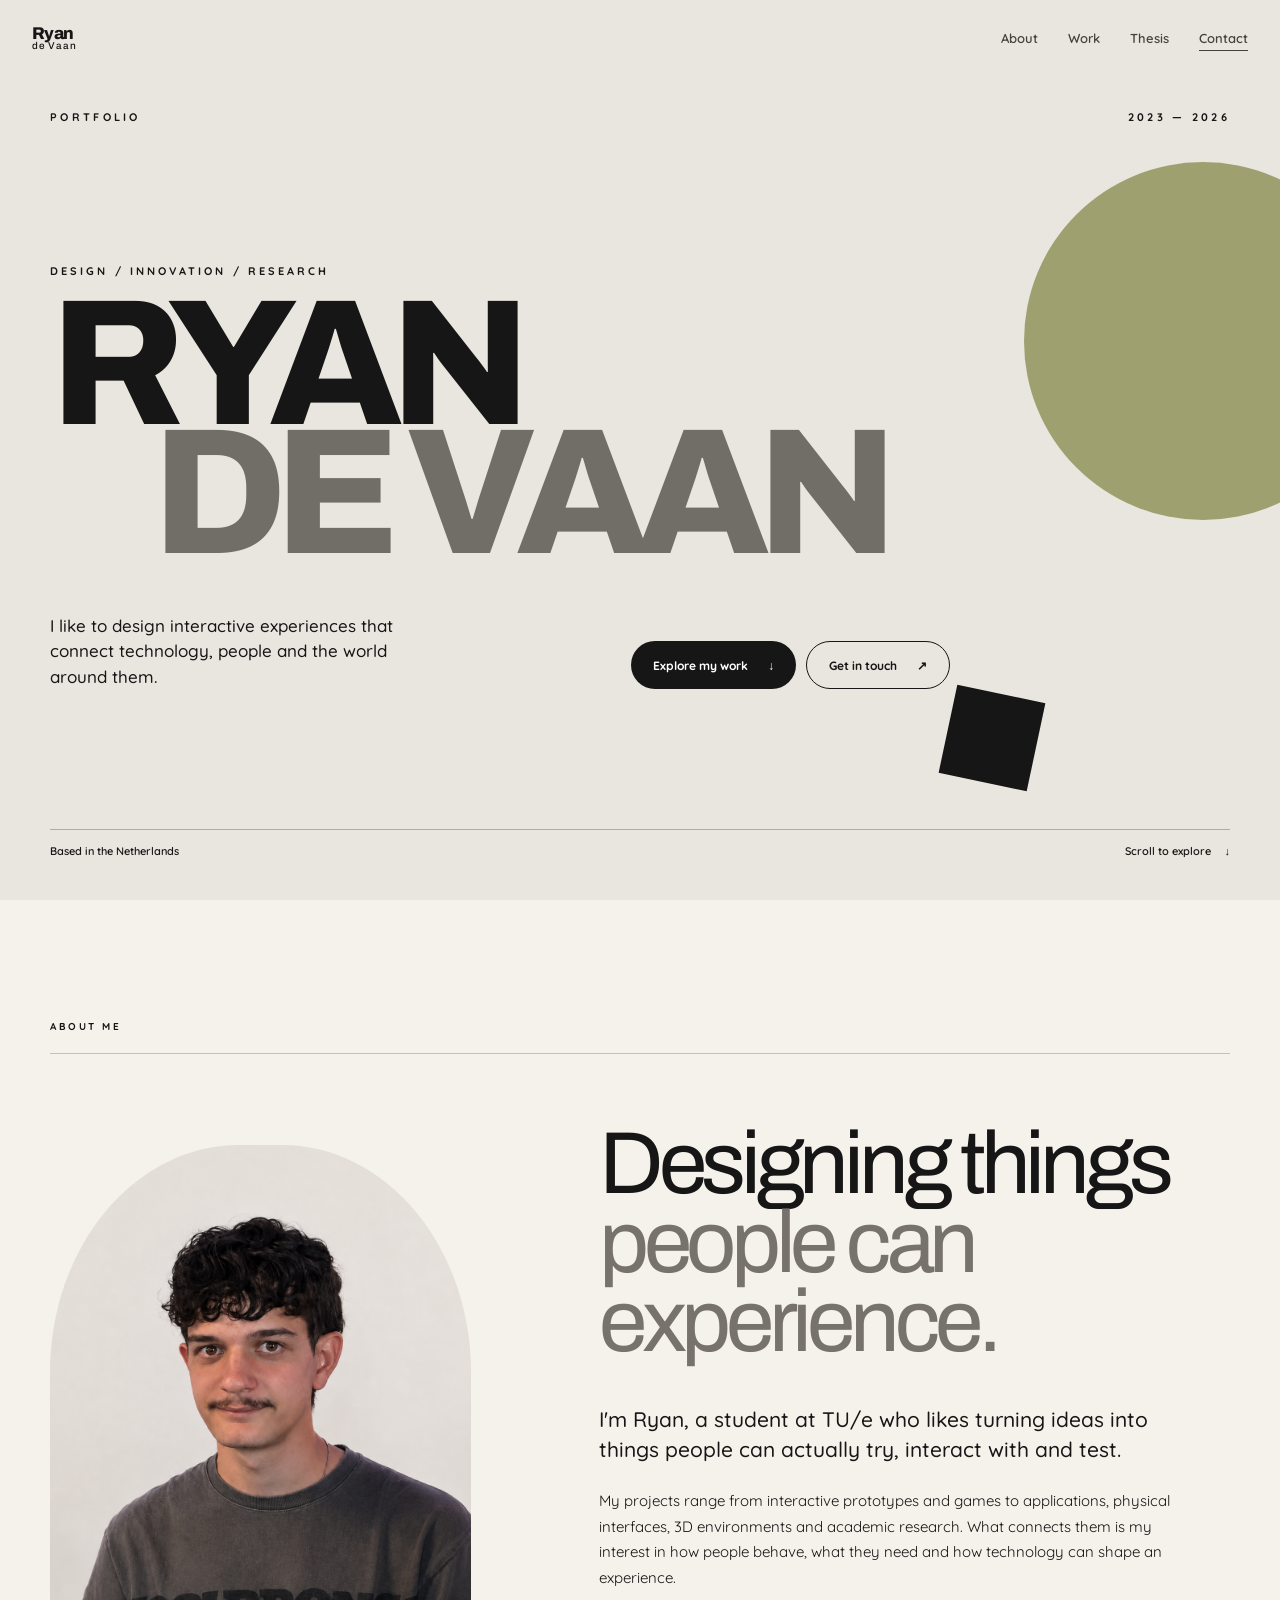
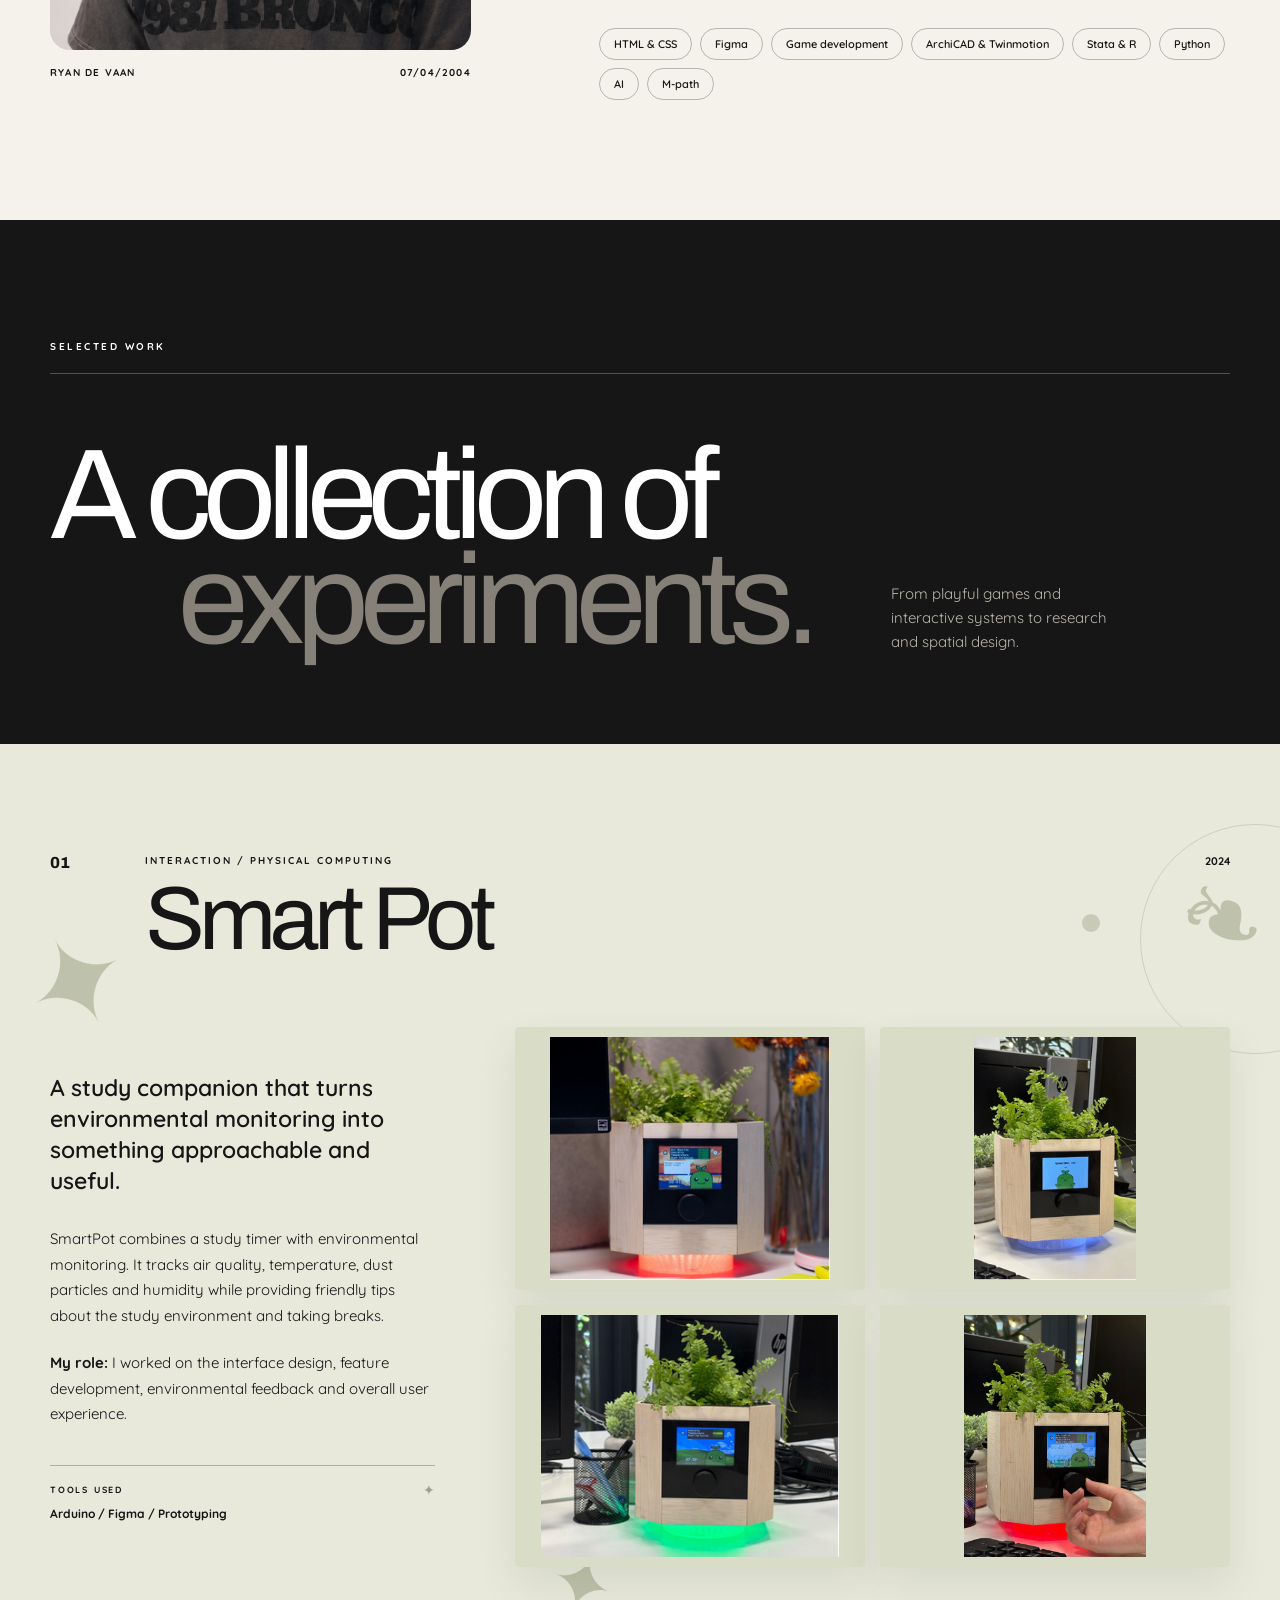
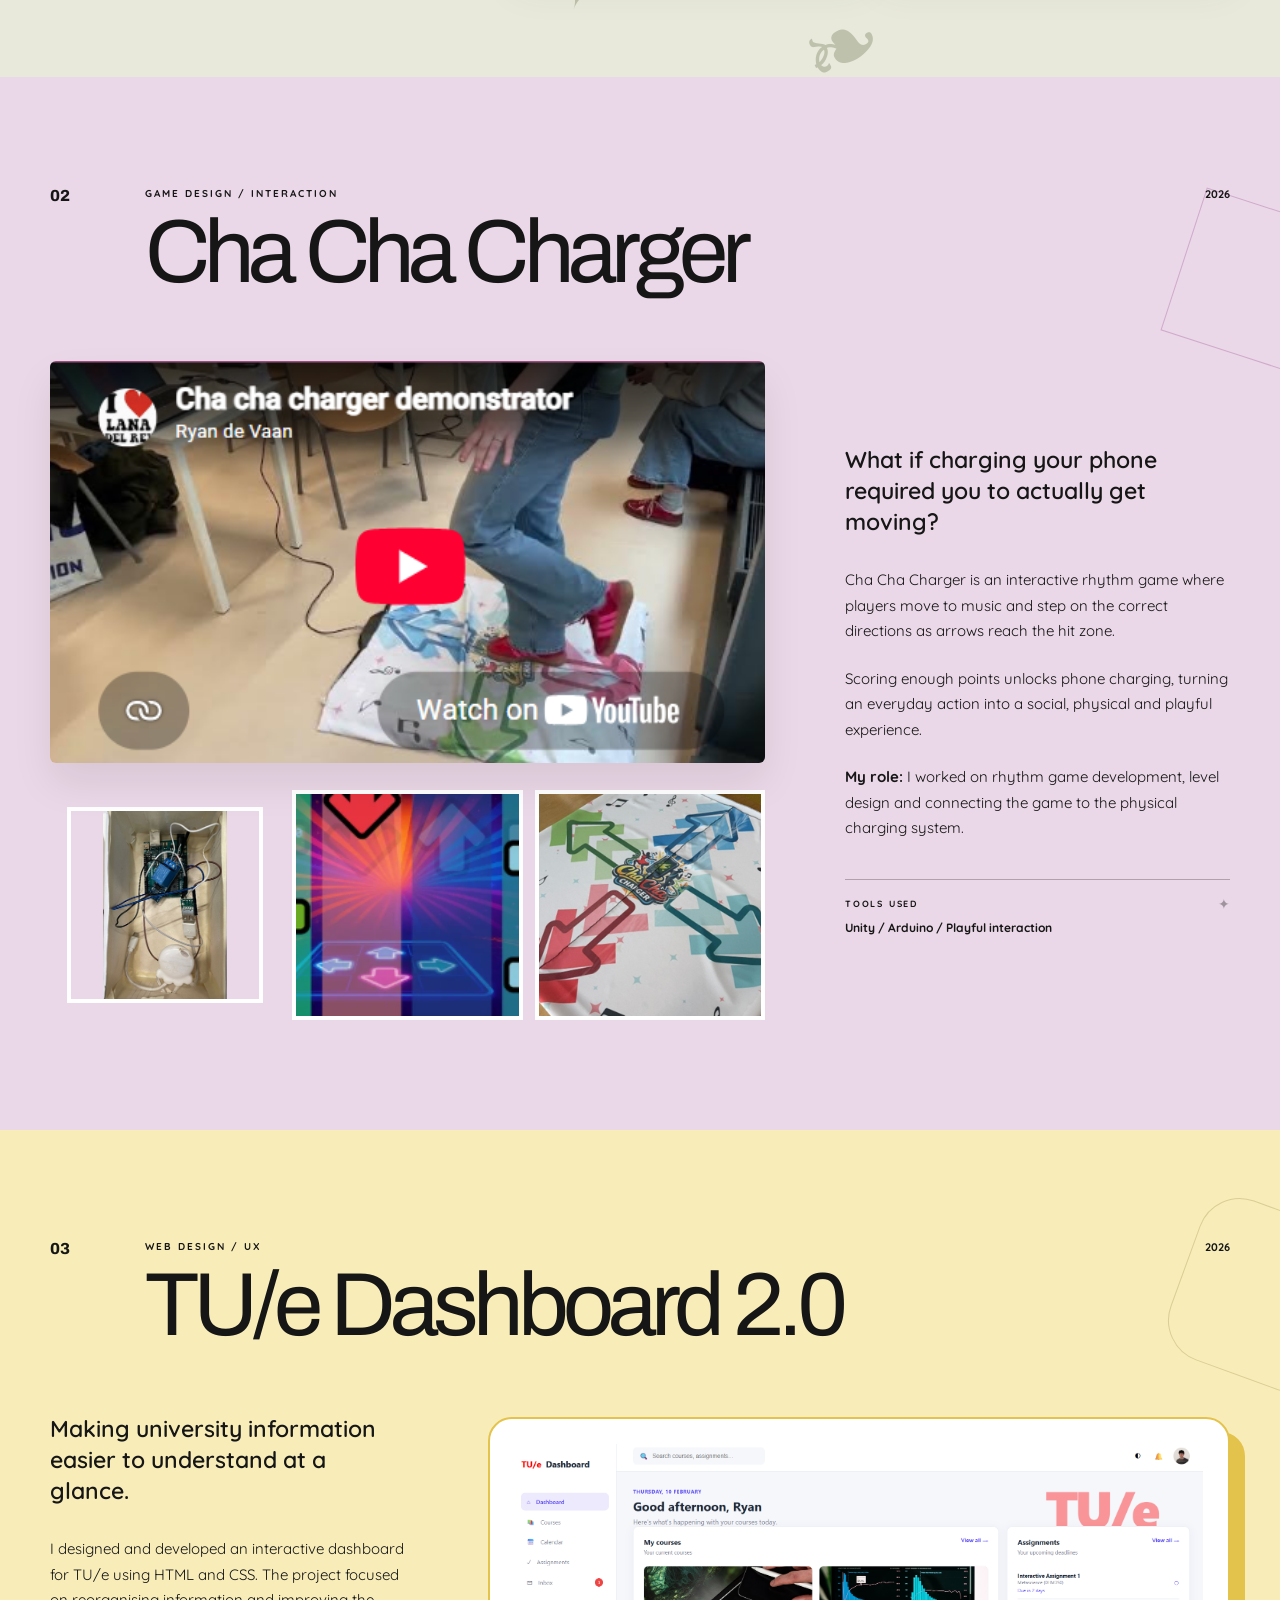
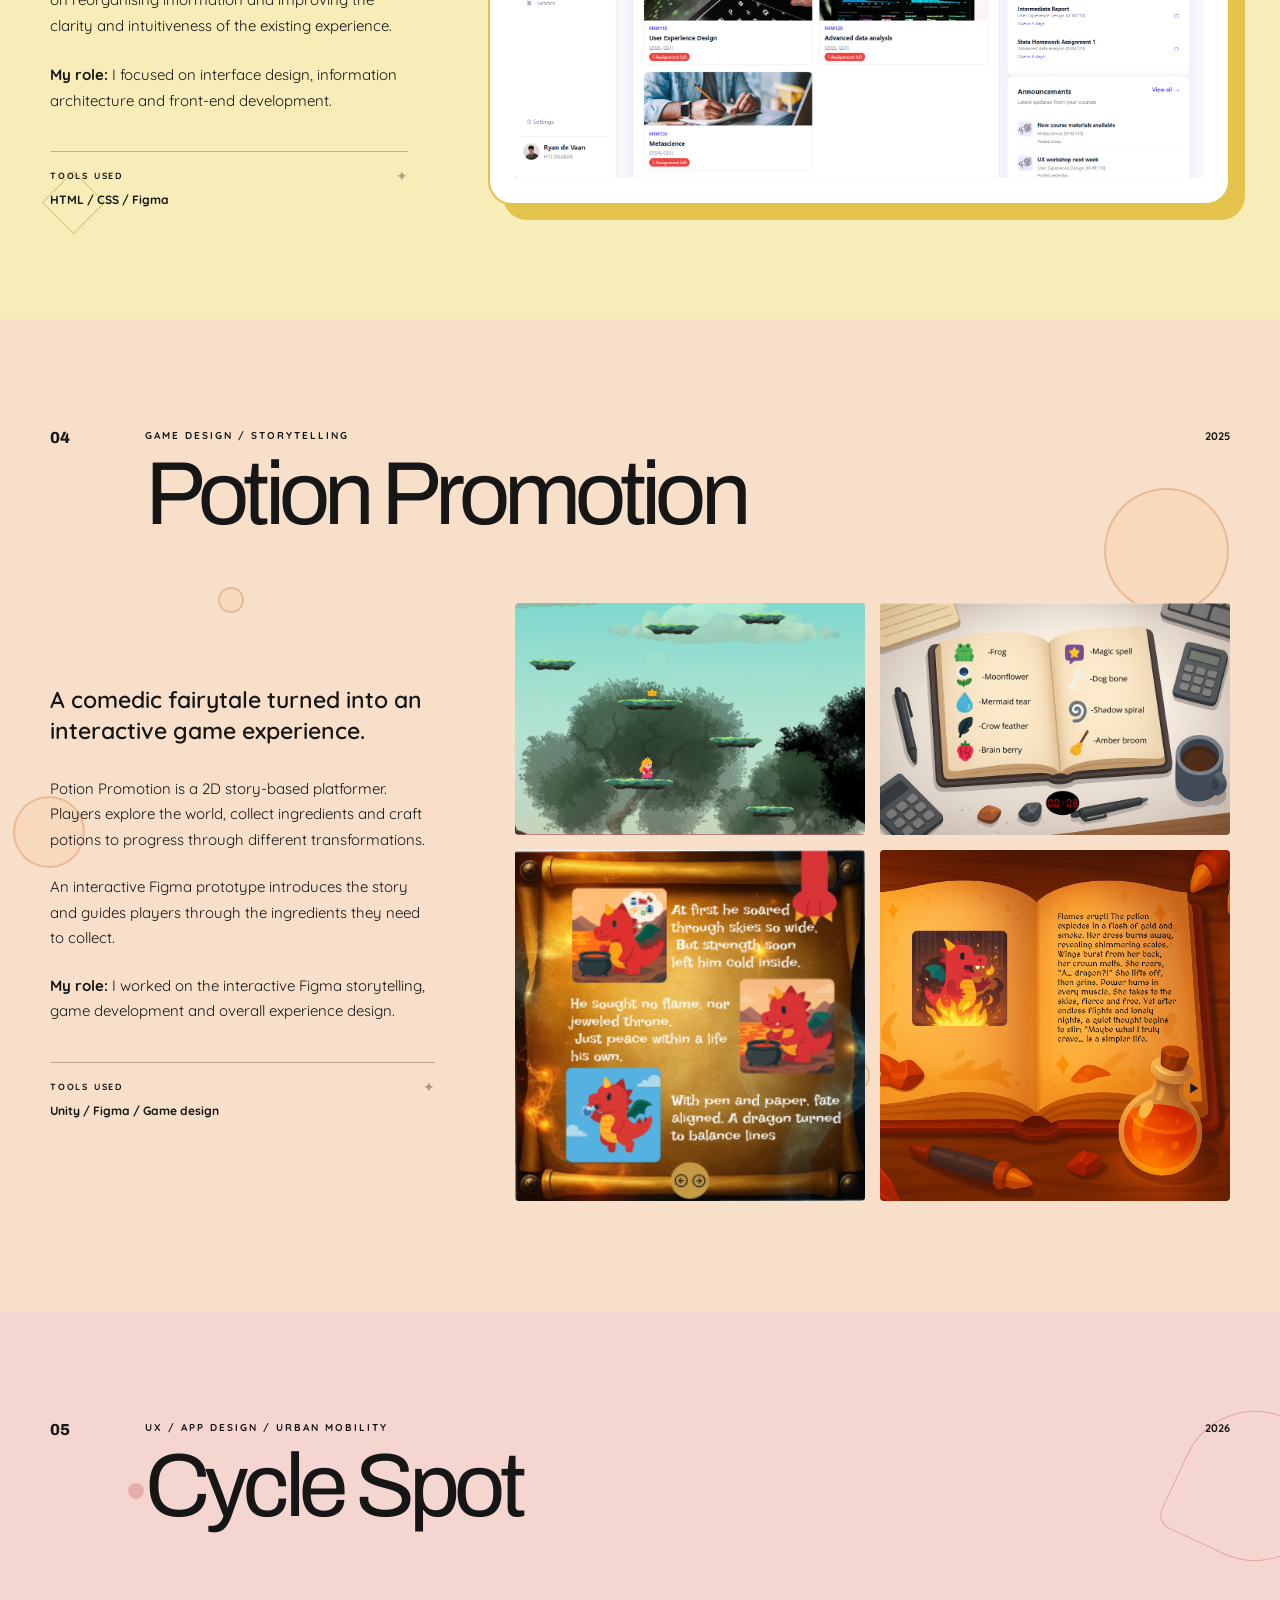
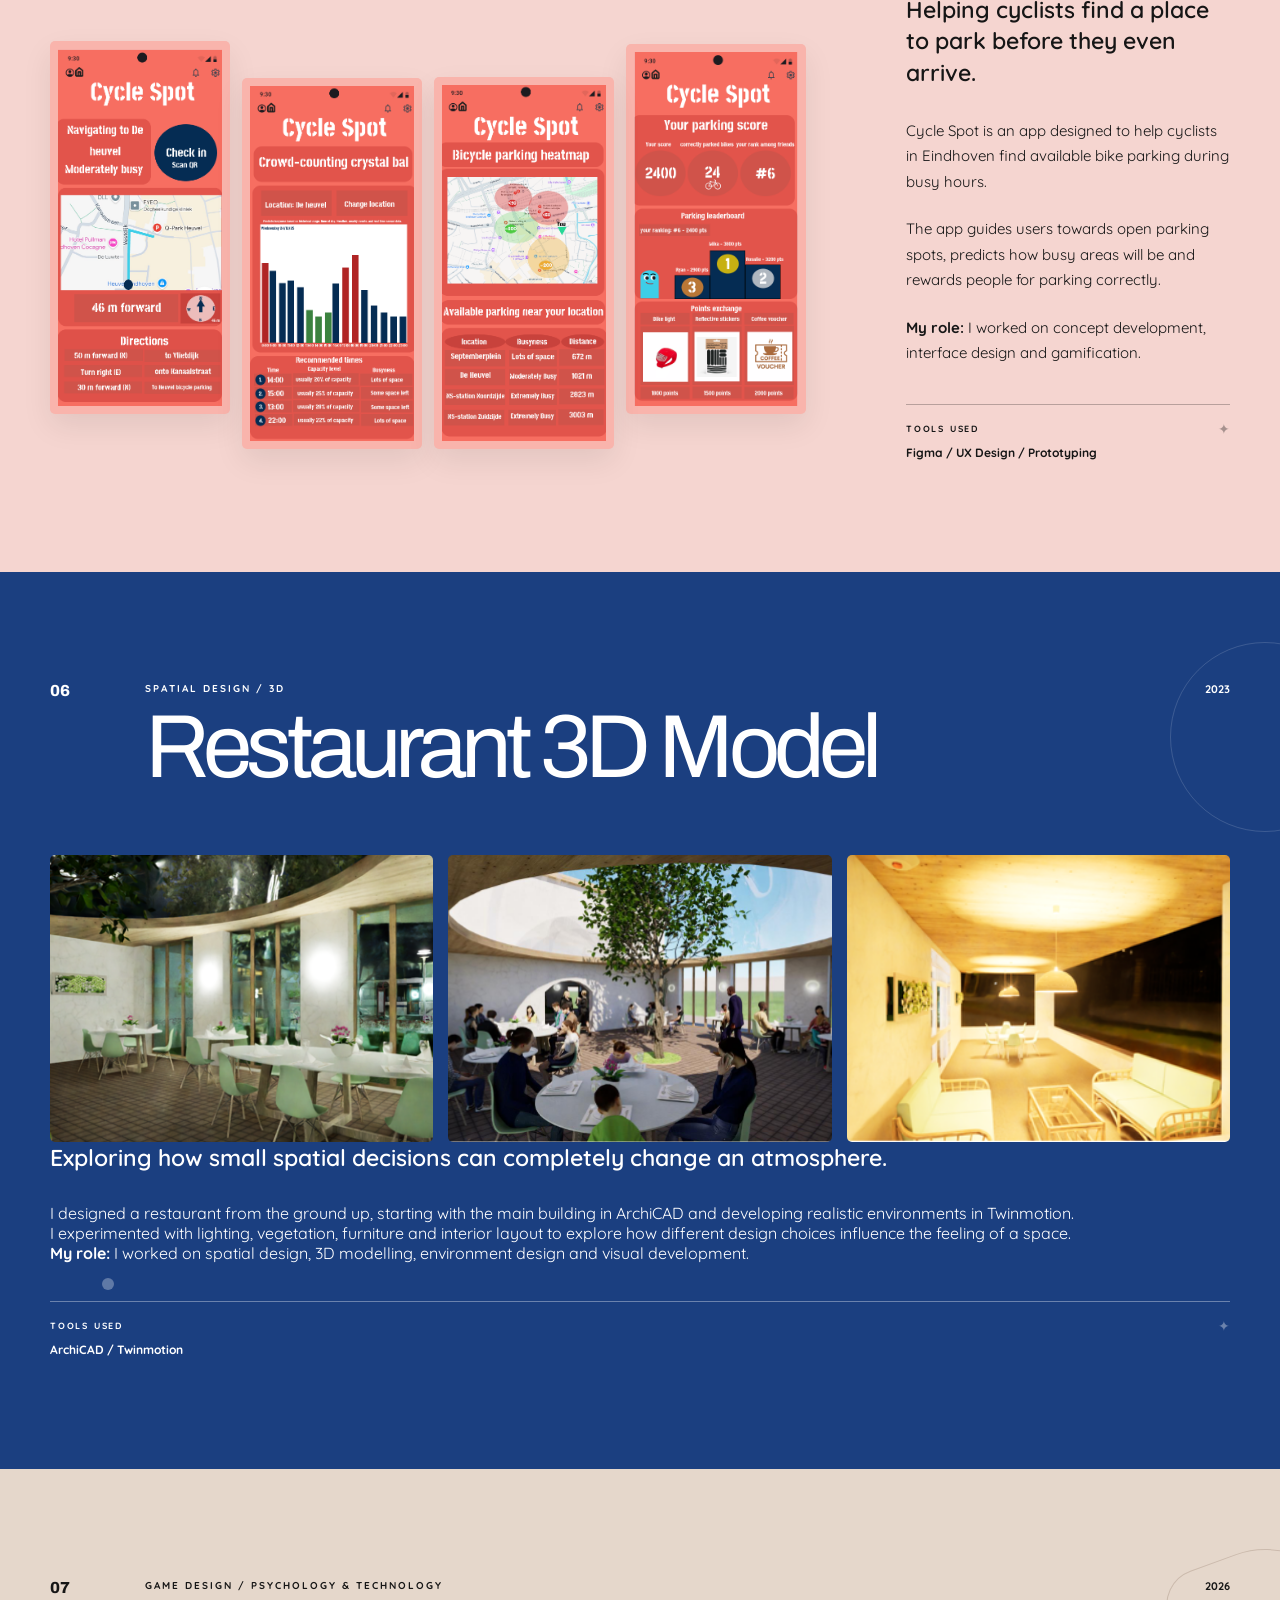
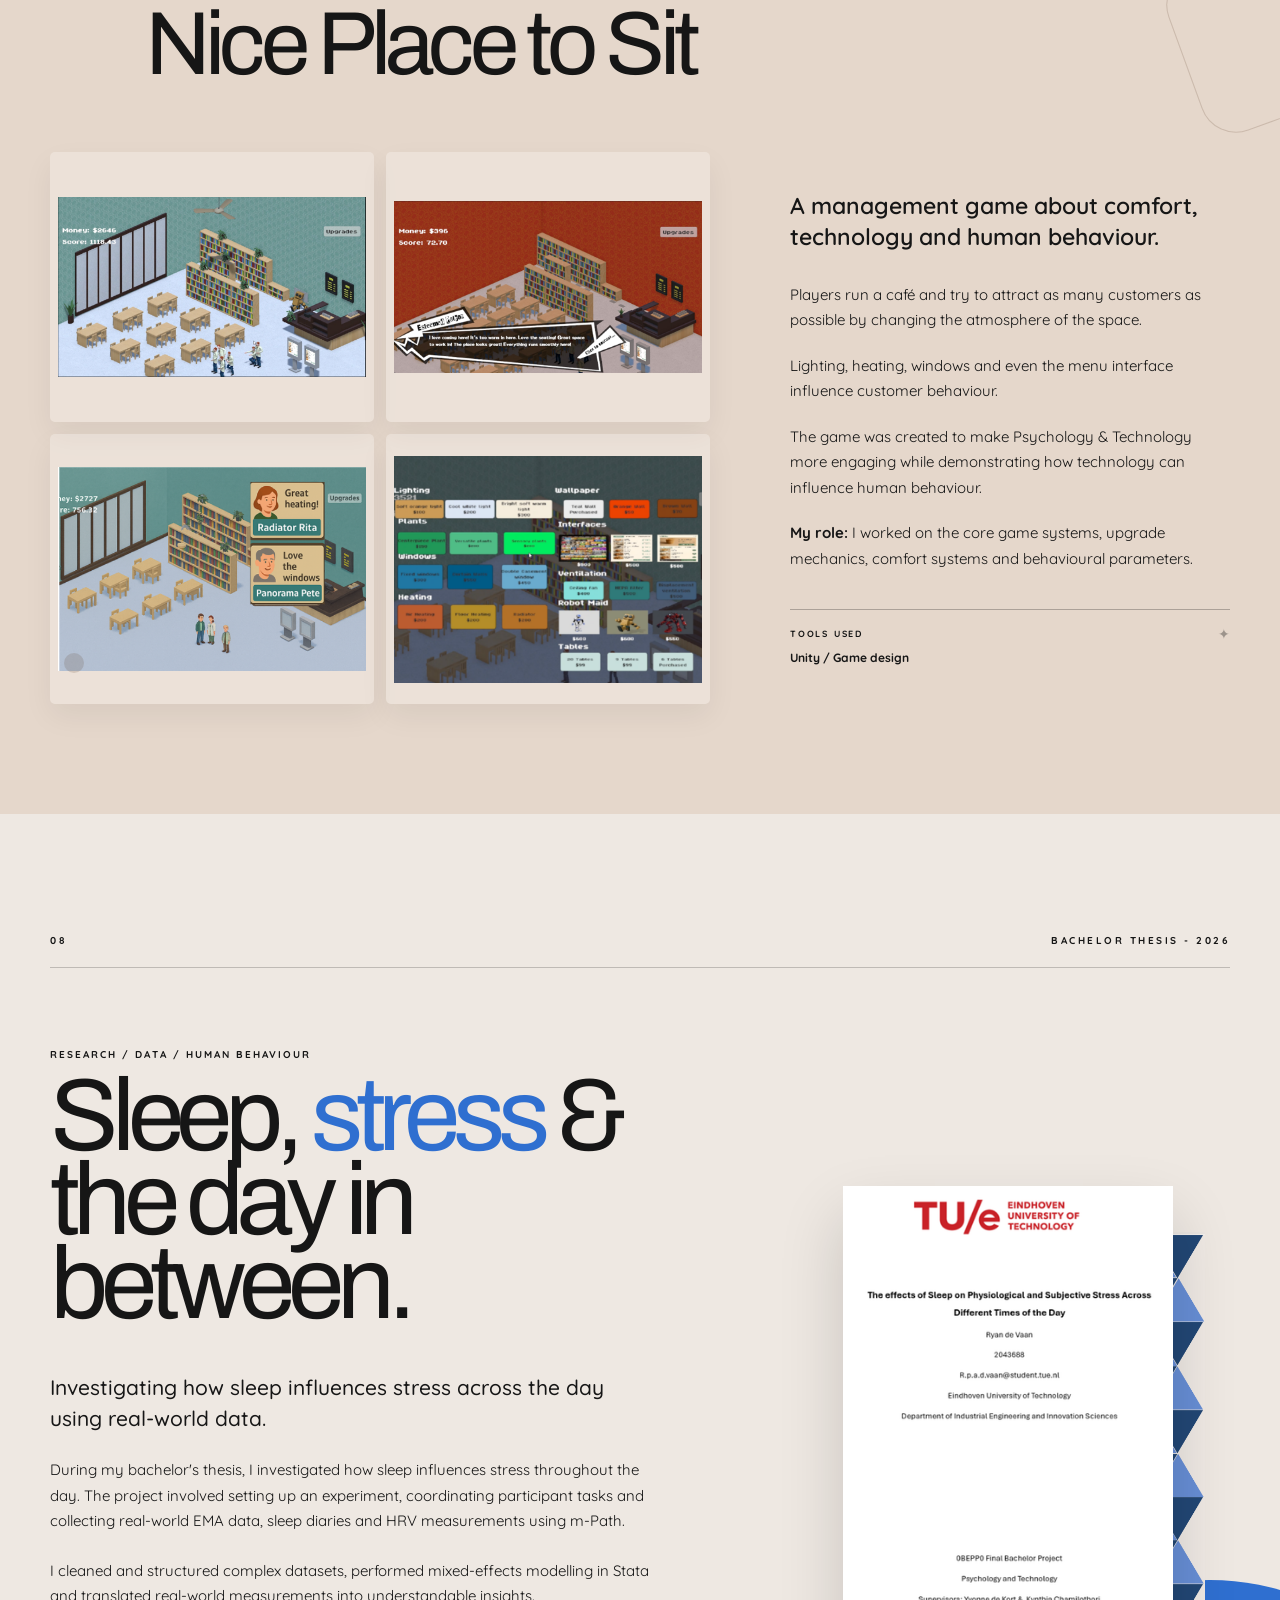
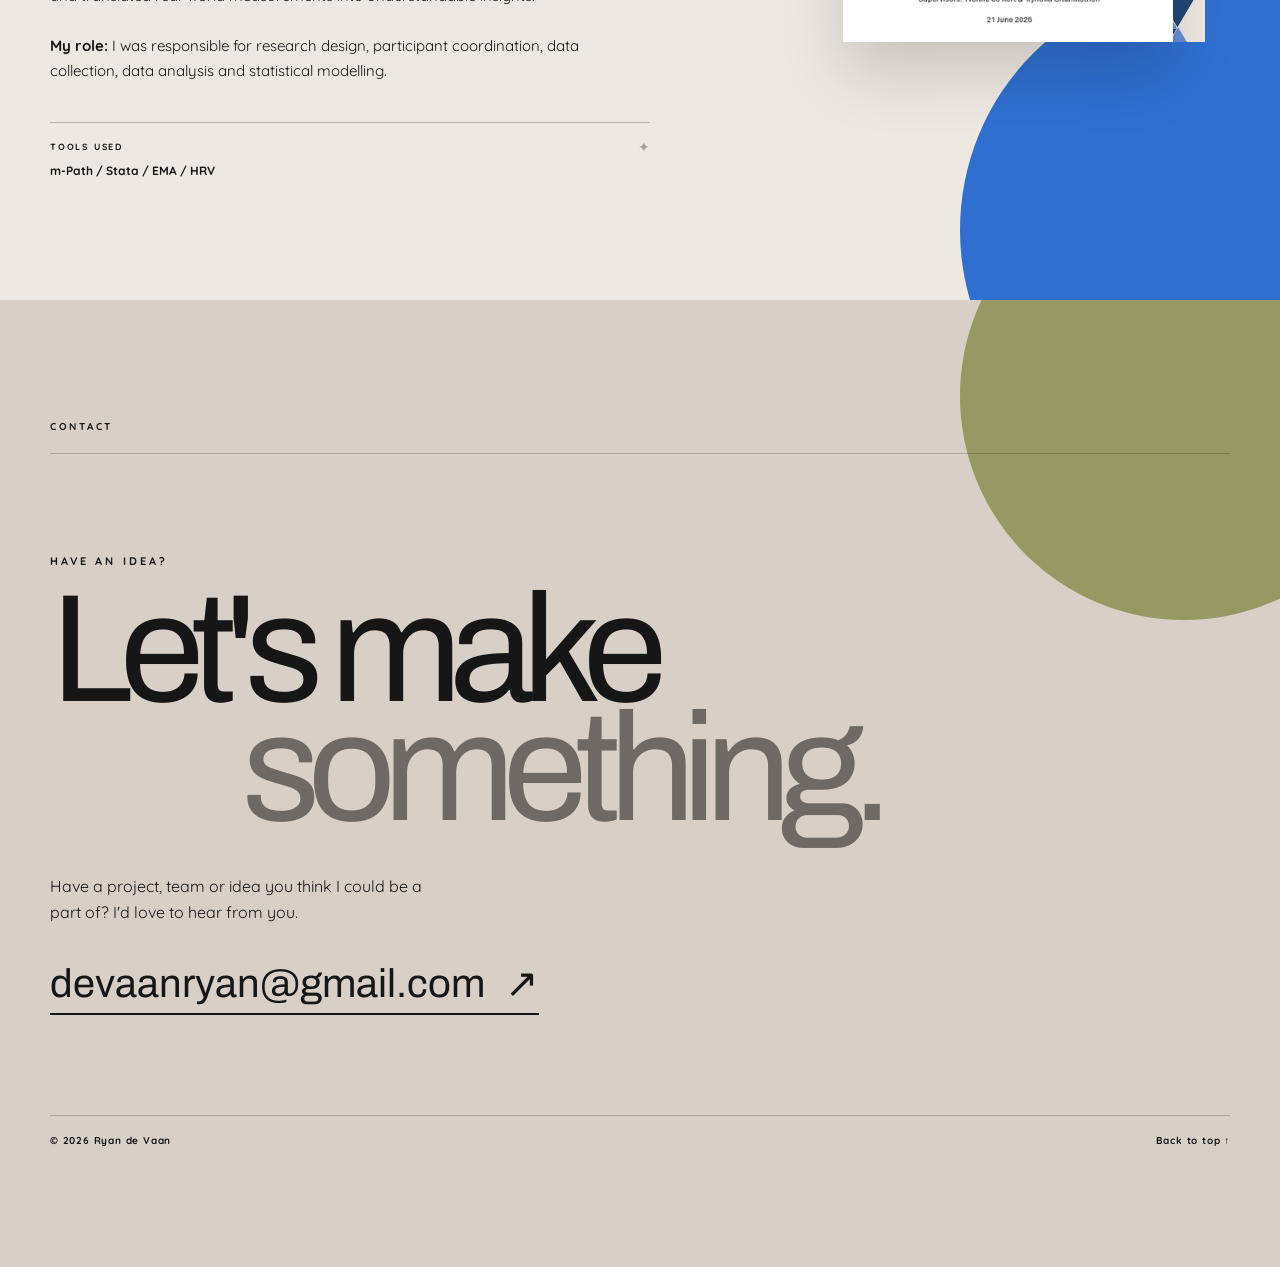
==== index.html @ efd2ac8f "Update portfolio" ====
<!DOCTYPE html>
<html lang="en">
<head>
  <meta charset="UTF-8">

  <meta
    name="viewport"
    content="width=device-width, initial-scale=1.0"
  >

  <meta
    name="description"
    content="Portfolio of Ryan de Vaan — design, interaction, technology and research."
  >

  <title>Ryan de Vaan — Portfolio</title>

  <link rel="preconnect" href="https://fonts.googleapis.com">
  <link rel="preconnect" href="https://fonts.gstatic.com" crossorigin>

  <link
    href="https://fonts.googleapis.com/css2?family=Archivo:wght@400;500;600;700;800&family=Quicksand:wght@400;500;600;700&display=swap"
    rel="stylesheet"
  >

  <link rel="stylesheet" href="style.css">
</head>

<body id="top">

  <!-- =====================================================
       HEADER
  ====================================================== -->

  <header class="site-header" id="site-header">

    <a href="#top" class="logo">
      Ryan
      <span>de Vaan</span>
    </a>

    <nav class="main-nav" id="main-nav">

      <a href="#about">About</a>
      <a href="#work">Work</a>
      <a href="#thesis">Thesis</a>
      <a href="#contact">Contact</a>

    </nav>

    <button
      class="menu-toggle"
      id="menu-toggle"
      aria-label="Open navigation"
      aria-expanded="false"
    >
      <span></span>
      <span></span>
    </button>

  </header>


  <main>

    <!-- =====================================================
         HERO
    ====================================================== -->

    <section class="hero">

      <div class="hero-decoration hero-decoration-1"></div>
      <div class="hero-decoration hero-decoration-2"></div>

      <div class="container hero-inner">

        <div class="hero-top reveal">
          <span>PORTFOLIO</span>
          <span>2023 — 2026</span>
        </div>

        <div class="hero-title">

          <p class="eyebrow reveal">
            DESIGN / INNOVATION / RESEARCH
          </p>

          <h1 class="reveal">
            Ryan
            <em>de Vaan</em>
          </h1>

          <div class="hero-intro reveal">

            <p>
              I like to design interactive experiences that connect
              technology, people and the world around them.
            </p>

            <div class="hero-actions">

              <a class="button button-dark" href="#work">
                Explore my work
                <span>↓</span>
              </a>

              <a class="button button-outline" href="#contact">
                Get in touch
                <span>↗</span>
              </a>

            </div>

          </div>

        </div>

        <div class="hero-bottom reveal">

          <span>Based in the Netherlands</span>

          <span class="scroll-label">
            Scroll to explore
            <i>↓</i>
          </span>

        </div>

      </div>

    </section>


    <!-- =====================================================
         ABOUT
    ====================================================== -->

    <section class="section about" id="about">

      <div class="container">

        <div class="section-label reveal">
          <span>ABOUT ME</span>
        </div>

        <div class="about-grid">

          <div class="about-image reveal">

            <img
              src="about_me.png"
              alt="Portrait of Ryan de Vaan"
            >

            <div class="image-caption">
              <span>Ryan de Vaan</span>
              <span>07/04/2004</span>
            </div>

          </div>

          <div class="about-content reveal">

            <h2>
              Designing things
              <span>people can experience.</span>
            </h2>

            <p class="large-copy">
              I'm Ryan, a student at TU/e who likes turning
              ideas into things people can actually try,
              interact with and test.
            </p>

            <p>
              My projects range from interactive prototypes
              and games to applications, physical interfaces,
              3D environments and academic research. What
              connects them is my interest in how people behave,
              what they need and how technology can shape
              an experience.
            </p>

            <div class="skills">
              <span>HTML & CSS</span>
              <span>Figma</span>
              <span>Game development</span>
              <span>ArchiCAD & Twinmotion</span>
              <span>Stata & R</span>
              <span>Python</span>
              <span>AI</span>
              <span>M-path</span>
            </div>

          </div>

        </div>

      </div>

    </section>


    <!-- =====================================================
         WORK INTRO
    ====================================================== -->

    <section class="work-intro" id="work">

      <div class="container">

        <div class="section-label light-label reveal">
          <span>SELECTED WORK</span>
        </div>

        <div class="work-heading reveal">

          <h2>
            A collection of
            <em>experiments.</em>
          </h2>

          <p>
            From playful games and interactive systems to
            research and spatial design.
          </p>

        </div>

      </div>

    </section>


    <!-- =====================================================
         PROJECT 01 — SMART POT
    ====================================================== -->

    <section class="project project-green smartpot-project">

      <div class="project-decoration smartpot-decoration-1"></div>
      <div class="project-decoration smartpot-decoration-2"></div>

      <!-- Old leaf style -->

      <div class="smartpot-leaf smartpot-leaf-1">✦</div>
      <div class="smartpot-leaf smartpot-leaf-2">❧</div>
      <div class="smartpot-leaf smartpot-leaf-3">✦</div>
      <div class="smartpot-leaf smartpot-leaf-4">❧</div>

      <div class="container">

        <div class="project-header reveal">

          <div class="project-number">01</div>

          <div>
            <span class="project-type">
              INTERACTION / PHYSICAL COMPUTING
            </span>

            <h2>Smart Pot</h2>
          </div>

          <span class="project-year">2024</span>

        </div>


        <div class="project-grid">

          <div class="project-description reveal">

            <p class="project-lead">
              A study companion that turns environmental
              monitoring into something approachable and useful.
            </p>

            <p>
              SmartPot combines a study timer with
              environmental monitoring. It tracks air quality,
              temperature, dust particles and humidity while
              providing friendly tips about the study
              environment and taking breaks.
            </p>

            <p>
              <strong>My role:</strong>
              I worked on the interface design, feature
              development, environmental feedback and
              overall user experience.
            </p>

            <div class="tools-used">
              <span>TOOLS USED</span>
              <strong>
                Arduino / Figma / Prototyping
              </strong>
            </div>

          </div>


          <div class="project-gallery smartpot-gallery reveal">

            <figure>
              <img
                src="Smartpot_1.png"
                alt="Smart Pot interface and prototype"
              >
            </figure>

            <figure>
              <img
                src="Smartpot_2.png"
                alt="Smart Pot environmental monitoring"
              >
            </figure>

            <figure>
              <img
                src="Smartpot_3.png"
                alt="Smart Pot study interface"
              >
            </figure>

            <figure>
              <img
                src="Smartpot_4.jpg"
                alt="Smart Pot physical prototype"
              >
            </figure>

          </div>

        </div>

      </div>

    </section>


    <!-- =====================================================
         PROJECT 02 — CHA CHA CHARGER
    ====================================================== -->

    <section class="project project-purple">

      <div class="project-decoration purple-decoration-1"></div>
      <div class="project-decoration purple-decoration-2"></div>

      <div class="container">

        <div class="project-header reveal">

          <div class="project-number">02</div>

          <div>
            <span class="project-type">
              GAME DESIGN / INTERACTION
            </span>

            <h2>Cha Cha Charger</h2>
          </div>

          <span class="project-year">2026</span>

        </div>


        <div class="project-grid project-grid-reverse">

          <div class="project-gallery reveal">

            <a
              class="video-card"
              href="https://youtu.be/IPQPVv45u3Y?si=XVPJBZX7PfWoRtto"
              target="_blank"
              rel="noopener noreferrer"
            >

              <img
                src="chachacharger_4.png"
                alt="Cha Cha Charger demo"
              >

              <div class="video-overlay">
                <span>WATCH DEMO</span>
                <strong>▶</strong>
              </div>

            </a>

            <div class="mini-gallery">

              <img
                id="pic2_chacha"
                src="chachacharger_1.png"
                alt="Cha Cha Charger hardware"
              >

              <img
                src="pic2_chachacharger.png"
                alt="Cha Cha Charger game"
              >

              <img
                src="chachacharger_3.png"
                alt="Cha Cha Charger rhythm interface"
              >

            </div>

          </div>


          <div class="project-description reveal">

            <p class="project-lead">
              What if charging your phone required you to
              actually get moving?
            </p>

            <p>
              Cha Cha Charger is an interactive rhythm game
              where players move to music and step on the
              correct directions as arrows reach the hit zone.
            </p>

            <p>
              Scoring enough points unlocks phone charging,
              turning an everyday action into a social,
              physical and playful experience.
            </p>

            <p>
              <strong>My role:</strong>
              I worked on rhythm game development,
              level design and connecting the game to
              the physical charging system.
            </p>

            <div class="tools-used">
              <span>TOOLS USED</span>
              <strong>
                Unity / Arduino / Playful interaction
              </strong>
            </div>

          </div>

        </div>

      </div>

    </section>


    <!-- =====================================================
         PROJECT 03 — DASHBOARD
    ====================================================== -->

    <section class="project project-yellow">

      <div class="project-decoration yellow-decoration-1"></div>
      <div class="project-decoration yellow-decoration-2"></div>

      <div class="container">

        <div class="project-header reveal">

          <div class="project-number">03</div>

          <div>
            <span class="project-type">
              WEB DESIGN / UX
            </span>

            <h2>TU/e Dashboard 2.0</h2>
          </div>

          <span class="project-year">2026</span>

        </div>


        <div class="dashboard-project reveal">

          <div class="dashboard-copy">

            <p class="project-lead">
              Making university information easier to
              understand at a glance.
            </p>

            <p>
              I designed and developed an interactive dashboard
              for TU/e using HTML and CSS. The project focused
              on reorganising information and improving the
              clarity and intuitiveness of the existing
              experience.
            </p>

            <p>
              <strong>My role:</strong>
              I focused on interface design, information
              architecture and front-end development.
            </p>

            <div class="tools-used">
              <span>TOOLS USED</span>
              <strong>
                HTML / CSS / Figma
              </strong>
            </div>

          </div>


          <div class="dashboard-image">

            <img
              src="dashboard.png"
              alt="TU/e dashboard interface"
            >

          </div>

        </div>

      </div>

    </section>


    <!-- =====================================================
         PROJECT 04 — POTION PROMOTION
    ====================================================== -->

    <section class="project project-orange potion-project">

      <div class="potion-circle potion-circle-1"></div>
      <div class="potion-circle potion-circle-2"></div>
      <div class="potion-circle potion-circle-3"></div>
      <div class="potion-circle potion-circle-4"></div>
      <div class="potion-circle potion-circle-5"></div>
      <div class="potion-circle potion-circle-6"></div>

      <div class="container">

        <div class="project-header reveal">

          <div class="project-number">04</div>

          <div>
            <span class="project-type">
              GAME DESIGN / STORYTELLING
            </span>

            <h2>Potion Promotion</h2>
          </div>

          <span class="project-year">2025</span>

        </div>


        <div class="project-grid">

          <div class="project-description reveal">

            <p class="project-lead">
              A comedic fairytale turned into an interactive
              game experience.
            </p>

            <p>
              Potion Promotion is a 2D story-based platformer.
              Players explore the world, collect ingredients
              and craft potions to progress through different
              transformations.
            </p>

            <p>
              An interactive Figma prototype introduces the
              story and guides players through the ingredients
              they need to collect.
            </p>

            <p>
              <strong>My role:</strong>
              I worked on the interactive Figma storytelling,
              game development and overall experience design.
            </p>

            <div class="tools-used">
              <span>TOOLS USED</span>
              <strong>
                Unity / Figma / Game design
              </strong>
            </div>

          </div>


          <div class="project-gallery gallery-four potion-gallery reveal">

            <figure>
              <img
                src="potionpromotion_1.png"
                alt="Potion Promotion gameplay"
              >
            </figure>

            <figure>
              <img
                src="potionpromotion_2.png"
                alt="Potion Promotion concept"
              >
            </figure>

            <figure>
              <img
                src="potionpromotion_3.png"
                alt="Potion Promotion story"
              >
            </figure>

            <figure>
              <img
                src="potionpromotion_4.png"
                alt="Potion Promotion interface"
              >
            </figure>

          </div>

        </div>

      </div>

    </section>


    <!-- =====================================================
         PROJECT 05 — CYCLE SPOT
    ====================================================== -->

    <section class="project project-red">

      <div class="project-decoration red-decoration-1"></div>
      <div class="project-decoration red-decoration-2"></div>

      <div class="container">

        <div class="project-header reveal">

          <div class="project-number">05</div>

          <div>
            <span class="project-type">
              UX / APP DESIGN / URBAN MOBILITY
            </span>

            <h2>Cycle Spot</h2>
          </div>

          <span class="project-year">2026</span>

        </div>


        <div class="cycle-layout reveal">

          <div class="cycle-images">

            <img
              src="cyclespot_1.png"
              alt="Cycle Spot navigation"
            >

            <img
              src="cyclespot_2.png"
              alt="Cycle Spot crowd counting"
            >

            <img
              src="cyclespot_3.png"
              alt="Cycle Spot heatmap"
            >

            <img
              src="cyclespot_4.png"
              alt="Cycle Spot parking score"
            >

          </div>


          <div class="cycle-copy">

            <p class="project-lead">
              Helping cyclists find a place to park before
              they even arrive.
            </p>

            <p>
              Cycle Spot is an app designed to help cyclists
              in Eindhoven find available bike parking during
              busy hours.
            </p>

            <p>
              The app guides users towards open parking spots,
              predicts how busy areas will be and rewards
              people for parking correctly.
            </p>

            <p>
              <strong>My role:</strong>
              I worked on concept development, interface
              design and gamification.
            </p>

            <div class="tools-used">
              <span>TOOLS USED</span>
              <strong>
                Figma / UX Design / Prototyping
              </strong>
            </div>

          </div>

        </div>

      </div>

    </section>


    <!-- =====================================================
         PROJECT 06 — RESTAURANT
    ====================================================== -->

    <section class="project project-blue restaurant-project">

      <div class="project-decoration blue-decoration-1"></div>
      <div class="project-decoration blue-decoration-2"></div>

      <div class="container">

        <div class="project-header reveal">

          <div class="project-number">06</div>

          <div>
            <span class="project-type">
              SPATIAL DESIGN / 3D
            </span>

            <h2>Restaurant 3D Model</h2>
          </div>

          <span class="project-year">2023</span>

        </div>


        <div class="restaurant-layout reveal">

          <div class="restaurant-gallery">

            <figure>
              <img
                src="img_rest1.png"
                alt="Restaurant exterior 3D model"
              >
            </figure>

            <figure>
              <img
                src="3d_restaurant_2.png"
                alt="Restaurant render"
              >
            </figure>

            <figure>
              <img
                src="vers_2.png"
                alt="Restaurant interior"
              >
            </figure>

          </div>


          <div class="restaurant-text">

            <p class="project-lead">
              Exploring how small spatial decisions can
              completely change an atmosphere.
            </p>

            <p>
              I designed a restaurant from the ground up,
              starting with the main building in ArchiCAD
              and developing realistic environments in
              Twinmotion.
            </p>

            <p>
              I experimented with lighting, vegetation,
              furniture and interior layout to explore how
              different design choices influence the feeling
              of a space.
            </p>

            
            <p>
              <strong>My role:</strong>
              I worked on spatial design, 3D modelling,
              environment design and visual development.
            </p>

            <div class="tools-used">
              <span>TOOLS USED</span>
              <strong>
                ArchiCAD / Twinmotion
              </strong>
            </div>

          </div>

        </div>

      </div>

    </section>


    <!-- =====================================================
         PROJECT 07 — NICE PLACE TO SIT
    ====================================================== -->

    <section class="project project-sand nice-sit-project">

      <div class="project-decoration sit-decoration-1"></div>
      <div class="project-decoration sit-decoration-2"></div>

      <div class="container">

        <div class="project-header reveal">

          <div class="project-number">07</div>

          <div>
            <span class="project-type">
              GAME DESIGN / PSYCHOLOGY & TECHNOLOGY
            </span>

            <h2>Nice Place to Sit</h2>
          </div>

          <span class="project-year">2026</span>

        </div>


        <div class="sit-layout">

          <div class="sit-gallery reveal">

            <figure>
              <img
                src="niceplacetosit_1.png"
                alt="Nice Place to Sit gameplay"
              >
            </figure>

            <figure>
              <img
                src="niceplacetosit_2.png"
                alt="Nice Place to Sit interface"
              >
            </figure>

            <figure>
              <img
                src="niceplacetosit_3.png"
                alt="Nice Place to Sit environment"
              >
            </figure>

            <figure>
              <img
                src="niceplacetosit_4.png"
                alt="Nice Place to Sit game"
              >
            </figure>

          </div>


          <div class="sit-copy reveal">

            <p class="project-lead">
              A management game about comfort, technology
              and human behaviour.
            </p>

            <p>
              Players run a café and try to attract as many
              customers as possible by changing the atmosphere
              of the space.
            </p>

            <p>
              Lighting, heating, windows and even the menu
              interface influence customer behaviour.
            </p>

            <p>
              The game was created to make Psychology &
              Technology more engaging while demonstrating
              how technology can influence human behaviour.
            </p>

            <p>
              <strong>My role:</strong>
              I worked on the core game systems, upgrade
              mechanics, comfort systems and behavioural
              parameters.
            </p>

            <div class="tools-used">
              <span>TOOLS USED</span>
              <strong>
                Unity / Game design
              </strong>
            </div>

          </div>

        </div>

      </div>

    </section>


    <!-- =====================================================
         THESIS
    ====================================================== -->

    <section class="section thesis" id="thesis">

      <div class="thesis-shape"></div>

      <div class="container">

        <div class="section-label reveal">
          <span>08</span>
          <span>BACHELOR THESIS - 2026</span>
        </div>


        <div class="thesis-grid">

          <div class="thesis-content reveal">

            <span class="project-type">
              RESEARCH / DATA / HUMAN BEHAVIOUR
            </span>

            <h2>
              Sleep,
              <em>stress</em>
              & the day in between.
            </h2>

            <p class="large-copy">
              Investigating how sleep influences stress
              across the day using real-world data.
            </p>

            <p>
              During my bachelor's thesis, I investigated
              how sleep influences stress throughout the day.
              The project involved setting up an experiment,
              coordinating participant tasks and collecting
              real-world EMA data, sleep diaries and HRV
              measurements using m-Path.
            </p>

            <p>
              I cleaned and structured complex datasets,
              performed mixed-effects modelling in Stata
              and translated real-world measurements into
              understandable insights.
            </p>

            <p>
              <strong>My role:</strong>
              I was responsible for research design,
              participant coordination, data collection,
              data analysis and statistical modelling.
            </p>

            <div class="tools-used">
              <span>TOOLS USED</span>
              <strong>
                m-Path / Stata / EMA / HRV
              </strong>
            </div>

          </div>


          <div class="thesis-visual reveal">

            <img
              src="thesis.png"
              alt="Bachelor thesis document"
            >

            <img
              class="triangle-pattern"
              src="triangles.png"
              alt=""
              aria-hidden="true"
            >

          </div>

        </div>

      </div>

    </section>


    <!-- =====================================================
         CONTACT
    ====================================================== -->

    <section class="section contact" id="contact">

      <div class="contact-shape"></div>

      <div class="container">

        <div class="section-label reveal">
          <span>CONTACT</span>
        </div>


        <div class="contact-content reveal">

          <p class="eyebrow">
            HAVE AN IDEA?
          </p>

          <h2>
            Let's make
            <em>something.</em>
          </h2>

          <p>
          Have a project, team or idea you think I could be a part of?
          I'd love to hear from you.

          </p>

          <a
            class="contact-link"
            href="mailto:devaanryan@gmail.com"
          >
            devaanryan@gmail.com
            <span>↗</span>
          </a>

        </div>


        <footer>

          <span>© 2026 Ryan de Vaan</span>

          <a href="#top">
            Back to top ↑
          </a>

        </footer>

      </div>

    </section>

  </main>


  <!-- =====================================================
       JAVASCRIPT
  ====================================================== -->

  <script>

    /* -----------------------------------------------------
       HEADER ON SCROLL
    ----------------------------------------------------- */

    const header = document.getElementById("site-header");

    function updateHeader() {
      if (window.scrollY > 40) {
        header.classList.add("scrolled");
      } else {
        header.classList.remove("scrolled");
      }
    }

    window.addEventListener("scroll", updateHeader);

    updateHeader();


    /* -----------------------------------------------------
       MOBILE MENU
    ----------------------------------------------------- */

    const menuToggle =
      document.getElementById("menu-toggle");

    const mainNav =
      document.getElementById("main-nav");

    menuToggle.addEventListener("click", () => {

      const isOpen =
        mainNav.classList.toggle("open");

      menuToggle.classList.toggle(
        "active",
        isOpen
      );

      menuToggle.setAttribute(
        "aria-expanded",
        isOpen
      );

    });


    /* Close mobile menu after clicking a link */

    document
      .querySelectorAll(".main-nav a")
      .forEach(link => {

        link.addEventListener("click", () => {

          mainNav.classList.remove("open");
          menuToggle.classList.remove("active");

          menuToggle.setAttribute(
            "aria-expanded",
            "false"
          );

        });

      });


    /* -----------------------------------------------------
       SCROLL REVEAL
    ----------------------------------------------------- */

    const revealElements =
      document.querySelectorAll(".reveal");

    const revealObserver =
      new IntersectionObserver(
        entries => {

          entries.forEach(entry => {

            if (entry.isIntersecting) {

              entry.target.classList.add("visible");

              revealObserver.unobserve(
                entry.target
              );

            }

          });

        },
        {
          threshold: 0.12
        }
      );


    revealElements.forEach(element => {
      revealObserver.observe(element);
    });


    /* -----------------------------------------------------
       ACTIVE NAVIGATION
    ----------------------------------------------------- */

    const sections =
      document.querySelectorAll(
        "#about, #work, #thesis, #contact"
      );

    const navLinks =
      document.querySelectorAll(
        ".main-nav a"
      );

    const sectionObserver =
      new IntersectionObserver(
        entries => {

          entries.forEach(entry => {

            if (entry.isIntersecting) {

              navLinks.forEach(link => {
                link.classList.remove("active");
              });

              const activeLink =
                document.querySelector(
                  `.main-nav a[href="#${entry.target.id}"]`
                );

              if (activeLink) {
                activeLink.classList.add("active");
              }

            }

          });

        },
        {
          rootMargin: "-35% 0px -55% 0px"
        }
      );


    sections.forEach(section => {
      sectionObserver.observe(section);
    });

  </script>

</body>
</html>
---- style.css ----
/* =========================================================
   RESET
========================================================= */

* {
  box-sizing: border-box;
  margin: 0;
  padding: 0;
}

:root {

  --beige: #e9e5df;
  --paper: #f5f1eb;
  --white: #ffffff;
  --black: #161616;
  --muted: #68645e;

  --green: #979964;
  --purple: #92408a;
  --yellow: #f3cd5c;
  --orange: #f58b36;
  --red: #e86e62;
  --blue: #1b3f80;
  --sand: #d7bda5;

  --container: 1180px;

  --ease: cubic-bezier(.2, .7, .2, 1);
}

html {
  scroll-behavior: smooth;
}

body {
  background: var(--beige);
  color: var(--black);
  font-family: "Quicksand", sans-serif;
  overflow-x: hidden;
}

img {
  max-width: 100%;
}

a {
  color: inherit;
}


/* =========================================================
   CONTAINER
========================================================= */

.container {
  width: min(
    calc(100% - 48px),
    var(--container)
  );

  margin-inline: auto;
}


/* =========================================================
   HEADER
========================================================= */

.site-header {

  position: fixed;
  top: 0;
  left: 0;

  width: 100%;
  height: 76px;

  z-index: 100;

  display: flex;
  align-items: center;
  justify-content: space-between;

  padding: 0 32px;

  transition:
    background .3s ease,
    height .3s ease,
    box-shadow .3s ease;
}

.site-header.scrolled {

  height: 64px;

  background: rgba(233, 229, 223, .88);

  backdrop-filter: blur(18px);

  box-shadow:
    0 1px 0 rgba(0, 0, 0, .08);
}

.logo {

  display: flex;
  flex-direction: column;

  text-decoration: none;

  font-family: "Archivo", sans-serif;

  font-size: 17px;
  font-weight: 800;

  line-height: .9;

  letter-spacing: -.04em;
}

.logo span {

  font-size: 10px;

  letter-spacing: .08em;

  font-weight: 500;
}

.main-nav {

  display: flex;
  align-items: center;

  gap: 30px;
}

.main-nav a {

  position: relative;

  text-decoration: none;

  font-size: 13px;
  font-weight: 600;

  color: #45423e;
}

.main-nav a::after {

  content: "";

  position: absolute;

  left: 0;
  bottom: -5px;

  width: 100%;
  height: 1px;

  background: currentColor;

  transform: scaleX(0);

  transform-origin: right;

  transition:
    transform .25s var(--ease);
}

.main-nav a:hover::after,
.main-nav a.active::after {

  transform: scaleX(1);

  transform-origin: left;
}

.menu-toggle {

  display: none;

  width: 42px;
  height: 42px;

  border: 0;

  background: transparent;

  cursor: pointer;
}

.menu-toggle span {

  display: block;

  width: 22px;
  height: 1.5px;

  margin: 5px auto;

  background: var(--black);

  transition: .3s ease;
}

.menu-toggle.active span:first-child {

  transform:
    translateY(3px)
    rotate(45deg);
}

.menu-toggle.active span:last-child {

  transform:
    translateY(-3px)
    rotate(-45deg);
}


/* =========================================================
   HERO
========================================================= */

.hero {

  min-height: 100svh;

  position: relative;

  overflow: hidden;

  display: flex;
  align-items: stretch;

  background: var(--beige);
}

.hero-inner {

  min-height: 100svh;

  padding-top: 110px;
  padding-bottom: 42px;

  display: flex;

  flex-direction: column;

  justify-content: space-between;
}

.hero-decoration {

  position: absolute;

  pointer-events: none;
}

.hero-decoration-1 {

  width: 28vw;
  height: 28vw;

  max-width: 400px;
  max-height: 400px;

  right: -8vw;
  top: 18%;

  border-radius: 50%;

  background: #979964;

  opacity: .9;
}

.hero-decoration-2 {

  width: 90px;
  height: 90px;

  right: 19%;
  bottom: 13%;

  background: var(--black);

  transform: rotate(12deg);
}

.hero-top {

  display: flex;

  justify-content: space-between;

  font-size: 11px;

  font-weight: 700;

  letter-spacing: .3em;
}

.hero-title {

  position: relative;

  z-index: 2;
}

.eyebrow {

  font-size: 11px;

  font-weight: 700;

  letter-spacing: .28em;

  margin-bottom: 22px;
}

.hero h1 {

  font-family: "Archivo", sans-serif;

  font-size: clamp(80px, 14vw, 190px);

  line-height: .72;

  letter-spacing: -.075em;

  font-weight: 800;

  text-transform: uppercase;
}

.hero h1 em {

  display: block;

  color: #716d67;

  font-style: normal;

  margin-left: 8vw;
}

.hero-intro {

  display: flex;

  align-items: flex-end;

  justify-content: space-between;

  gap: 40px;

  margin-top: 55px;

  max-width: 900px;
}

.hero-intro > p {

  max-width: 350px;

  font-size: 17px;

  line-height: 1.5;

  font-weight: 500;
}

.hero-actions {

  display: flex;

  gap: 10px;

  flex-wrap: wrap;
}

.button {

  display: inline-flex;

  align-items: center;
  justify-content: center;

  gap: 20px;

  min-height: 48px;

  padding: 0 22px;

  border-radius: 999px;

  text-decoration: none;

  font-size: 12px;

  font-weight: 700;

  transition:
    transform .25s var(--ease),
    background .25s ease,
    color .25s ease;
}

.button:hover {
  transform: translateY(-3px);
}

.button-dark {

  background: var(--black);

  color: white;
}

.button-outline {

  border: 1px solid var(--black);
}

.hero-bottom {

  display: flex;

  justify-content: space-between;

  border-top:
    1px solid rgba(0, 0, 0, .25);

  padding-top: 14px;

  font-size: 11px;

  font-weight: 600;
}

.scroll-label {

  display: flex;

  gap: 14px;
}


/* =========================================================
   GENERIC SECTIONS
========================================================= */

.section {
  padding: 120px 0;
}

.section-label {

  display: flex;

  justify-content: space-between;

  padding-bottom: 20px;

  border-bottom:
    1px solid rgba(0, 0, 0, .2);

  font-size: 10px;

  font-weight: 700;

  letter-spacing: .25em;
}


/* =========================================================
   ABOUT
========================================================= */

.about {
  background: var(--paper);
}

.about-grid {

  display: grid;

  grid-template-columns:
    minmax(280px, .8fr)
    minmax(400px, 1.2fr);

  gap: 10vw;

  padding-top: 70px;

  align-items: center;
}

.about-image {
  position: relative;
}

.about-image img {

  width: 100%;

  aspect-ratio: 4 / 4.8;

  object-fit: cover;

  border-radius:
    45% 45% 20px 20px;

  background: #ddd8d0;
}

.image-caption {

  display: flex;

  justify-content: space-between;

  padding-top: 12px;

  font-size: 10px;

  font-weight: 700;

  letter-spacing: .12em;

  text-transform: uppercase;
}

.about-content h2 {

  max-width: 650px;

  font-family: "Archivo", sans-serif;

  font-size: clamp(50px, 7vw, 88px);

  line-height: .9;

  letter-spacing: -.06em;

  font-weight: 400;

  margin-bottom: 42px;
}

.about-content h2 span {

  display: block;

  color: #77726b;
}

.large-copy {

  font-size: 21px !important;

  line-height: 1.45 !important;

  font-weight: 500;
}

.about-content p {

  max-width: 600px;

  font-size: 15px;

  line-height: 1.7;

  margin-bottom: 24px;
}

.skills {

  display: flex;

  flex-wrap: wrap;

  gap: 8px;

  margin-top: 38px;
}

.skills span {

  border:
    1px solid rgba(0, 0, 0, .25);

  border-radius: 999px;

  padding: 8px 14px;

  font-size: 11px;

  font-weight: 600;

  transition:
    transform .25s var(--ease),
    background .25s ease;
}

.skills span:hover {

  transform: translateY(-3px);

  background: white;
}


/* =========================================================
   WORK INTRO
========================================================= */

.work-intro {

  padding: 120px 0 90px;

  background: var(--black);

  color: white;
}

.light-label {

  border-color:
    rgba(255, 255, 255, .25);
}

.work-heading {

  display: grid;

  grid-template-columns: 1.3fr .7fr;

  gap: 80px;

  padding-top: 70px;

  align-items: end;
}

.work-heading h2 {

  font-family: "Archivo", sans-serif;

  font-size: clamp(65px, 10vw, 135px);

  line-height: .82;

  letter-spacing: -.07em;

  font-weight: 400;
}

.work-heading h2 em {

  display: block;

  color: #858078;

  font-style: normal;

  margin-left: 10vw;
}

.work-heading p {

  max-width: 300px;

  color: #bbb6af;

  font-size: 15px;

  line-height: 1.6;
}


/* =========================================================
   PROJECT BASE
========================================================= */

.project {

  position: relative;

  padding: 110px 0;

  overflow: hidden;
}

.project-green {
  background: #e8e9db;
}

.project-purple {
  background: #ead7e7;
}

.project-yellow {
  background: #f8edb9;
}

.project-orange {
  background: #f8dfca;
}

.project-red {
  background: #f5d5d0;
}

.project-blue {

  background: var(--blue);

  color: white;
}

.project-sand {
  background: #e5d7cb;
}

.project-header {

  display: grid;

  grid-template-columns:
    70px 1fr auto;

  align-items: start;

  gap: 25px;

  margin-bottom: 70px;

  position: relative;

  z-index: 5;
}

.project-number {

  font-family: "Archivo", sans-serif;

  font-size: 16px;

  font-weight: 800;
}

.project-type {

  display: block;

  font-size: 10px;

  font-weight: 700;

  letter-spacing: .2em;

  margin-bottom: 14px;
}

.project-header h2 {

  font-family: "Archivo", sans-serif;

  font-size: clamp(45px, 7vw, 92px);

  line-height: .85;

  letter-spacing: -.065em;

  font-weight: 400;
}

.project-year {

  font-size: 11px;

  font-weight: 700;
}

.project-grid {

  display: grid;

  grid-template-columns:
    .7fr 1.3fr;

  gap: 80px;

  align-items: center;

  position: relative;

  z-index: 4;
}

.project-grid-reverse {

  grid-template-columns:
    1.3fr .7fr;
}

.project-description {

  max-width: 430px;

  position: relative;

  z-index: 4;
}

.project-lead {

  font-size: 23px !important;

  line-height: 1.35 !important;

  font-weight: 600;

  margin-bottom: 30px !important;
}

.project-description p {

  font-size: 15px;

  line-height: 1.7;

  margin-bottom: 22px;
}

.project-description strong,
.cycle-copy strong,
.restaurant-text strong,
.sit-copy strong,
.thesis-content strong {

  font-weight: 800;
}


/* =========================================================
   TOOLS USED
========================================================= */

.tools-used {

  margin-top: 38px;

  padding-top: 18px;

  border-top:
    1px solid rgba(0, 0, 0, .25);

  position: relative;
}

.project-blue .tools-used {

  border-color:
    rgba(255, 255, 255, .35);
}

.tools-used::before {

  content: "✦";

  position: absolute;

  right: 0;

  top: 15px;

  font-size: 14px;

  opacity: .35;
}

.tools-used span {

  display: block;

  font-size: 9px;

  font-weight: 800;

  letter-spacing: .2em;

  margin-bottom: 10px;
}

.tools-used strong {

  display: block;

  font-size: 12px;

  line-height: 1.5;
}


/* =========================================================
   PROJECT DECORATIONS
========================================================= */

.project-decoration {

  position: absolute;

  pointer-events: none;

  z-index: 1;
}


/* Smart Pot */

.smartpot-decoration-1 {

  width: 230px;
  height: 230px;

  right: -90px;
  top: 80px;

  border:
    1px solid rgba(84, 91, 48, .18);

  border-radius: 50%;
}

.smartpot-decoration-2 {

  width: 18px;
  height: 18px;

  right: 180px;
  top: 170px;

  border-radius: 50%;

  background:
    rgba(84, 91, 48, .22);
}


/* Purple */

.purple-decoration-1 {

  width: 150px;
  height: 150px;

  right: -50px;
  top: 130px;

  border:
    1px solid rgba(146, 64, 138, .3);

  transform: rotate(18deg);
}

.purple-decoration-2 {

  width: 18px;
  height: 18px;

  left: 9%;
  bottom: 15%;

  border-radius: 50%;

  background:
    rgba(146, 64, 138, .22);
}


/* Yellow */

.yellow-decoration-1 {

  width: 170px;
  height: 170px;

  right: -70px;
  top: 80px;

  border:
    1px solid rgba(120, 90, 10, .22);

  border-radius: 25%;

  transform: rotate(20deg);
}

.yellow-decoration-2 {

  width: 45px;
  height: 45px;

  left: 4%;
  bottom: 12%;

  border:
    1px solid rgba(120, 90, 10, .3);

  transform: rotate(45deg);
}


/* Red */

.red-decoration-1 {

  width: 150px;
  height: 150px;

  right: -50px;
  top: 100px;

  border:
    1px solid rgba(180, 60, 50, .3);

  border-radius:
    50% 10% 50% 10%;

  transform: rotate(25deg);
}

.red-decoration-2 {

  width: 16px;
  height: 16px;

  left: 10%;
  top: 20%;

  border-radius: 50%;

  background:
    rgba(180, 60, 50, .25);
}


/* Blue */

.blue-decoration-1 {

  width: 190px;
  height: 190px;

  right: -80px;
  top: 70px;

  border:
    1px solid rgba(255, 255, 255, .15);

  border-radius: 50%;
}

.blue-decoration-2 {

  width: 12px;
  height: 12px;

  left: 8%;
  bottom: 20%;

  border-radius: 50%;

  background:
    rgba(255, 255, 255, .3);
}


/* Nice Place */

.sit-decoration-1 {

  width: 170px;
  height: 170px;

  right: -70px;
  top: 80px;

  border:
    1px solid rgba(100, 70, 50, .2);

  border-radius:
    30% 70% 70% 30%;

  transform: rotate(-20deg);
}

.sit-decoration-2 {

  width: 20px;
  height: 20px;

  left: 5%;
  bottom: 15%;

  border-radius: 50%;

  background:
    rgba(100, 70, 50, .18);
}


/* =========================================================
   GENERAL GALLERIES
========================================================= */

.project-gallery {

  display: grid;

  gap: 15px;
}

.gallery-four {

  grid-template-columns:
    repeat(2, 1fr);
}

.project-gallery figure {

  overflow: hidden;

  border-radius: 4px;

  background:
    rgba(255, 255, 255, .35);
}

.project-gallery img {

  display: block;

  width: 100%;
  height: 100%;

  object-fit: cover;

  transition:
    transform .7s var(--ease);
}

.project-gallery figure:hover img {

  transform: scale(1.045);
}


/* =========================================================
   SMART POT
========================================================= */

.smartpot-project {
  position: relative;
}


/* Old leaf symbols */

.smartpot-leaf {

  position: absolute;

  z-index: 1;

  pointer-events: none;

  font-family: Georgia, serif;

  color:
    rgba(84, 91, 48, .28);

  line-height: 1;

  user-select: none;

  transition:
    transform .5s var(--ease);
}

.smartpot-leaf-1 {

  font-size: 125px;

  left: 2%;
  top: 19%;

  transform: rotate(-28deg);
}

.smartpot-leaf-2 {

  font-size: 105px;

  right: 1%;
  top: 13%;

  transform: rotate(22deg);
}

.smartpot-leaf-3 {

  font-size: 75px;

  left: 43%;
  bottom: 6%;

  transform: rotate(18deg);
}

.smartpot-leaf-4 {

  font-size: 95px;

  right: 31%;
  bottom: -2%;

  transform: rotate(-25deg);
}

.smartpot-project:hover .smartpot-leaf-1 {
  transform: rotate(-35deg) translateY(-5px);
}

.smartpot-project:hover .smartpot-leaf-2 {
  transform: rotate(28deg) translateY(-5px);
}

.smartpot-project .project-description,
.smartpot-project .project-header {

  position: relative;

  z-index: 3;
}

.smartpot-gallery {

  position: relative;

  z-index: 3;

  grid-template-columns:
    repeat(2, 1fr);

  align-items: stretch;

  min-width: 0;
}

.smartpot-gallery figure {

  position: relative;

  margin: 0;

  min-width: 0;

  aspect-ratio: 4 / 3;

  overflow: hidden;

  border-radius: 4px;

  background: #d9dcc7;

  box-shadow:
    0 18px 40px rgba(60, 70, 35, .10);
}

.smartpot-gallery figure img {

  display: block;

  width: 100%;
  height: 100%;

  object-fit: contain;

  object-position: center;

  padding: 10px;

  transition:
    transform .7s var(--ease);
}

.smartpot-gallery figure:hover img {

  transform: scale(1.025);
}


/* =========================================================
   CHA CHA CHARGER
========================================================= */

.video-card {

  position: relative;

  display: block;

  overflow: hidden;

  border-radius: 6px;

  box-shadow:
    0 20px 40px rgba(0, 0, 0, .08);
}

.video-card img {

  display: block;

  width: 100%;

  aspect-ratio: 16 / 9;

  object-fit: cover;

  transition:
    transform .6s var(--ease);
}

.video-card:hover img {

  transform: scale(1.04);
}

.video-overlay {

  position: absolute;

  inset: 0;

  display: flex;

  align-items: center;
  justify-content: center;

  flex-direction: column;

  gap: 10px;

  background:
    rgba(20, 10, 20, .45);

  color: white;

  opacity: 0;

  transition:
    opacity .3s ease;
}

.video-card:hover .video-overlay {

  opacity: 1;
}

.video-overlay span {

  font-size: 10px;

  letter-spacing: .2em;

  font-weight: 700;
}

.video-overlay strong {

  width: 54px;
  height: 54px;

  display: grid;

  place-items: center;

  border:
    1px solid white;

  border-radius: 50%;
}

.mini-gallery {

  display: grid;

  grid-template-columns:
    repeat(3, 1fr);

  gap: 12px;

  margin-top: 12px;
}

.mini-gallery img {

  width: 100%;

  aspect-ratio: 1 / 1;

  object-fit: cover;

  border: 4px solid white;
}

#pic2_chacha {
  object-fit: contain;
  width: 85%;
  height: 85%;
  margin: auto;
}


/* =========================================================
   DASHBOARD
========================================================= */

.dashboard-project {

  display: grid;

  grid-template-columns:
    .65fr 1.35fr;

  gap: 80px;

  align-items: center;
}

.dashboard-copy {

  max-width: 400px;
}

.dashboard-copy p {

  font-size: 15px;

  line-height: 1.7;

  margin-bottom: 24px;
}

.dashboard-image {

  padding: 25px;

  background: white;

  border:
    2px solid #e4c34d;

  border-radius: 24px;

  box-shadow:
    15px 15px 0 #e4c34d;

  transition:
    transform .5s var(--ease),
    box-shadow .5s var(--ease);
}

.dashboard-image:hover {

  transform:
    translate(-5px, -5px);

  box-shadow:
    20px 20px 0 #e4c34d;
}

.dashboard-image img {

  display: block;

  width: 100%;
}


/* =========================================================
   POTION
========================================================= */

.potion-project {
  position: relative;
}

.potion-project > .container {

  position: relative;

  z-index: 3;
}

.potion-circle {

  position: absolute;

  display: block;

  border-radius: 50%;

  pointer-events: none;

  z-index: 1;

  border:
    2px solid rgba(190, 102, 42, .28);

  background:
    rgba(255, 181, 105, .12);

  animation:
    potionFloat 7s ease-in-out infinite;
}

.potion-circle-1 {

  width: 125px;
  height: 125px;

  top: 17%;
  right: 4%;
}

.potion-circle-2 {

  width: 58px;
  height: 58px;

  top: 34%;
  right: 25%;
}

.potion-circle-3 {

  width: 85px;
  height: 85px;

  bottom: 12%;
  right: 8%;
}

.potion-circle-4 {

  width: 35px;
  height: 35px;

  bottom: 22%;
  right: 32%;
}

.potion-circle-5 {

  width: 72px;
  height: 72px;

  top: 48%;
  left: 1%;
}

.potion-circle-6 {

  width: 26px;
  height: 26px;

  top: 27%;
  left: 17%;
}

@keyframes potionFloat {

  0%,
  100% {

    transform:
      translateY(0)
      rotate(0deg);
  }

  50% {

    transform:
      translateY(-14px)
      rotate(4deg);
  }
}


/* =========================================================
   CYCLE SPOT
========================================================= */

.cycle-layout {

  display: grid;

  grid-template-columns:
    1.4fr .6fr;

  gap: 100px;

  align-items: center;
}

.cycle-images {

  display: grid;

  grid-template-columns:
    repeat(4, 1fr);

  align-items: end;

  gap: 12px;
}

.cycle-images img {

  width: 100%;

  padding: 8px;

  background: #f9b4ac;

  border-radius: 5px;

  box-shadow:
    0 12px 30px rgba(0, 0, 0, .08);

  transition:
    transform .5s var(--ease);
}

.cycle-images img:nth-child(2),
.cycle-images img:nth-child(3) {

  transform:
    translateY(35px);
}

.cycle-images img:hover {

  transform:
    translateY(-6px);
}

.cycle-images img:nth-child(2):hover,
.cycle-images img:nth-child(3):hover {

  transform:
    translateY(29px);
}

.cycle-copy {

  max-width: 440px;
}

.cycle-copy p {

  font-size: 15px;

  line-height: 1.7;

  margin-bottom: 22px;
}


/* =========================================================
   RESTAURANT
   EQUAL IMAGE BOXES — NO CROPPING
========================================================= */

/* =========================================================
   RESTAURANT GALLERY
========================================================= */

.restaurant-gallery {
  display: grid;
  grid-template-columns: repeat(3, 1fr);
  gap: 15px;
  width: 100%;
}

.restaurant-gallery figure {
  margin: 0;
  width: 100%;
  aspect-ratio: 4 / 3;
  overflow: hidden;
  border-radius: 5px;
  background: #fff;
}

.restaurant-gallery figure img {
  width: 100%;
  height: 100%;
  display: block;
  object-fit: cover;
  object-position: center;
  transition: transform .5s var(--ease);
}

.restaurant-gallery figure:hover img {
  transform: scale(1.025);
}




/* =========================================================
   NICE PLACE TO SIT
   FIXED — IMAGES NO LONGER CROPPED
========================================================= */

.sit-layout {

  display: grid;

  grid-template-columns:
    1.2fr .8fr;

  gap: 80px;

  align-items: center;
}

.sit-gallery {

  display: grid;

  grid-template-columns:
    repeat(2, 1fr);

  gap: 12px;
}

.sit-gallery figure {

  margin: 0;

  min-width: 0;

  width: 100%;

  aspect-ratio: 1.2 / 1;

  overflow: hidden;

  display: flex;

  align-items: center;
  justify-content: center;

  background:
    rgba(255, 255, 255, .25);

  border-radius: 5px;

  padding: 8px;

  box-shadow:
    0 12px 30px rgba(0, 0, 0, .06);
}

.sit-gallery img {

  width: 100%;
  height: 100%;

  display: block;

  /*
    contain = show the ENTIRE image.
    This is what stops the screenshots from
    being cut off.
  */

  object-fit: contain;

  object-position: center;

  transition:
    transform .5s var(--ease);
}

.sit-gallery figure:hover img {

  transform: scale(1.025);
}

.sit-copy {

  max-width: 440px;
}

.sit-copy > p {

  font-size: 15px;

  line-height: 1.7;

  margin-bottom: 20px;
}


/* =========================================================
   THESIS
========================================================= */

.thesis {

  position: relative;

  overflow: hidden;

  background: #eee8e2;
}

.thesis-shape {

  position: absolute;

  width: 500px;
  height: 500px;

  right: -180px;
  bottom: -180px;

  border-radius: 50%;

  background: #2f6fd0;
}

.thesis-grid {

  display: grid;

  grid-template-columns:
    1fr .7fr;

  gap: 100px;

  padding-top: 80px;

  align-items: center;
}

.thesis-content {

  position: relative;

  z-index: 2;

  max-width: 600px;
}

.thesis-content h2 {

  font-family: "Archivo", sans-serif;

  font-size:
    clamp(55px, 8vw, 105px);

  line-height: .82;

  letter-spacing: -.07em;

  font-weight: 400;

  margin-bottom: 45px;
}

.thesis-content h2 em {

  color: #2f6fd0;

  font-style: normal;
}

.thesis-content p {

  font-size: 15px;

  line-height: 1.7;

  margin-bottom: 24px;
}

.thesis-visual {

  position: relative;

  display: flex;

  justify-content: center;
}

.thesis-visual > img:first-child {

  width: min(100%, 330px);

  position: relative;

  z-index: 2;

  box-shadow:
    0 30px 60px rgba(0, 0, 0, .16);

  transition:
    transform .5s var(--ease);
}

.thesis-visual:hover > img:first-child {

  transform:
    rotate(1deg)
    translateY(-6px);
}

.triangle-pattern {

  position: absolute;

  z-index: 1;

  right: -10%;
  top: 10%;

  width: 50%;
  height: 90%;

  object-fit: contain;
}


/* =========================================================
   CONTACT
========================================================= */

.contact {

  position: relative;

  min-height: 85vh;

  display: flex;

  align-items: center;

  background: #d8d0c7;

  overflow: hidden;
}

.contact-shape {

  position: absolute;

  width: 35vw;
  height: 35vw;

  max-width: 520px;
  max-height: 520px;

  border-radius: 50%;

  background: var(--green);

  right: -10vw;
  top: -10vw;
}

.contact-content {

  position: relative;

  z-index: 2;

  padding: 100px 0;
}

.contact-content h2 {

  max-width: 900px;

  font-family: "Archivo", sans-serif;

  font-size:
    clamp(70px, 12vw, 160px);

  line-height: .78;

  letter-spacing: -.08em;

  font-weight: 400;

  margin-bottom: 45px;
}

.contact-content h2 em {

  display: block;

  margin-left: 15vw;

  color: #6e6962;

  font-style: normal;
}

.contact-content > p:not(.eyebrow) {

  max-width: 400px;

  font-size: 16px;

  line-height: 1.6;

  margin-bottom: 35px;
}

.contact-link {

  display: inline-flex;

  align-items: center;

  gap: 20px;

  font-family: "Archivo", sans-serif;

  font-size:
    clamp(22px, 4vw, 40px);

  text-decoration: none;

  border-bottom:
    2px solid currentColor;

  padding-bottom: 7px;
}

.contact-link span {

  transition:
    transform .3s var(--ease);
}

.contact-link:hover span {

  transform:
    translate(5px, -5px);
}

footer {

  position: relative;

  z-index: 2;

  display: flex;

  justify-content: space-between;

  border-top:
    1px solid rgba(0, 0, 0, .2);

  padding-top: 18px;

  font-size: 10px;

  font-weight: 700;

  letter-spacing: .08em;
}

footer a {
  text-decoration: none;
}


/* =========================================================
   REVEAL
========================================================= */

.reveal {

  opacity: 0;

  transform:
    translateY(30px);

  transition:
    opacity .8s ease,
    transform .8s var(--ease);
}

.reveal.visible {

  opacity: 1;

  transform:
    translateY(0);
}


/* =========================================================
   TABLET
========================================================= */

@media (max-width: 900px) {

  .container {

    width: min(
      calc(100% - 36px),
      var(--container)
    );
  }

  .main-nav {

    gap: 18px;
  }

  .hero h1 {

    font-size:
      clamp(70px, 14vw, 130px);
  }

  .about-grid,
  .project-grid,
  .project-grid-reverse,
  .dashboard-project,
  .cycle-layout,
  .sit-layout,
  .thesis-grid {

    grid-template-columns: 1fr;
  }

  .about-grid {

    gap: 60px;
  }

  .about-image {

    max-width: 480px;
  }

  .project-grid,
  .project-grid-reverse {

    gap: 60px;
  }

  .project-description {

    max-width: 600px;
  }

  .dashboard-copy {

    max-width: 600px;
  }


  /* SmartPot */

  .smartpot-gallery {

    grid-template-columns:
      repeat(2, 1fr);
  }

  .smartpot-leaf-1 {
    left: -20px;
  }

  .smartpot-leaf-2 {
    right: -20px;
  }


  /* Restaurant */

  .restaurant-gallery {

    grid-template-columns:
      repeat(3, 1fr);

    gap: 12px;
  }

  .restaurant-text {

    max-width: 650px;
  }


  /* Thesis */

  .thesis-visual {

    max-width: 500px;

    margin-inline: auto;
  }

}


/* =========================================================
   MOBILE
========================================================= */

@media (max-width: 650px) {

  .container {

    width:
      calc(100% - 28px);
  }


  /* Header */

  .site-header {

    height: 64px;

    padding: 0 18px;
  }

  .main-nav {

    position: fixed;

    inset: 64px 0 0;

    background: var(--beige);

    flex-direction: column;

    align-items: flex-start;

    justify-content: center;

    padding: 30px;

    gap: 24px;

    transform:
      translateX(100%);

    transition:
      transform .4s var(--ease);
  }

  .main-nav.open {

    transform:
      translateX(0);
  }

  .main-nav a {

    font-family: "Archivo", sans-serif;

    font-size: 40px;

    letter-spacing: -.04em;
  }

  .menu-toggle {

    display: block;
  }


  /* Hero */

  .hero-inner {

    padding-top: 95px;
  }

  .hero-top {

    font-size: 8px;

    letter-spacing: .2em;
  }

  .hero h1 {

    font-size:
      clamp(64px, 20vw, 110px);

    line-height: .76;
  }

  .hero h1 em {

    margin-left: 12vw;
  }

  .hero-intro {

    flex-direction: column;

    align-items: flex-start;

    margin-top: 45px;
  }

  .hero-intro > p {

    font-size: 15px;
  }

  .hero-actions {

    width: 100%;
  }

  .button {

    flex: 1;
  }

  .hero-decoration-1 {

    width: 180px;
    height: 180px;

    right: -60px;
    top: 28%;
  }

  .hero-decoration-2 {

    width: 50px;
    height: 50px;

    right: 15%;
    bottom: 17%;
  }


  /* Generic */

  .section,
  .project {

    padding: 75px 0;
  }

  .section-label {

    font-size: 8px;
  }


  /* About */

  .about-grid {

    padding-top: 45px;
  }

  .about-content h2 {

    font-size:
      clamp(48px, 15vw, 75px);
  }

  .large-copy {

    font-size:
      18px !important;
  }


  /* Work */

  .work-intro {

    padding: 80px 0;
  }

  .work-heading {

    display: block;

    padding-top: 45px;
  }

  .work-heading h2 {

    font-size:
      clamp(60px, 18vw, 100px);

    margin-bottom: 40px;
  }


  /* Project headings */

  .project-header {

    grid-template-columns:
      40px 1fr;

    gap: 12px;

    margin-bottom: 45px;
  }

  .project-year {

    grid-column: 2;
  }

  .project-header h2 {

    font-size:
      clamp(45px, 14vw, 72px);
  }

  .project-type {

    font-size: 8px;

    line-height: 1.5;
  }

  .project-grid,
  .project-grid-reverse {

    gap: 45px;
  }

  .project-lead {

    font-size:
      20px !important;
  }


  /* =======================================================
     SMART POT MOBILE
  ======================================================= */

  .smartpot-gallery {

    grid-template-columns:
      repeat(2, 1fr);

    gap: 10px;
  }

  .smartpot-gallery figure img {

    padding: 6px;
  }

  .smartpot-leaf-1 {

    font-size: 70px;

    left: -18px;
    top: 28%;
  }

  .smartpot-leaf-2 {

    font-size: 65px;

    right: -18px;
    top: 22%;
  }

  .smartpot-leaf-3 {

    font-size: 50px;

    left: 5%;
    bottom: 3%;
  }

  .smartpot-leaf-4 {

    font-size: 55px;

    right: 5%;
    bottom: 0;
  }


  /* =======================================================
     RESTAURANT MOBILE
  ======================================================= */

  .restaurant-layout {

    gap: 40px;
  }

  .restaurant-gallery {

    grid-template-columns:
      1fr;

    gap: 12px;
  }

  .restaurant-gallery figure {

    width: 100%;

    aspect-ratio:
      16 / 10;
  }

  .restaurant-text {

    max-width: 100%;
  }


  /* =======================================================
     NICE PLACE TO SIT MOBILE
  ======================================================= */

  .sit-layout {

    gap: 45px;
  }

  .sit-gallery {

    grid-template-columns:
      repeat(2, 1fr);

    gap: 10px;
  }

  .sit-gallery figure {

    aspect-ratio:
      1 / 1;

    padding: 5px;
  }

  .sit-gallery img {

    object-fit: contain;
  }


  /* Potion */

  .potion-circle-1 {

    width: 70px;
    height: 70px;

    right: -20px;
  }

  .potion-circle-2 {

    width: 35px;
    height: 35px;

    right: 10%;
  }

  .potion-circle-3 {

    width: 55px;
    height: 55px;

    right: -10px;
  }

  .potion-circle-4 {

    width: 24px;
    height: 24px;

    right: 22%;
  }

  .potion-circle-5 {

    width: 45px;
    height: 45px;

    left: -15px;
  }

  .potion-circle-6 {

    width: 18px;
    height: 18px;

    left: 10%;
  }


  /* Cycle */

  .cycle-layout {

    gap: 50px;
  }

  .cycle-images {

    grid-template-columns:
      repeat(2, 1fr);
  }

  .cycle-images img:nth-child(2),
  .cycle-images img:nth-child(3) {

    transform: none;
  }

  .cycle-images img:nth-child(2):hover,
  .cycle-images img:nth-child(3):hover {

    transform:
      translateY(-6px);
  }


  /* Dashboard */

  .dashboard-project {

    gap: 45px;
  }

  .dashboard-image {

    padding: 12px;

    box-shadow:
      8px 8px 0 #e4c34d;
  }


  /* Thesis */

  .thesis-grid {

    gap: 55px;
  }

  .thesis-content h2 {

    font-size:
      clamp(55px, 16vw, 90px);
  }

  .thesis-shape {

    width: 280px;
    height: 280px;
  }


  /* Contact */

  .contact {

    min-height: 75vh;
  }

  .contact-content {

    padding: 80px 0;
  }

  .contact-content h2 {

    font-size:
      clamp(65px, 19vw, 105px);
  }

  .contact-content h2 em {

    margin-left: 12vw;
  }

  footer {

    gap: 20px;
  }

}


/* =========================================================
   REDUCED MOTION
========================================================= */

@media (prefers-reduced-motion: reduce) {

  html {
    scroll-behavior: auto;
  }

  *,
  *::before,
  *::after {

    animation-duration:
      .01ms !important;

    animation-iteration-count:
      1 !important;

    transition-duration:
      .01ms !important;
  }

  .reveal {

    opacity: 1;

    transform: none;
  }

}
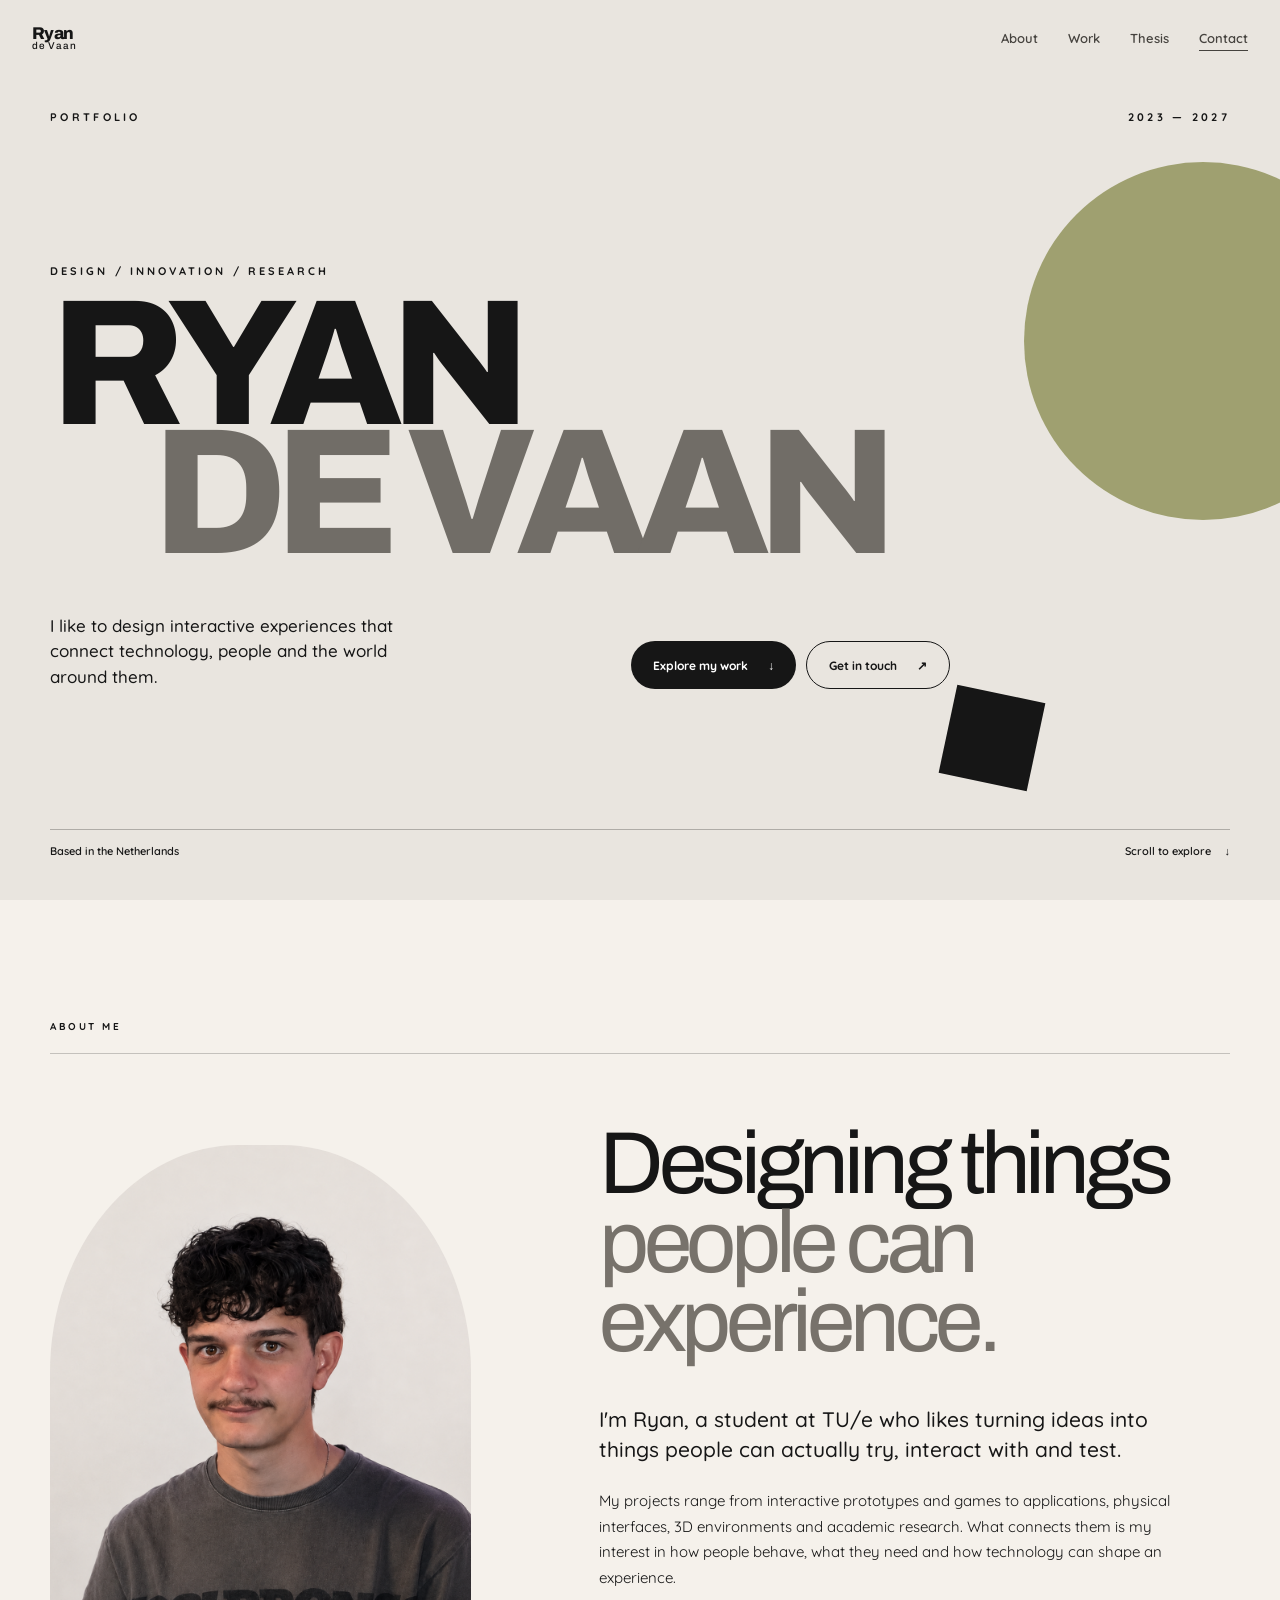
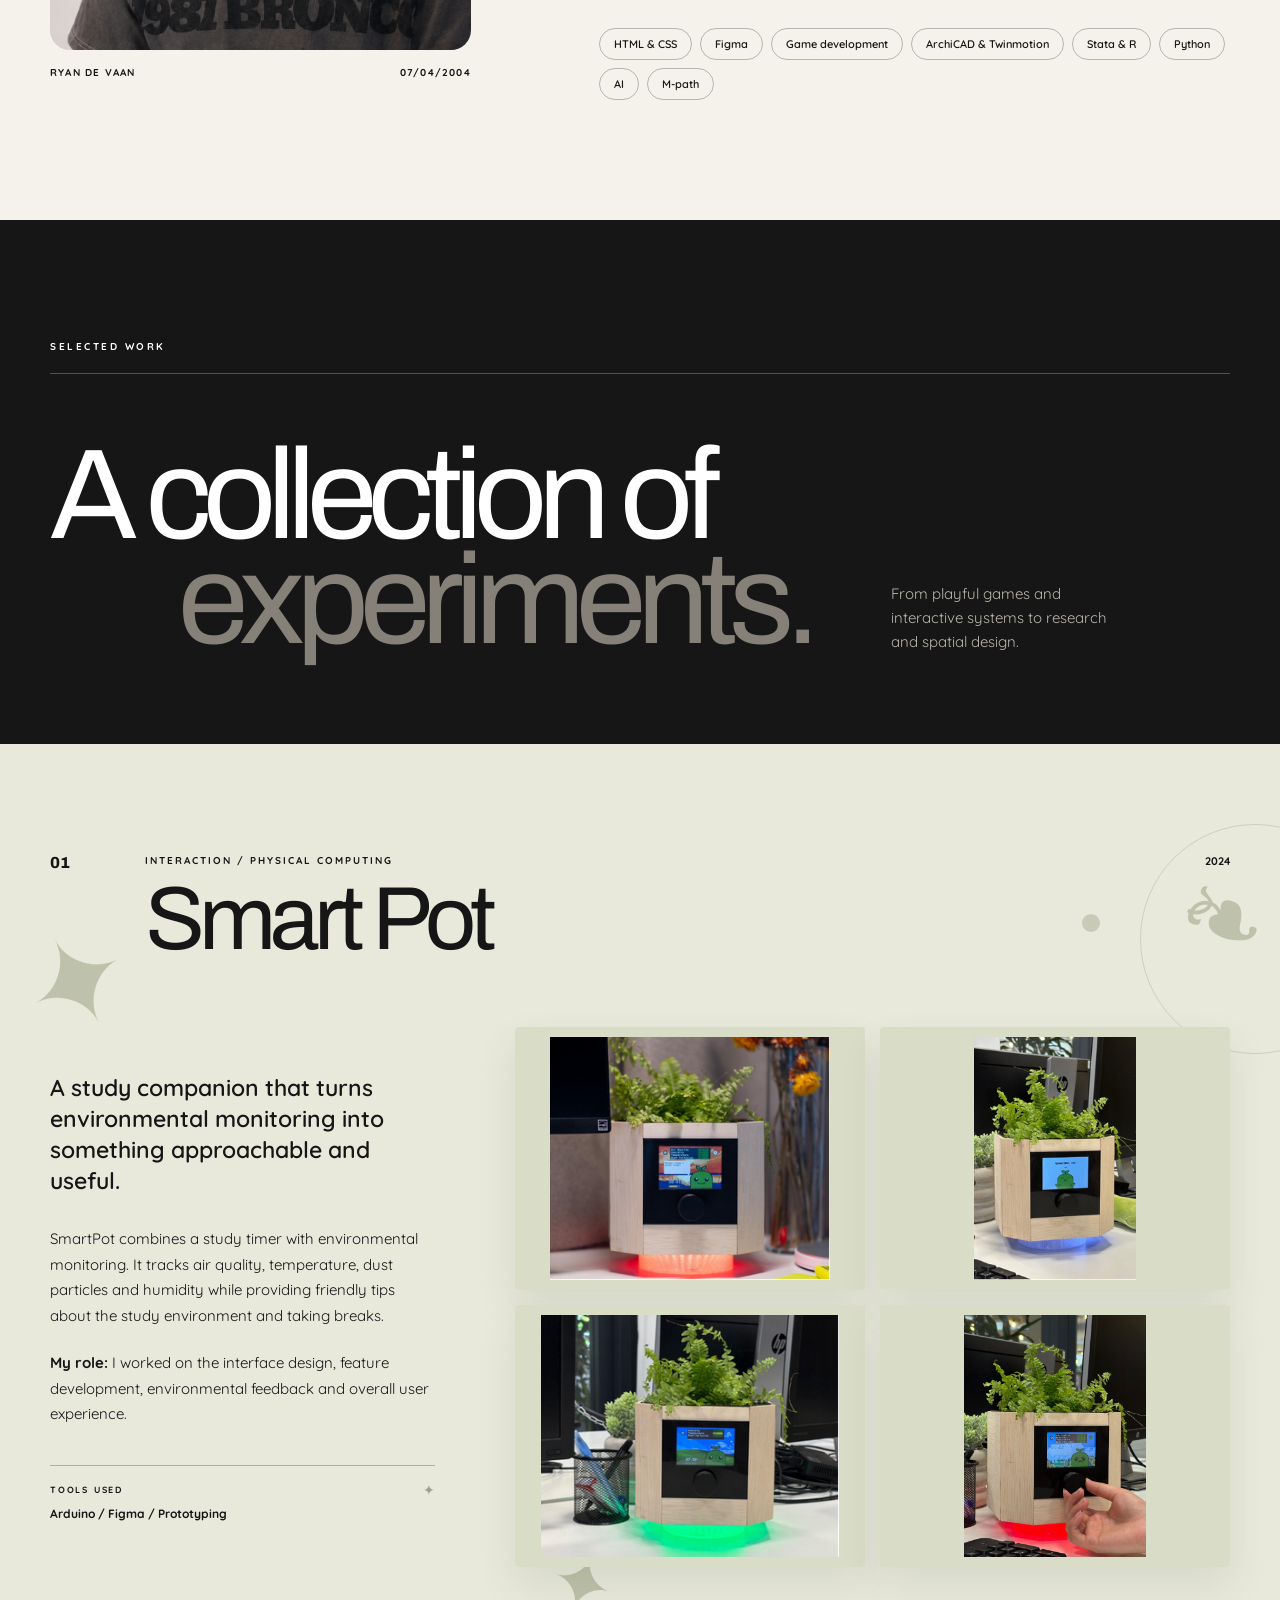
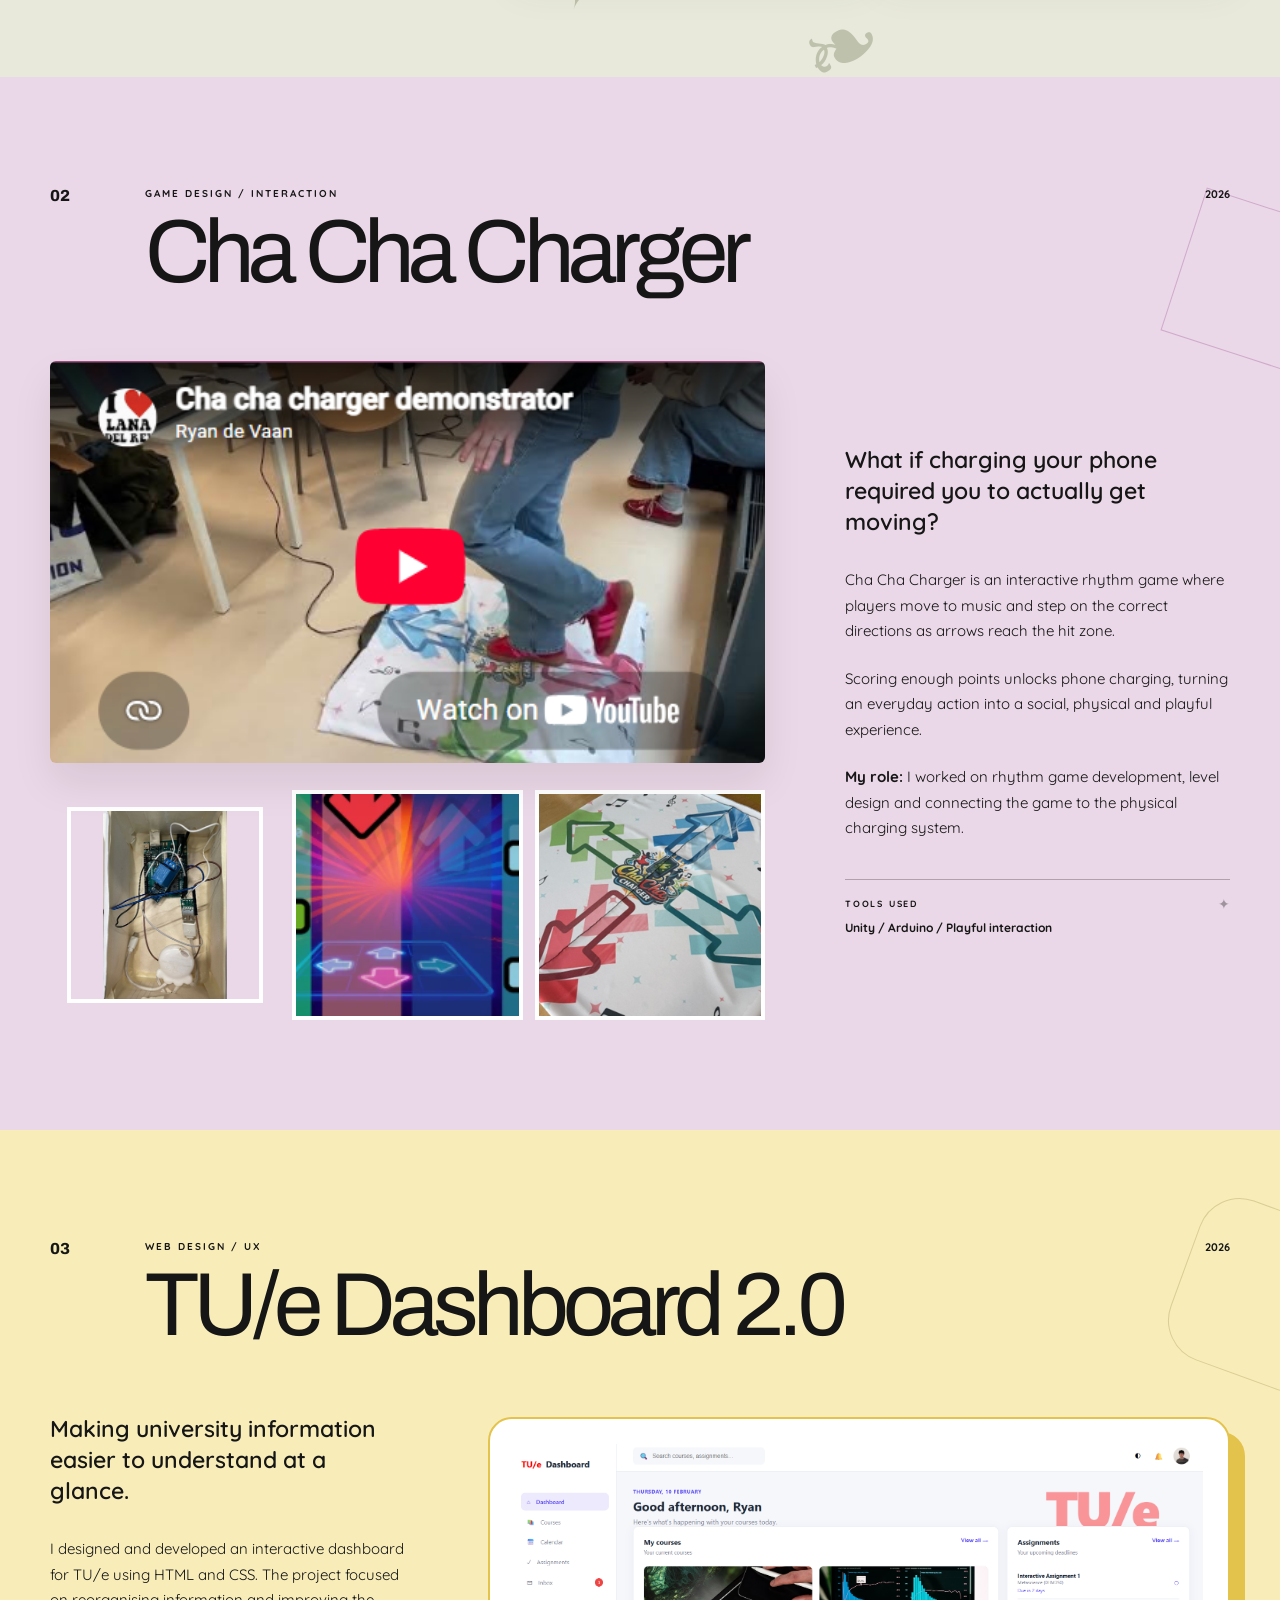
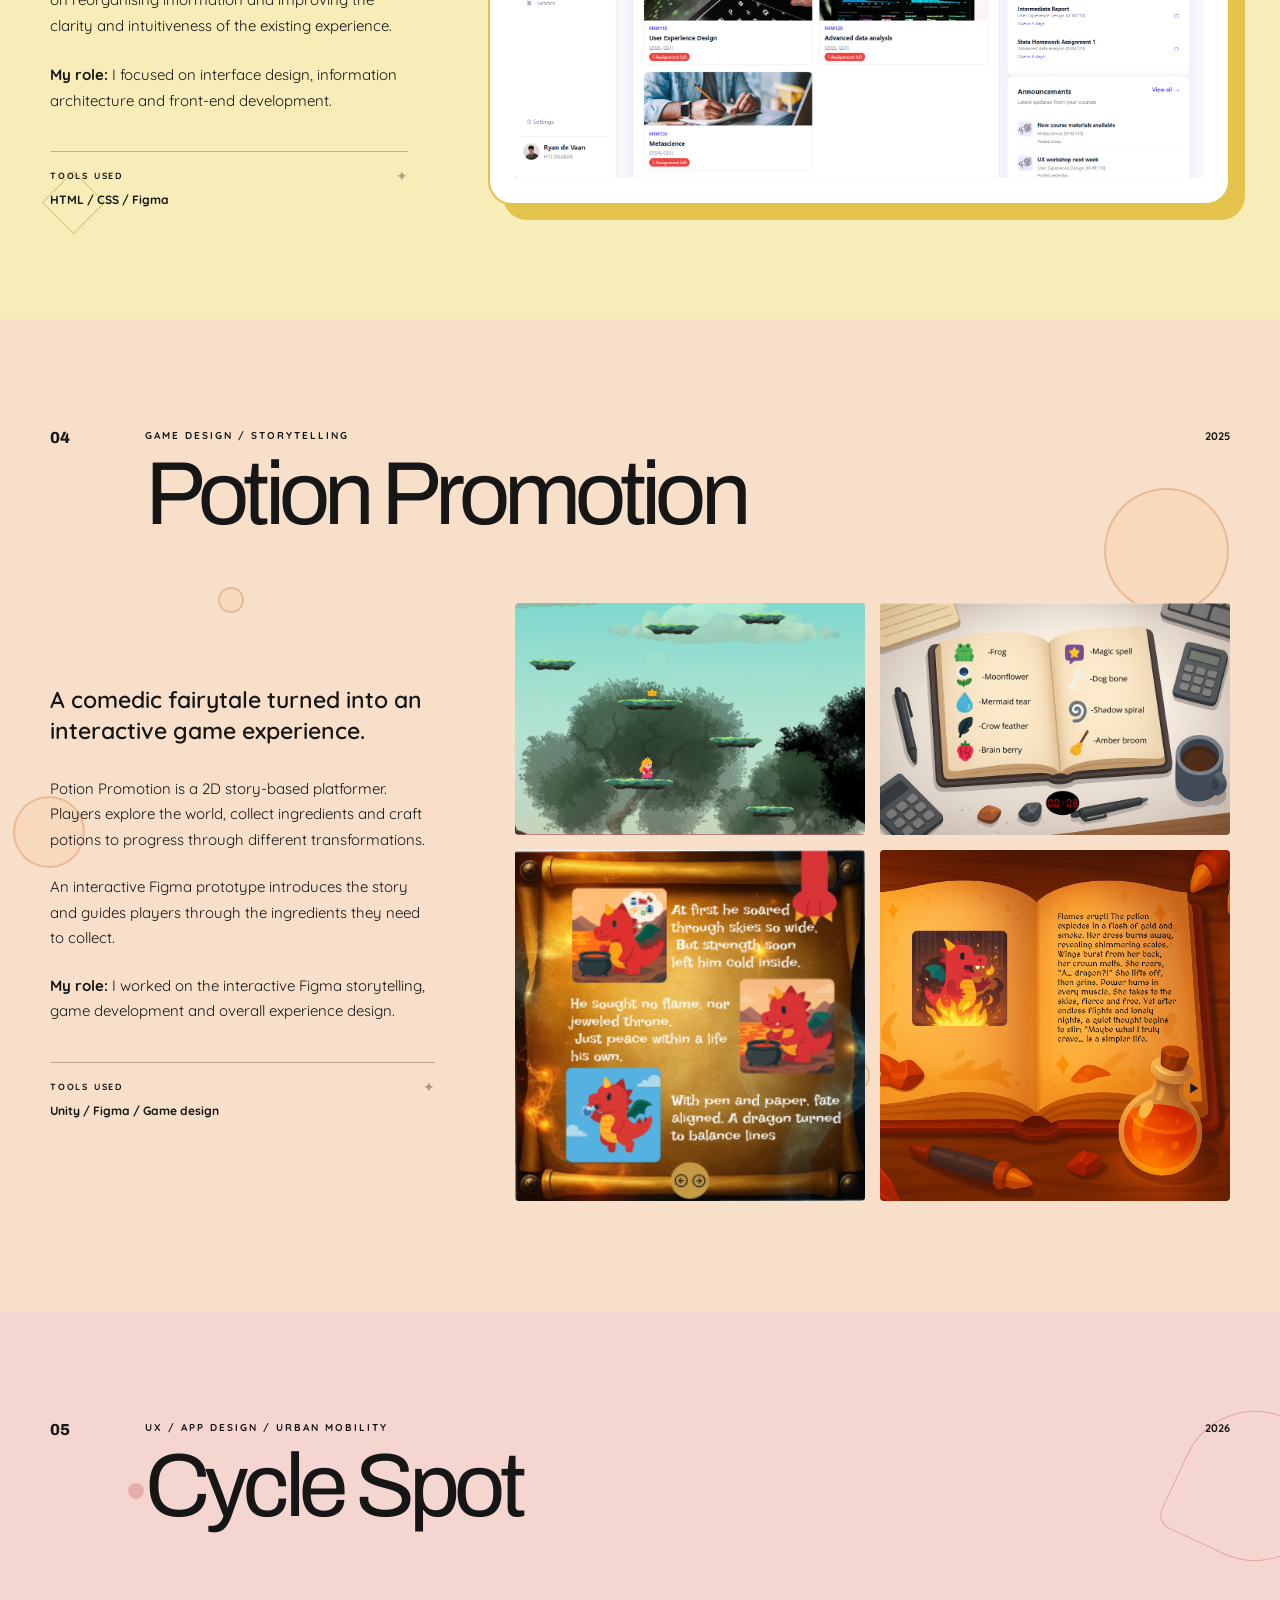
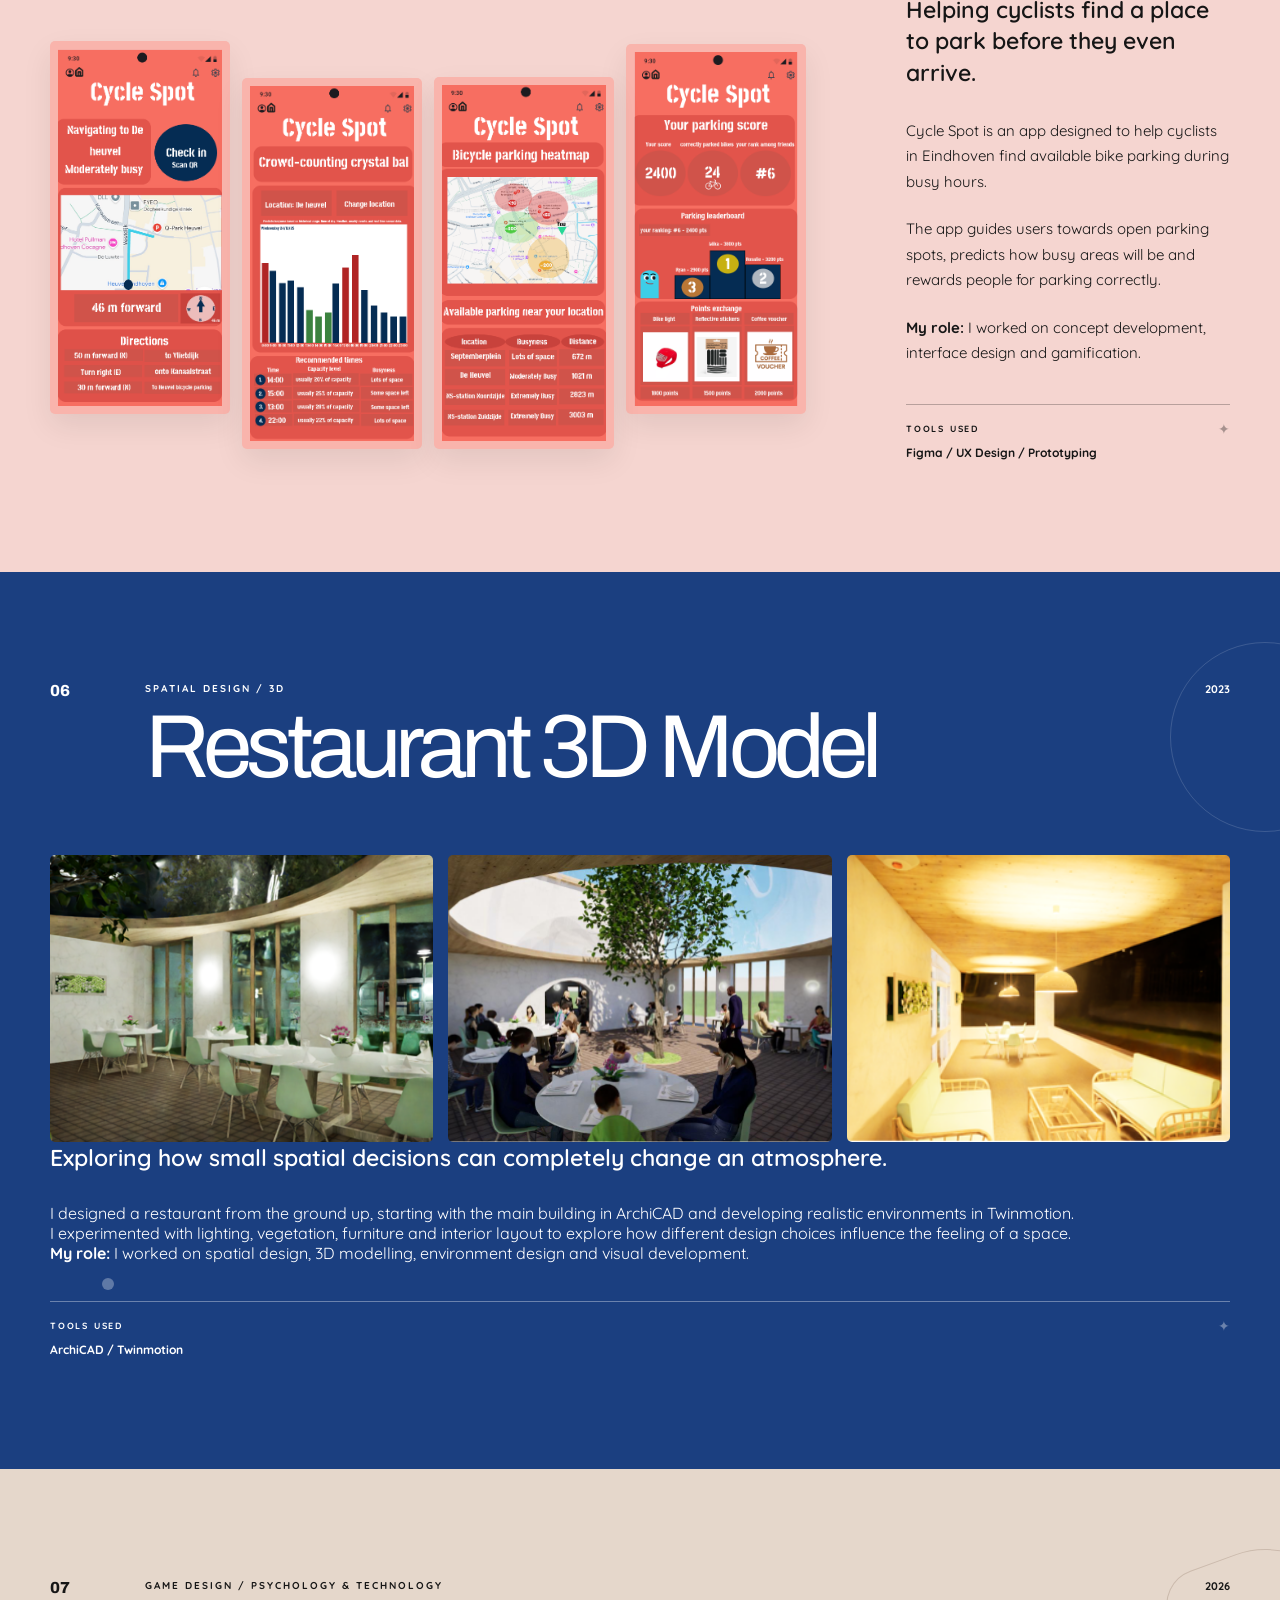
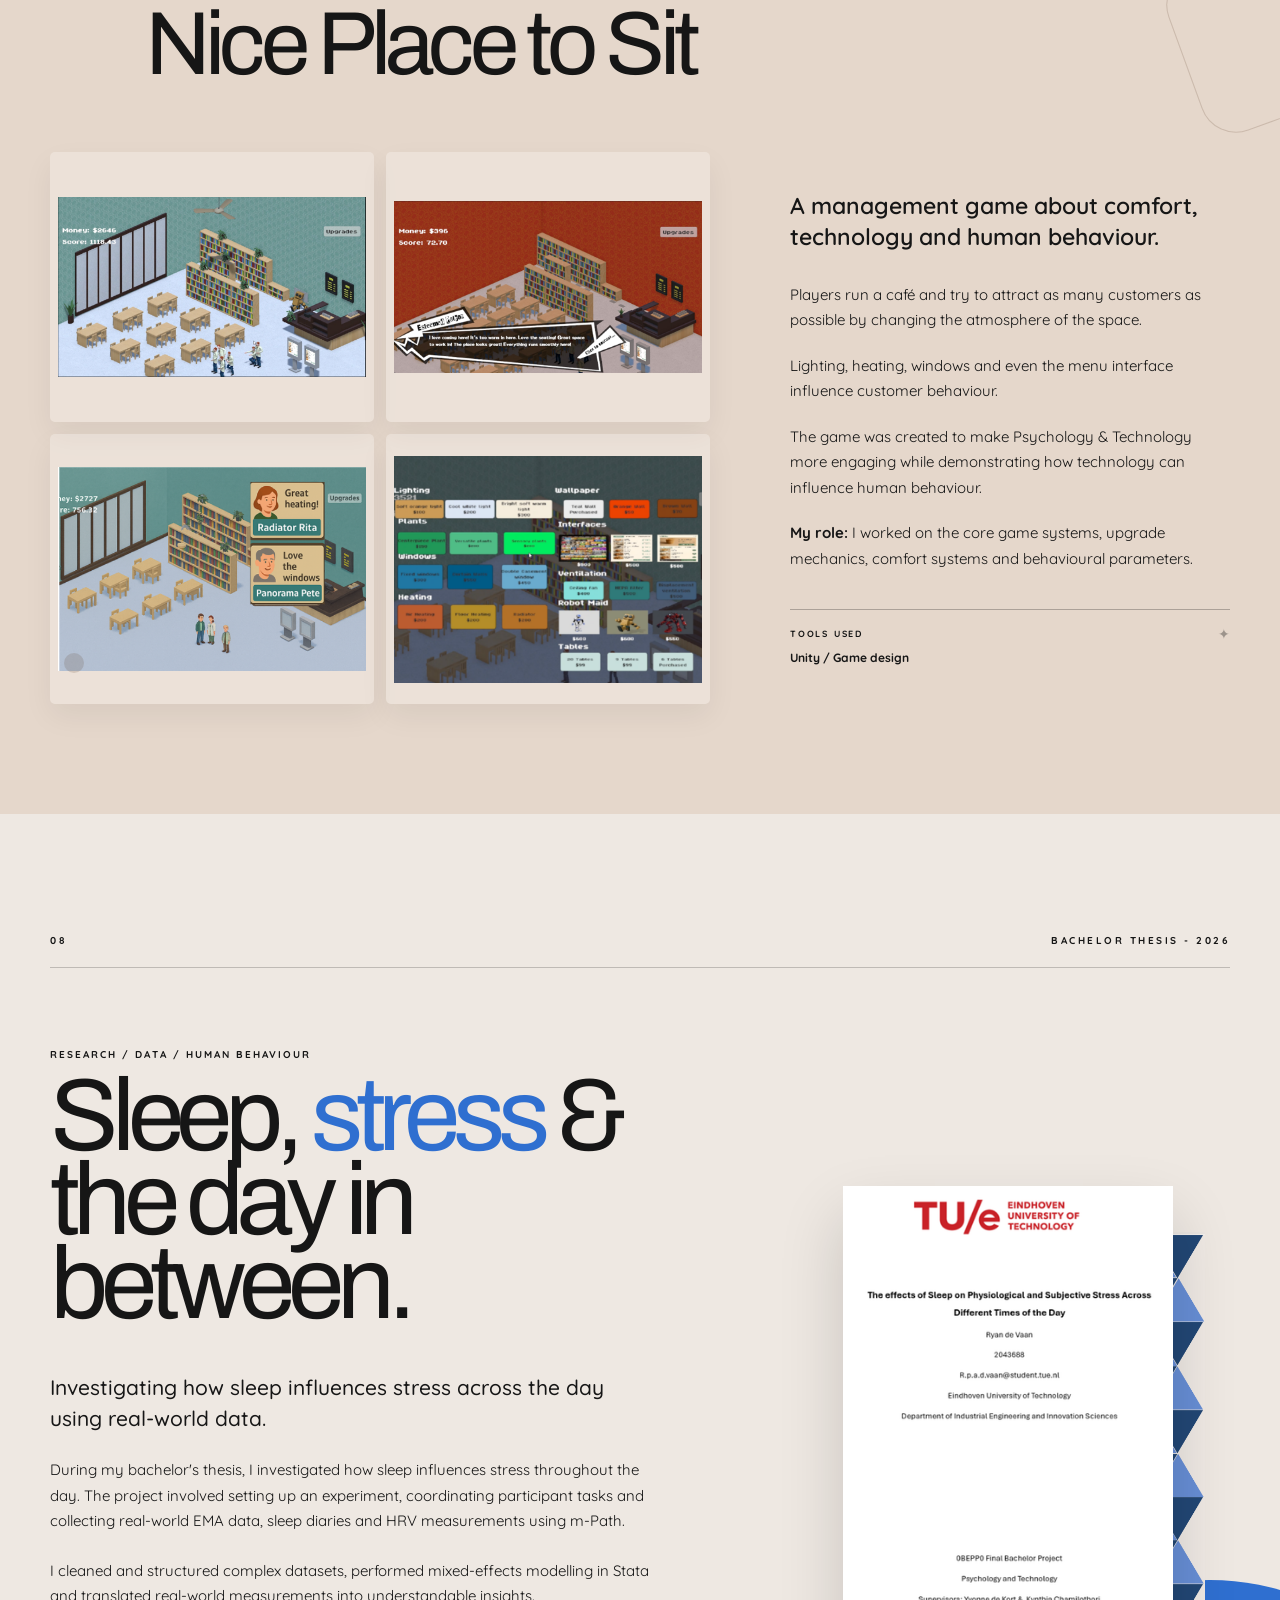
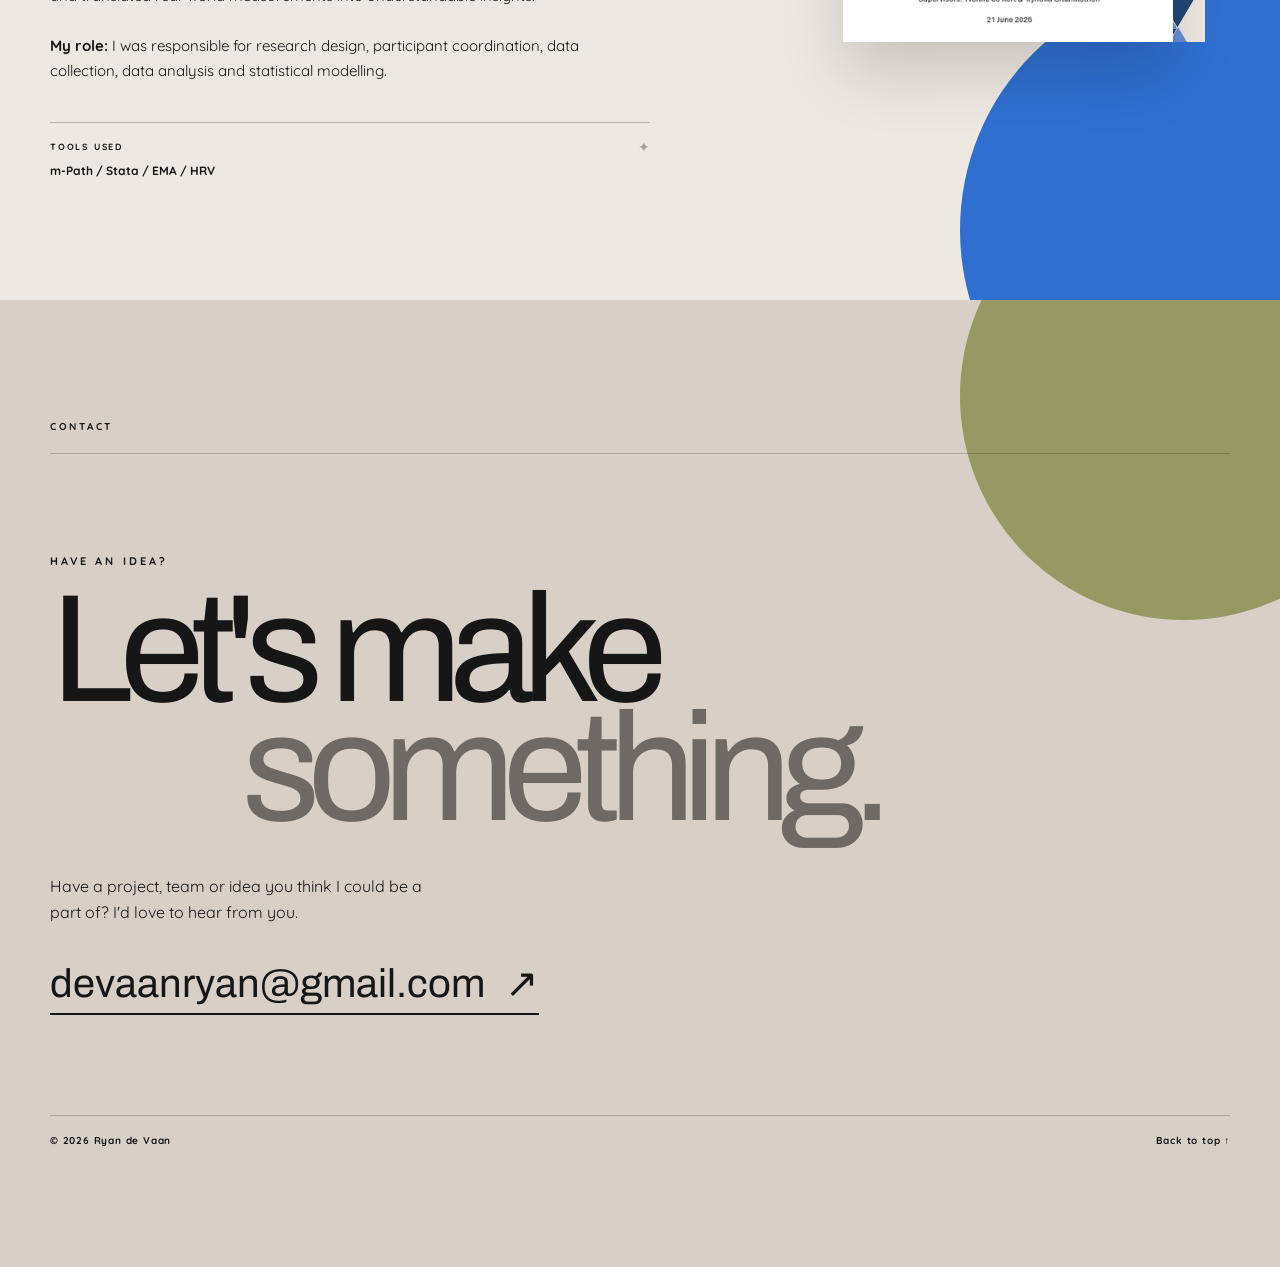
==== commit 039eb1a6: "Update website" ====
--- a/index.html
+++ b/index.html
@@ -76,7 +76,7 @@
 
         <div class="hero-top reveal">
           <span>PORTFOLIO</span>
-          <span>2023 — 2026</span>
+          <span>2023 — 2027</span>
         </div>
 
         <div class="hero-title">
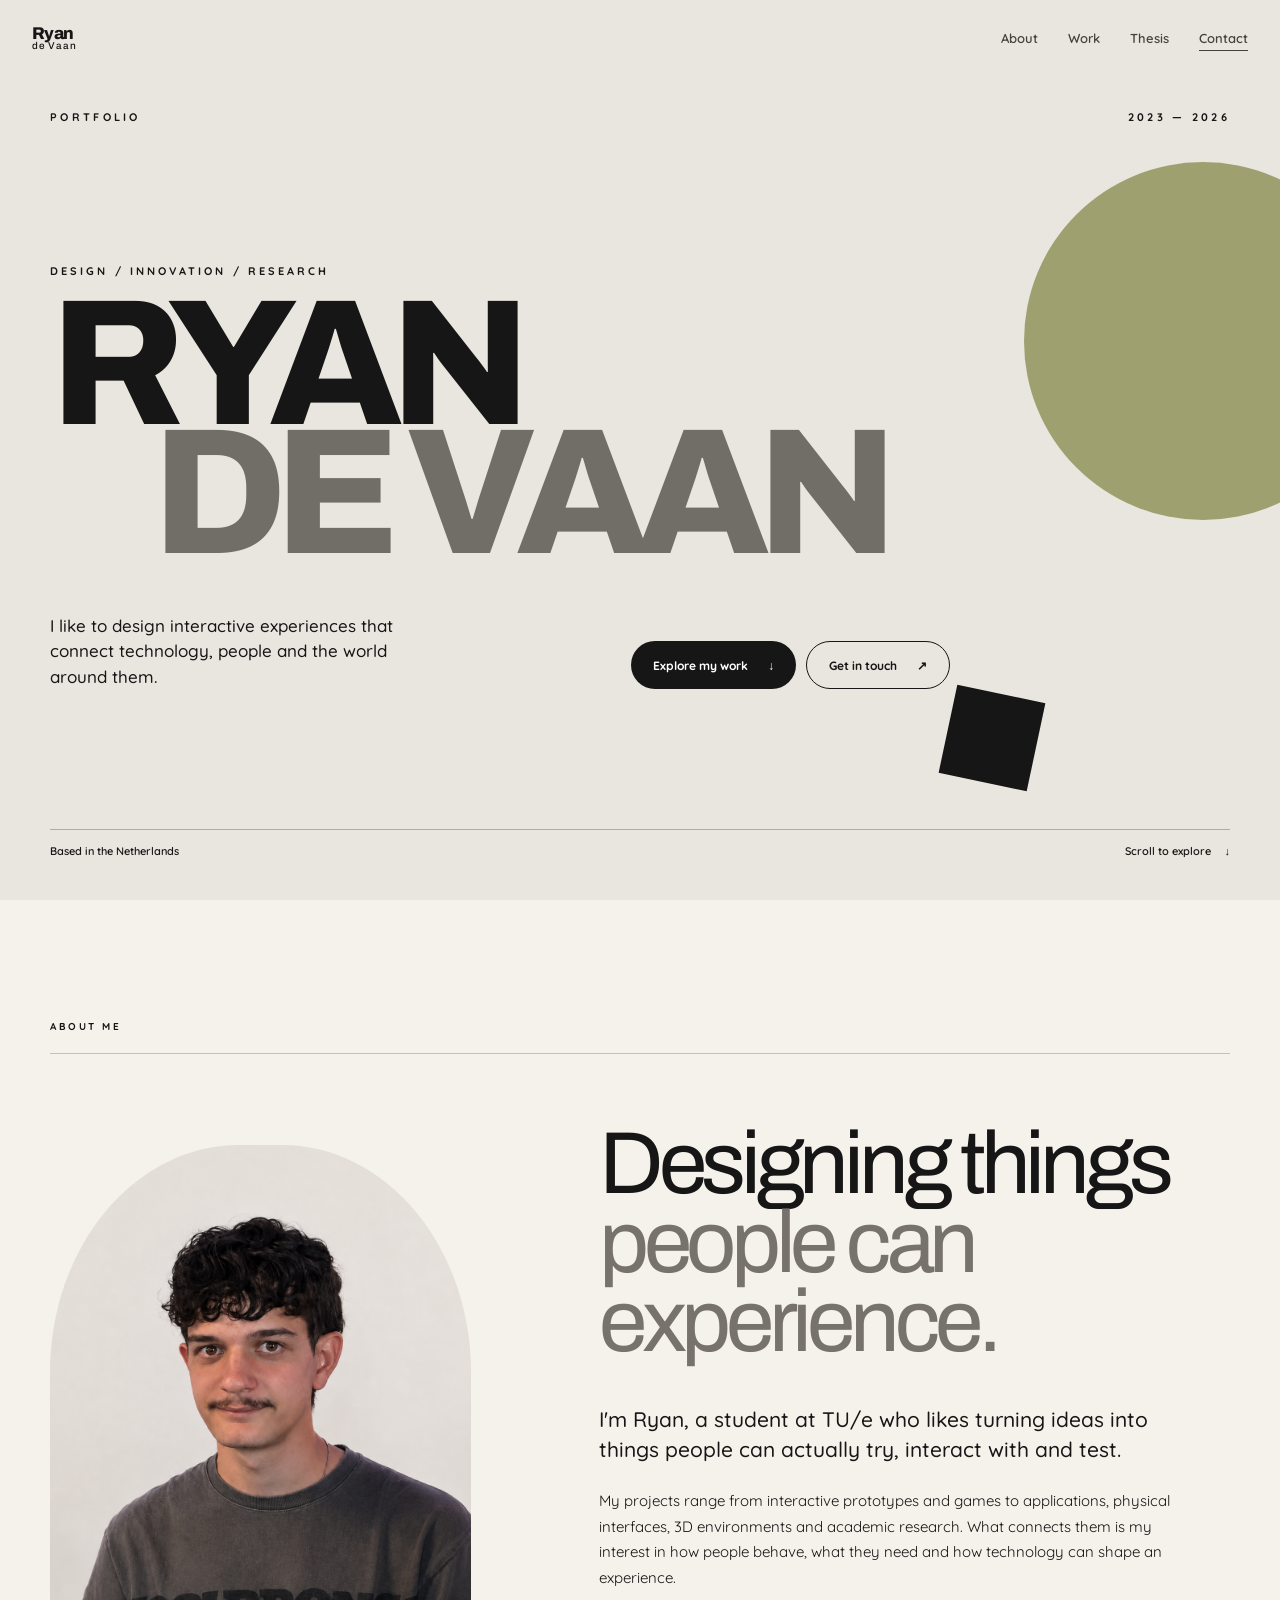
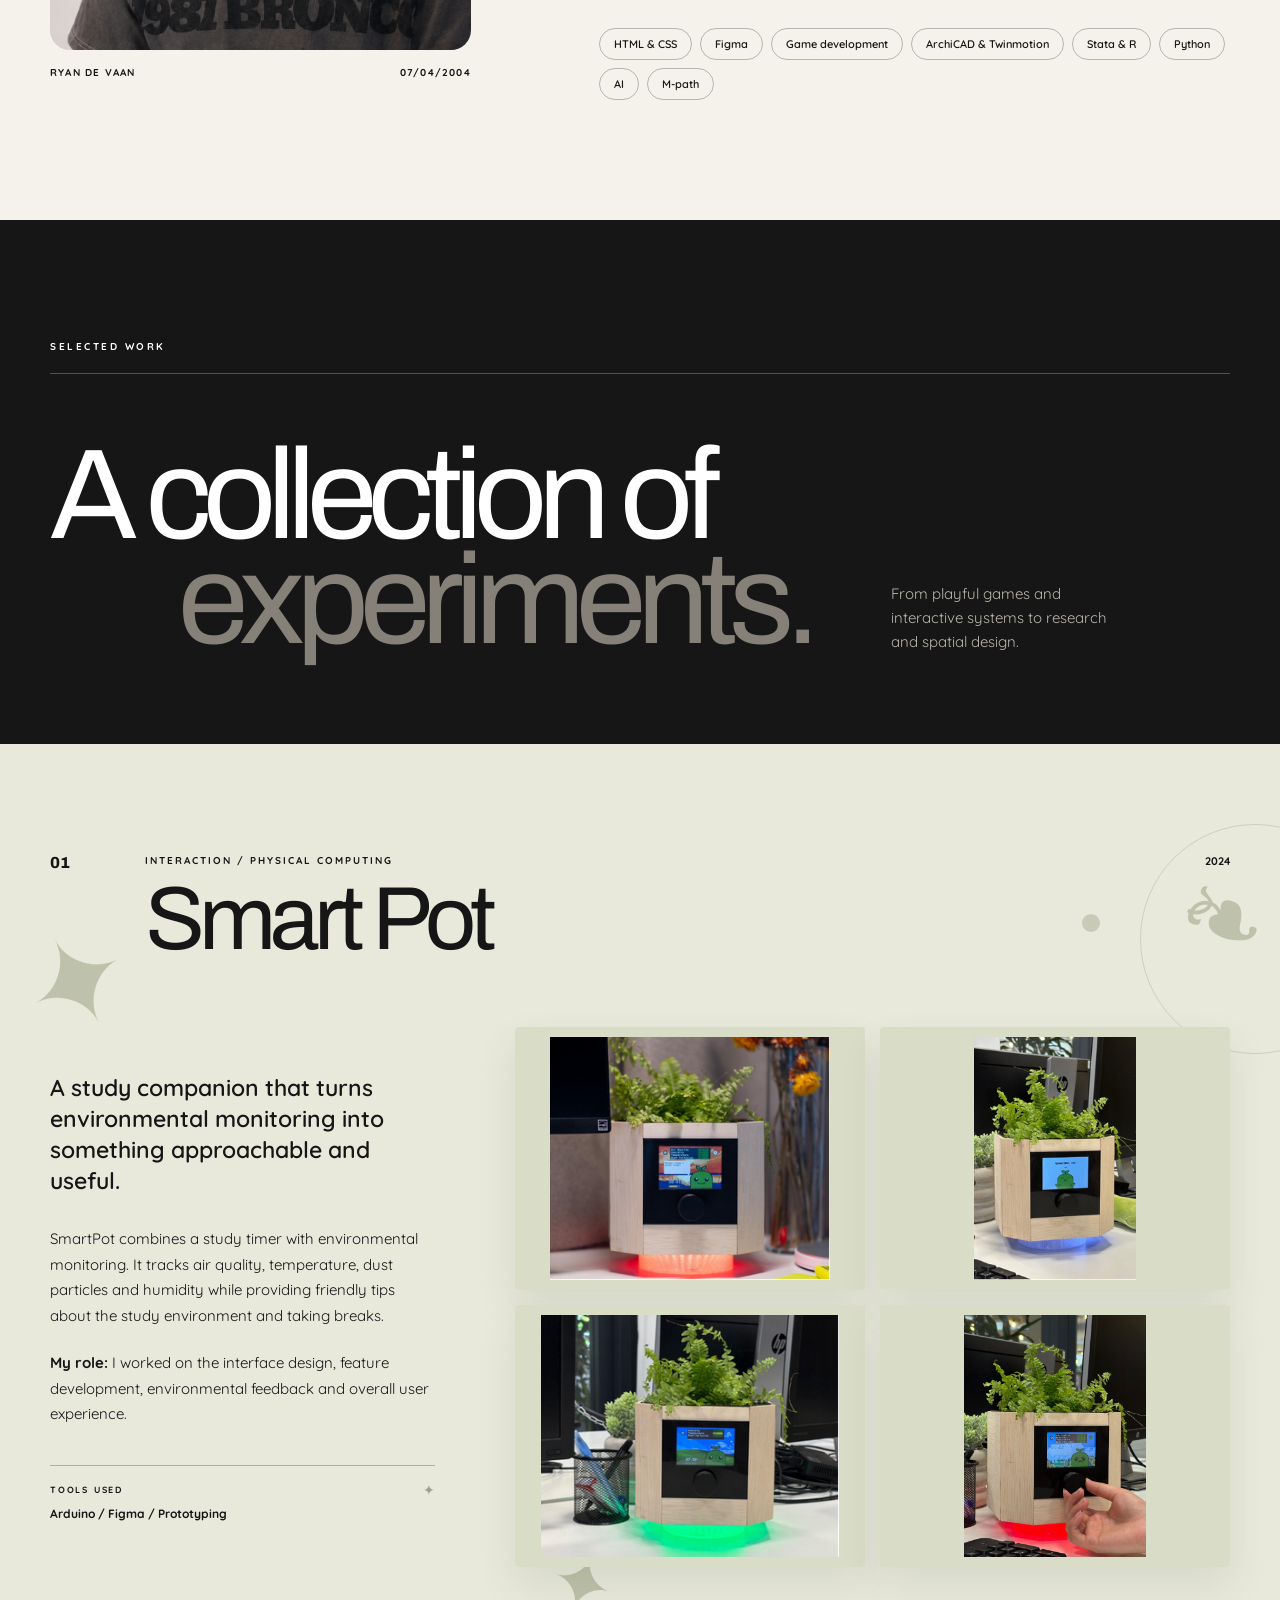
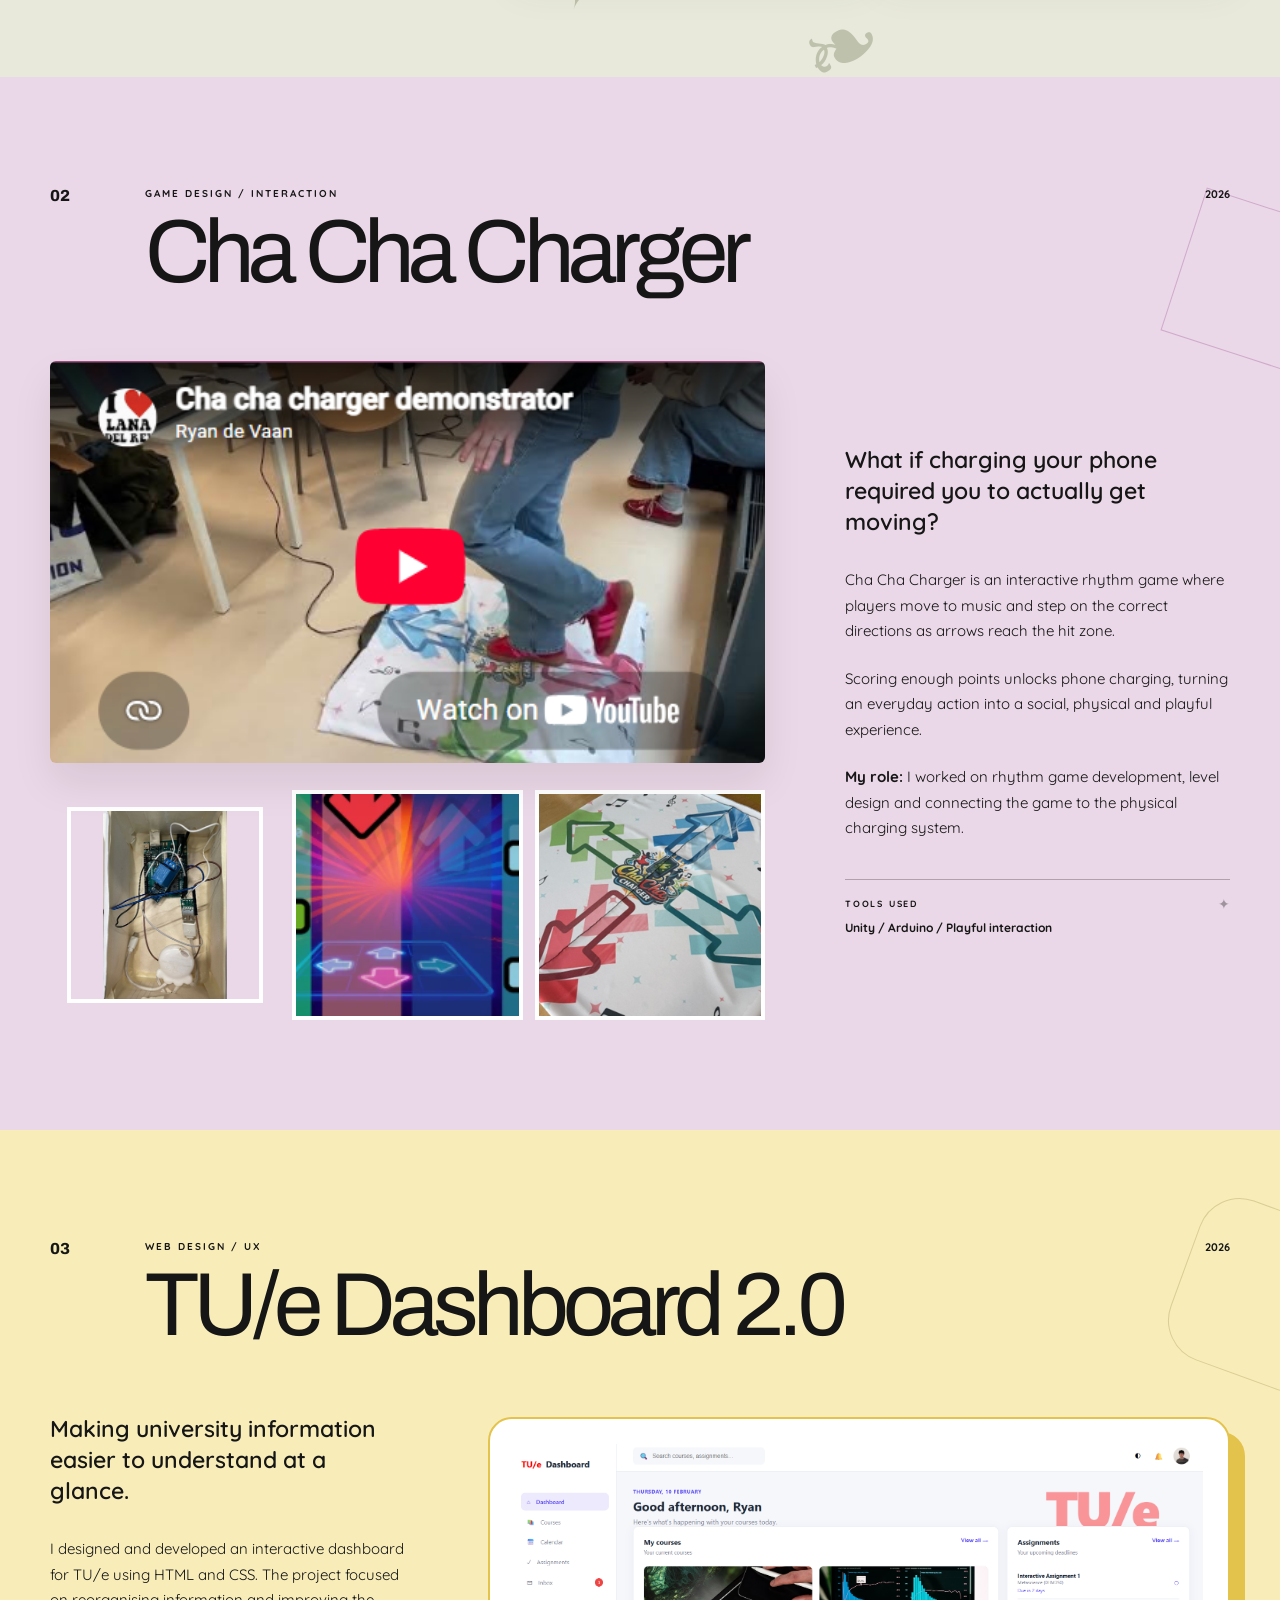
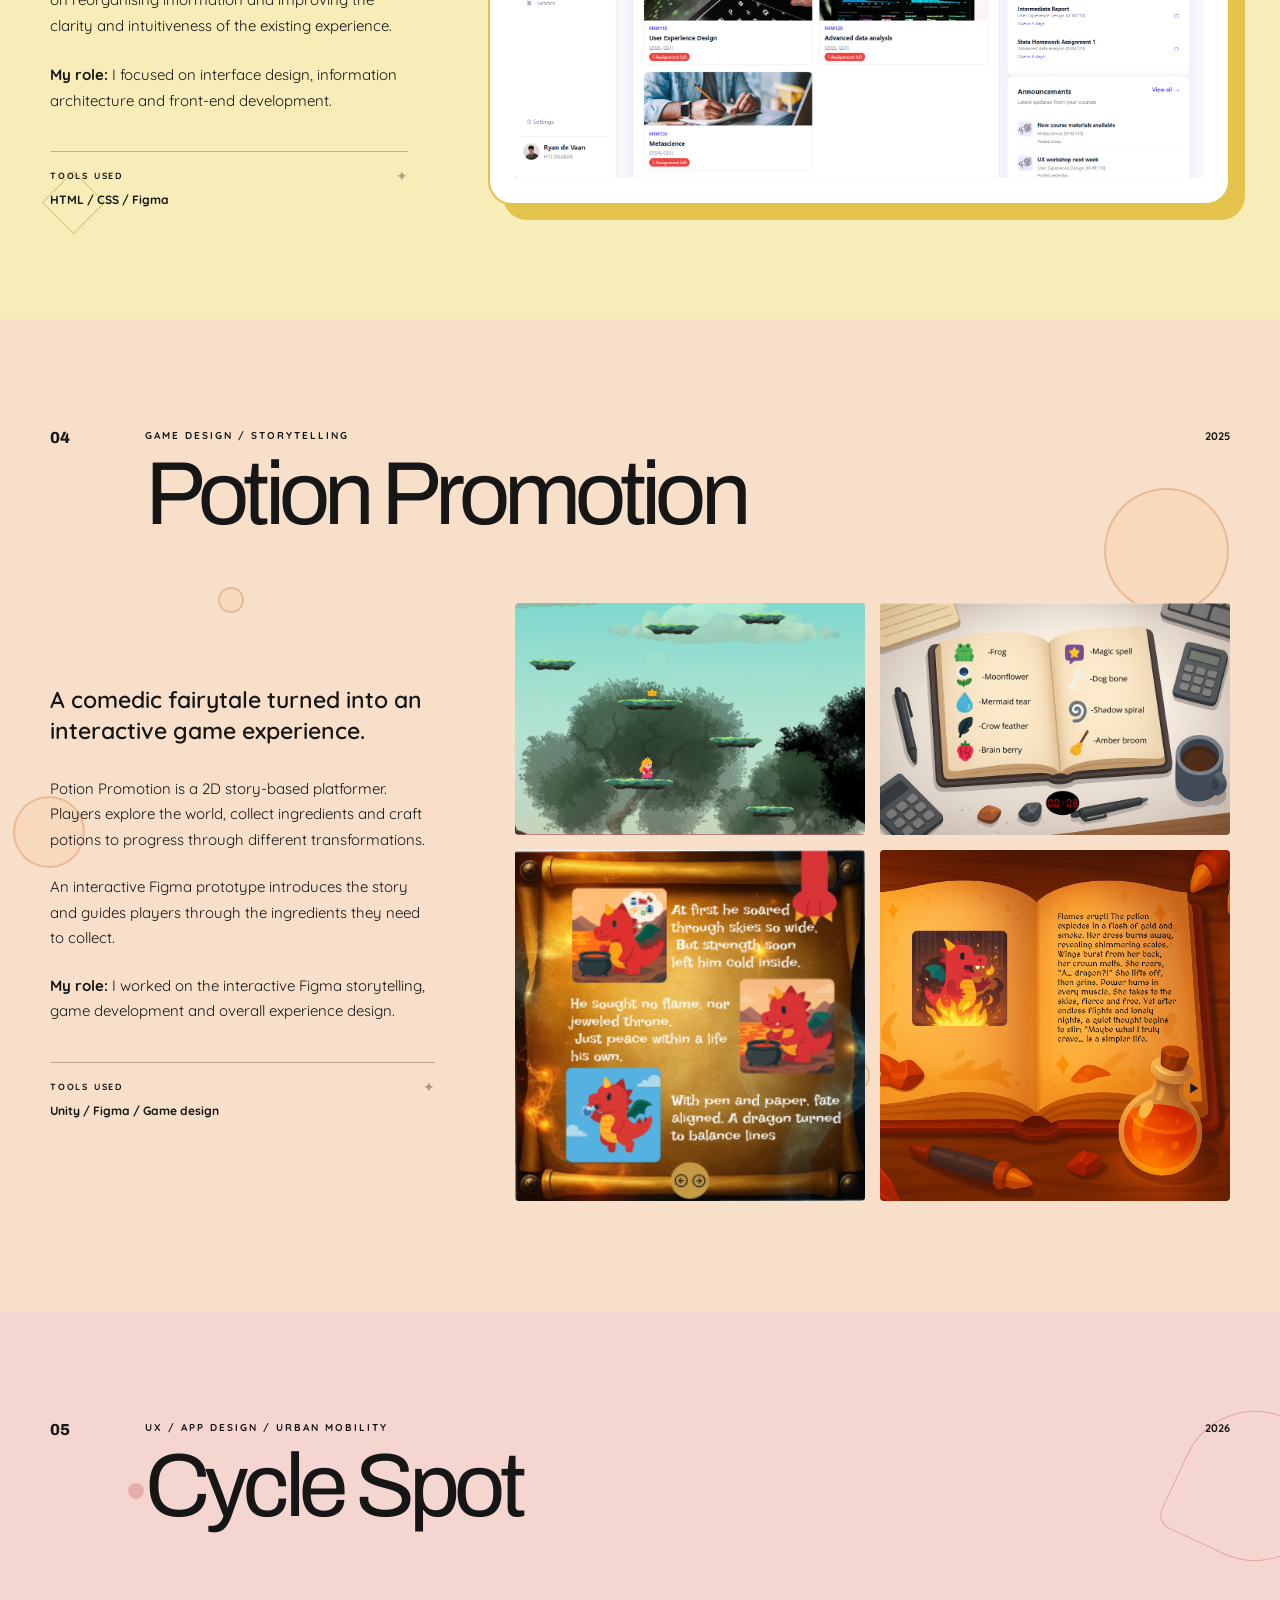
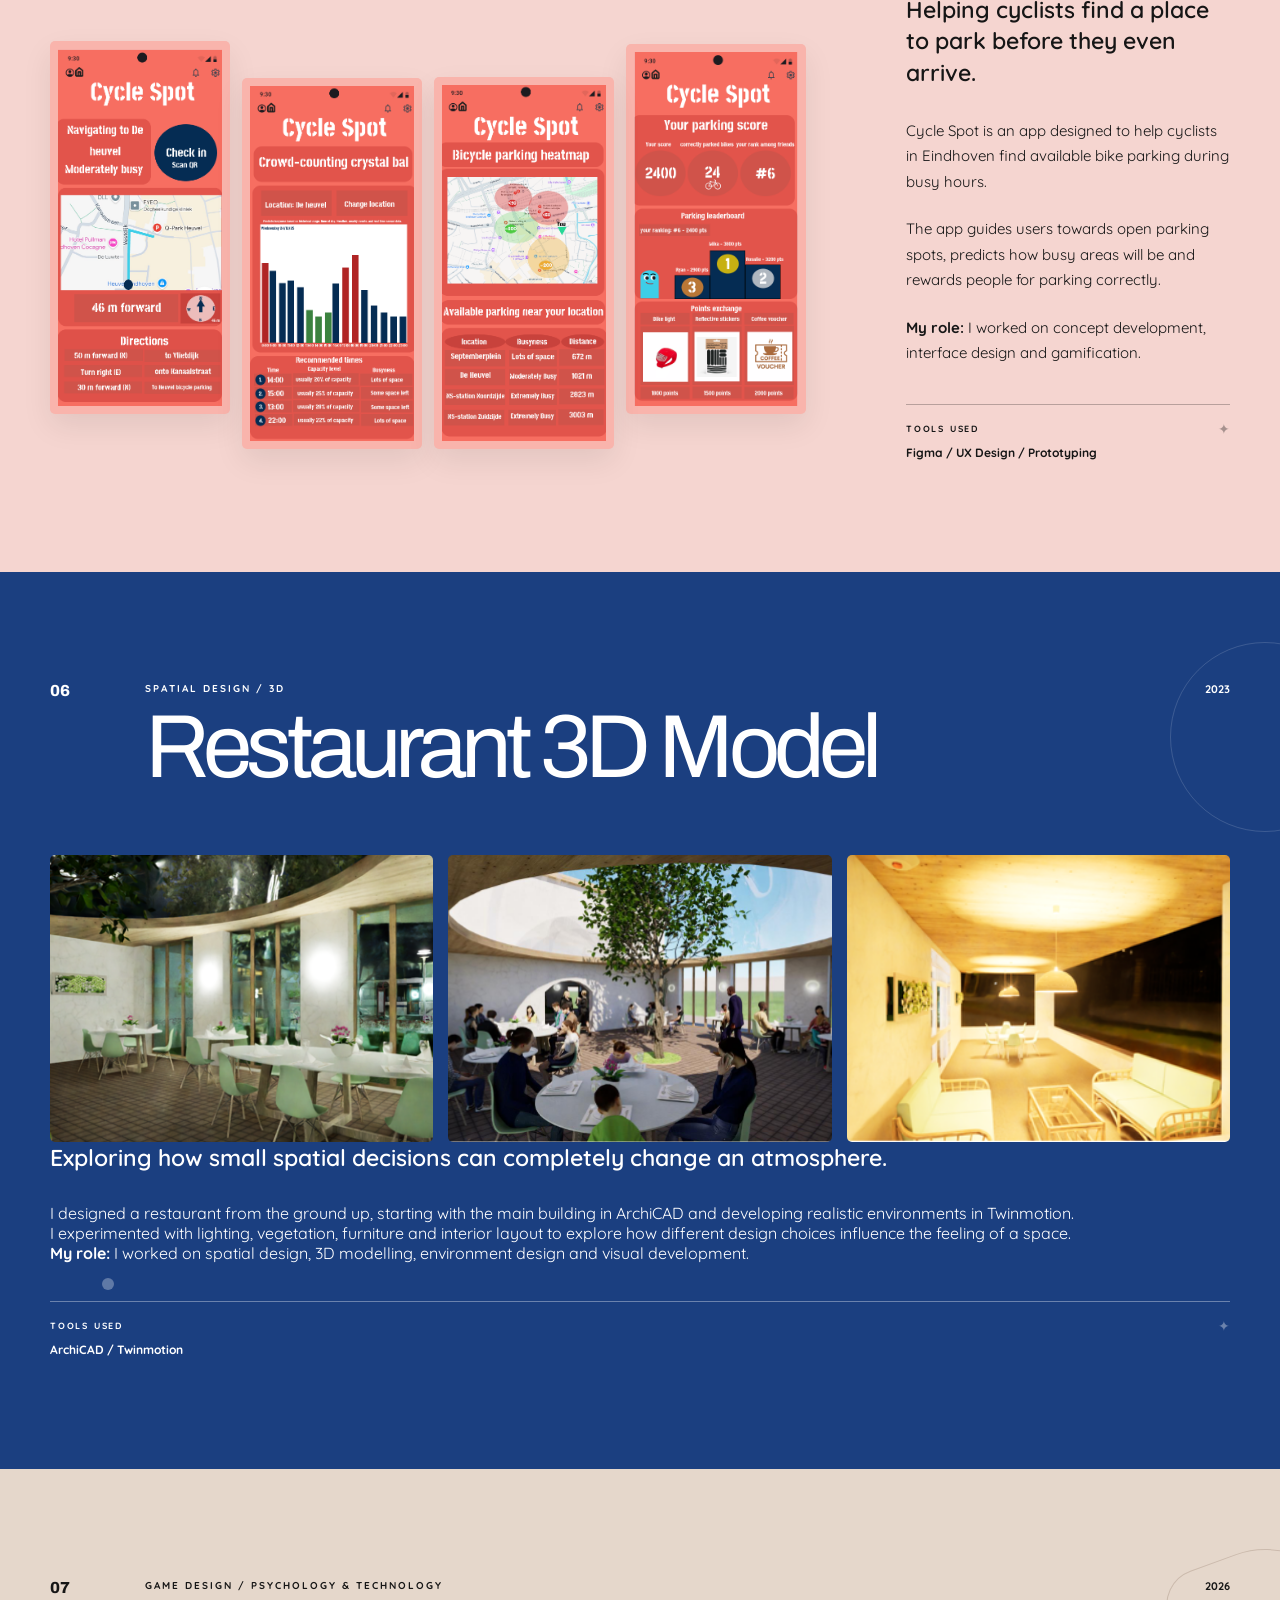
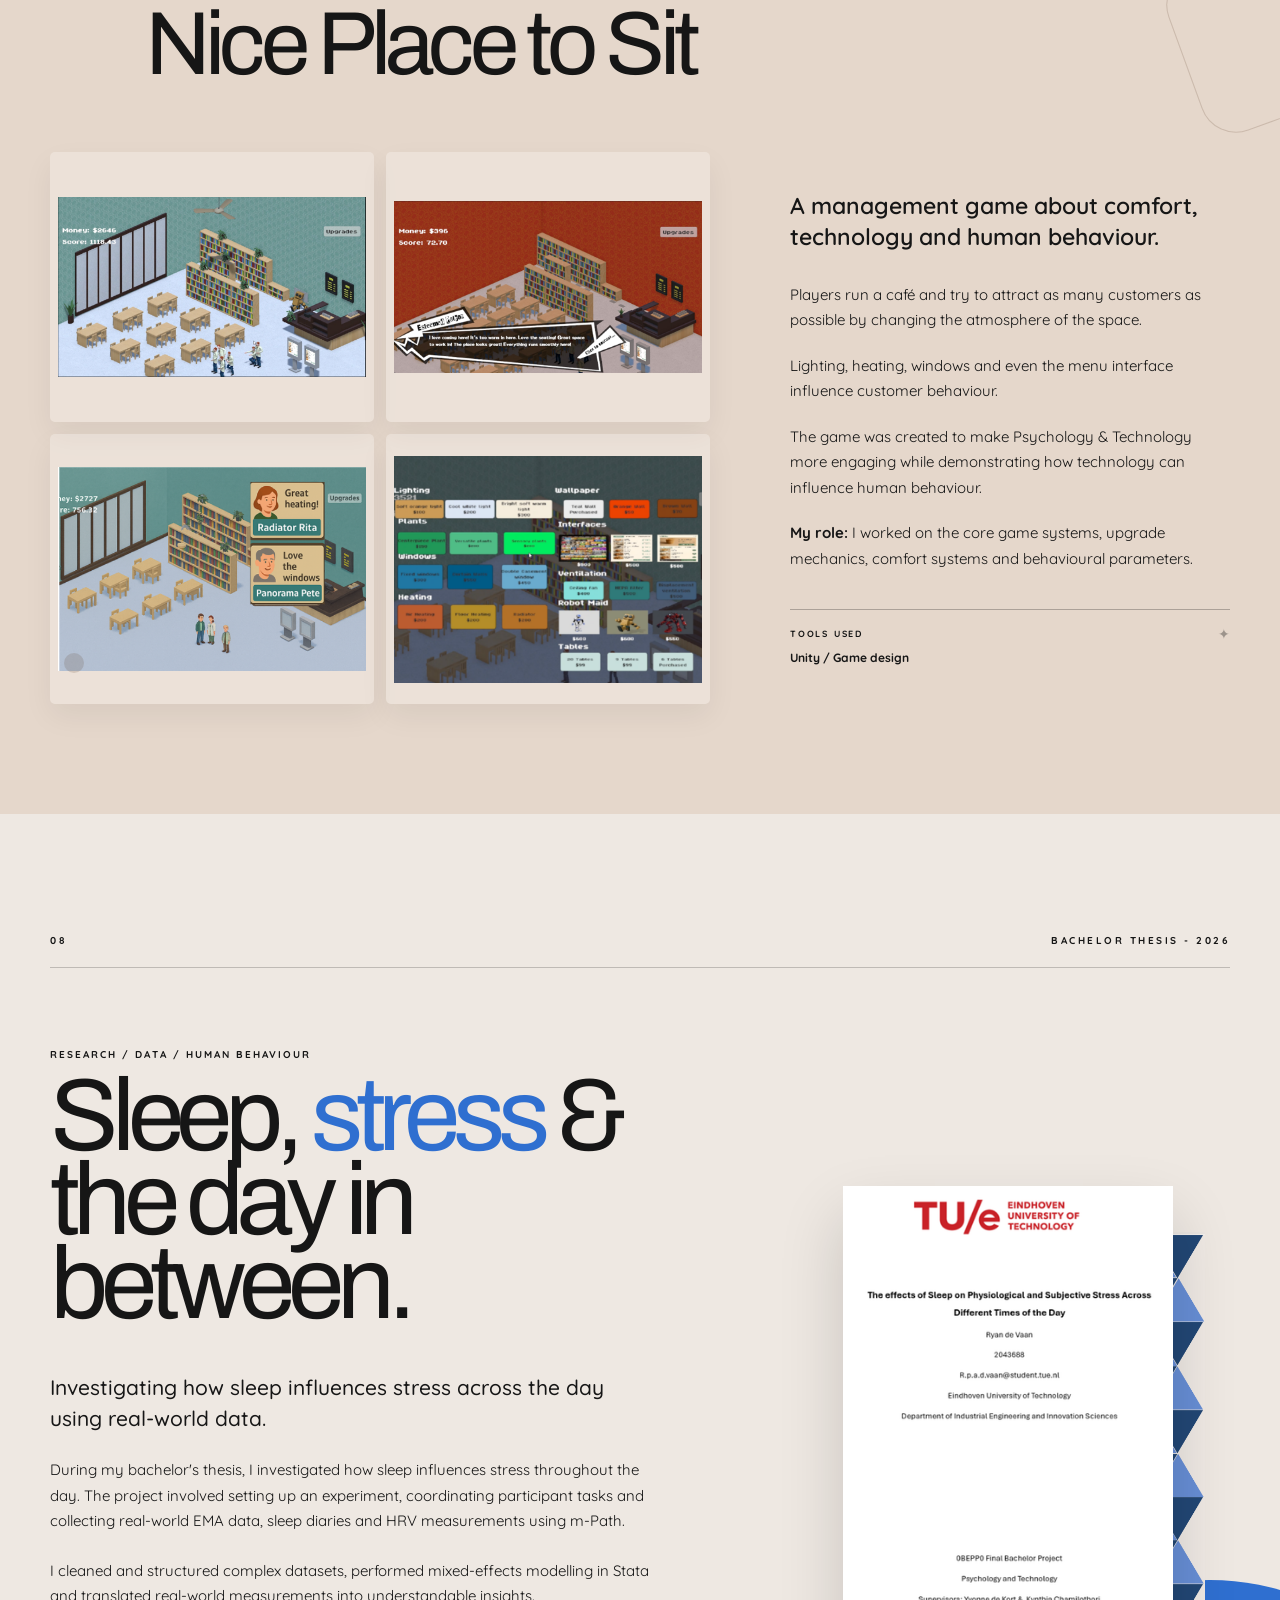
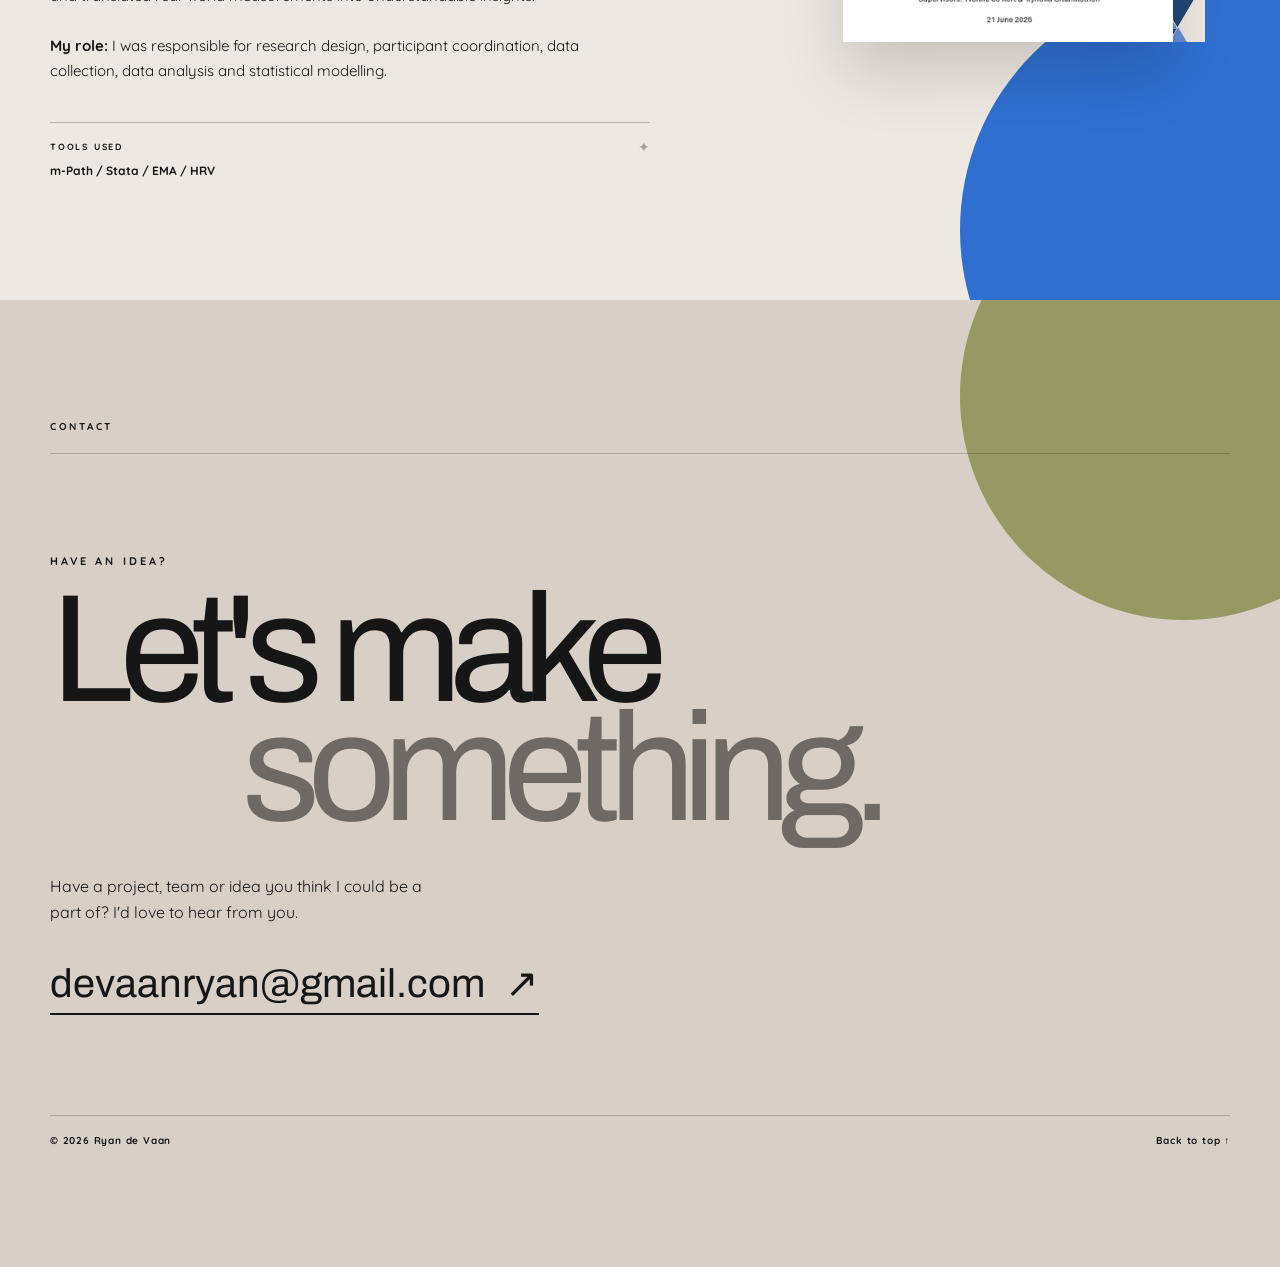
==== commit b406e02c: "Describe your change" ====
--- a/index.html
+++ b/index.html
@@ -76,7 +76,7 @@
 
         <div class="hero-top reveal">
           <span>PORTFOLIO</span>
-          <span>2023 — 2027</span>
+          <span>2023 — 2026</span>
         </div>
 
         <div class="hero-title">
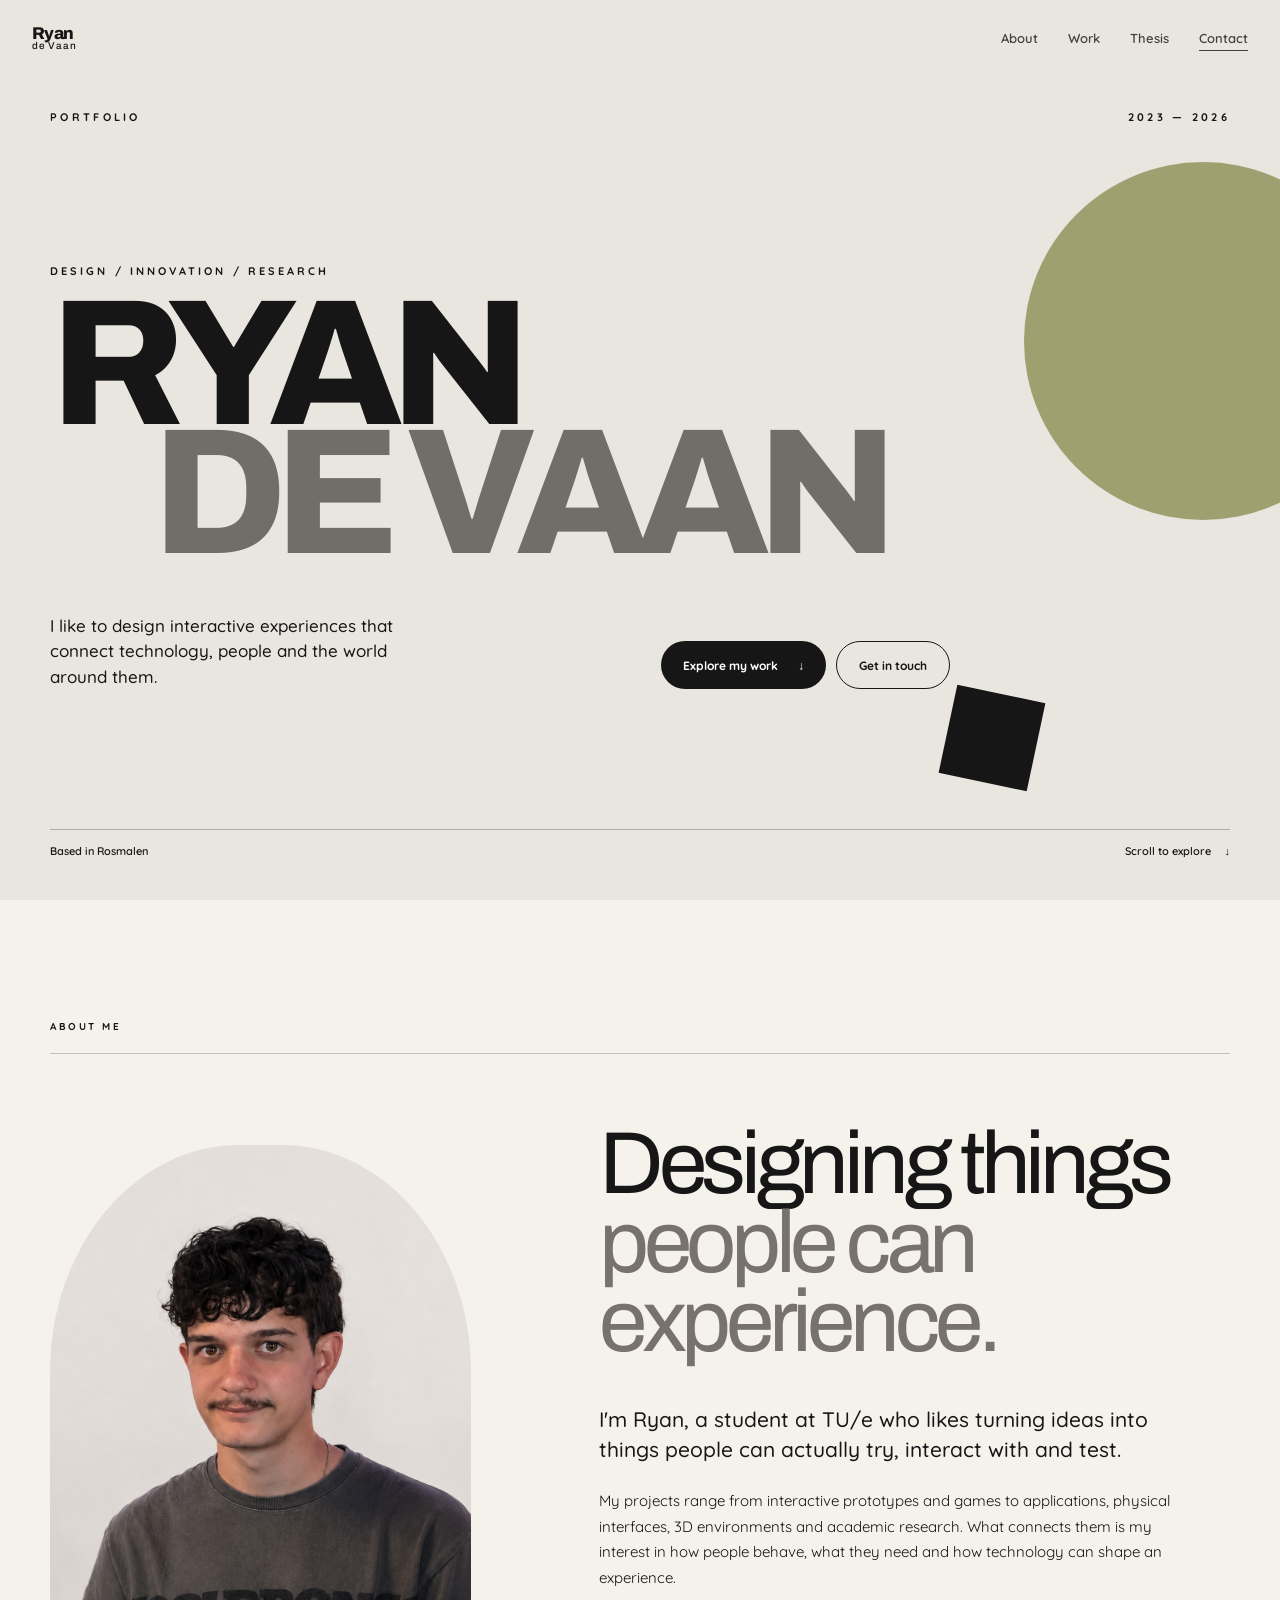
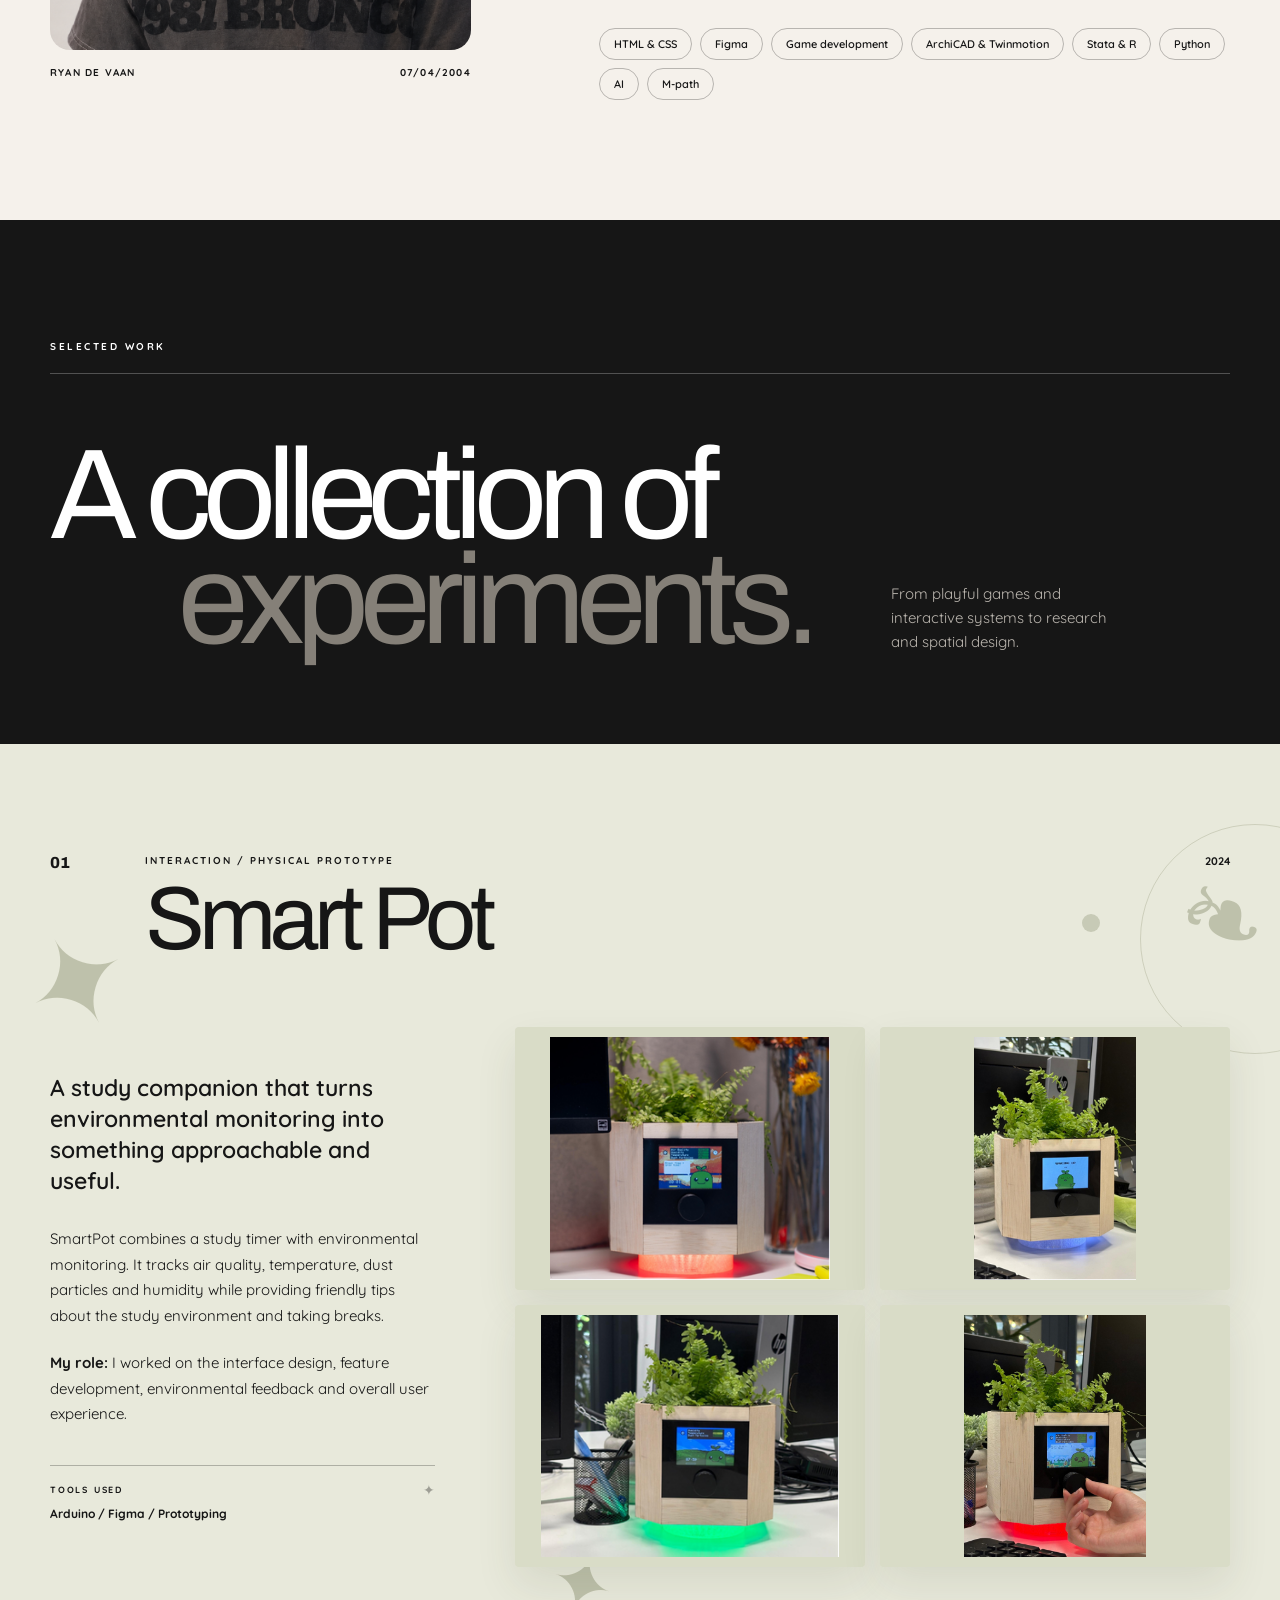
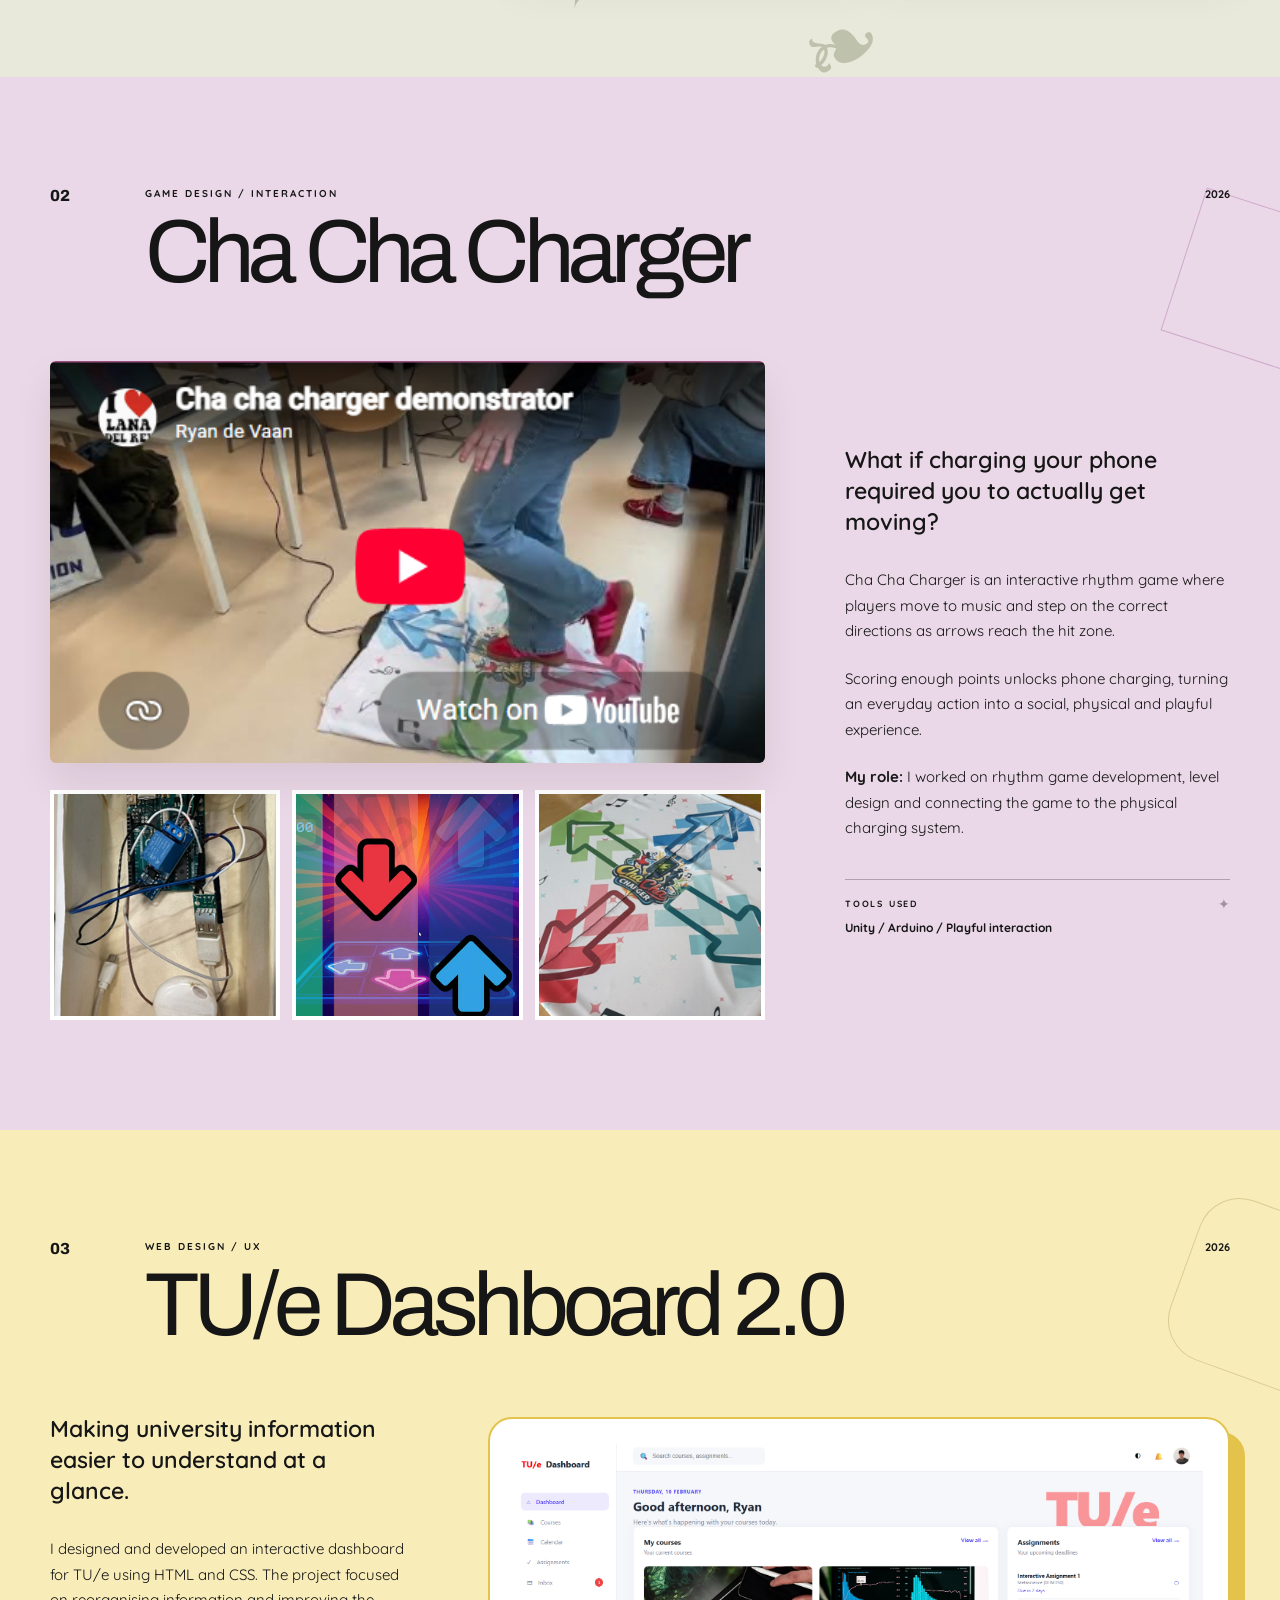
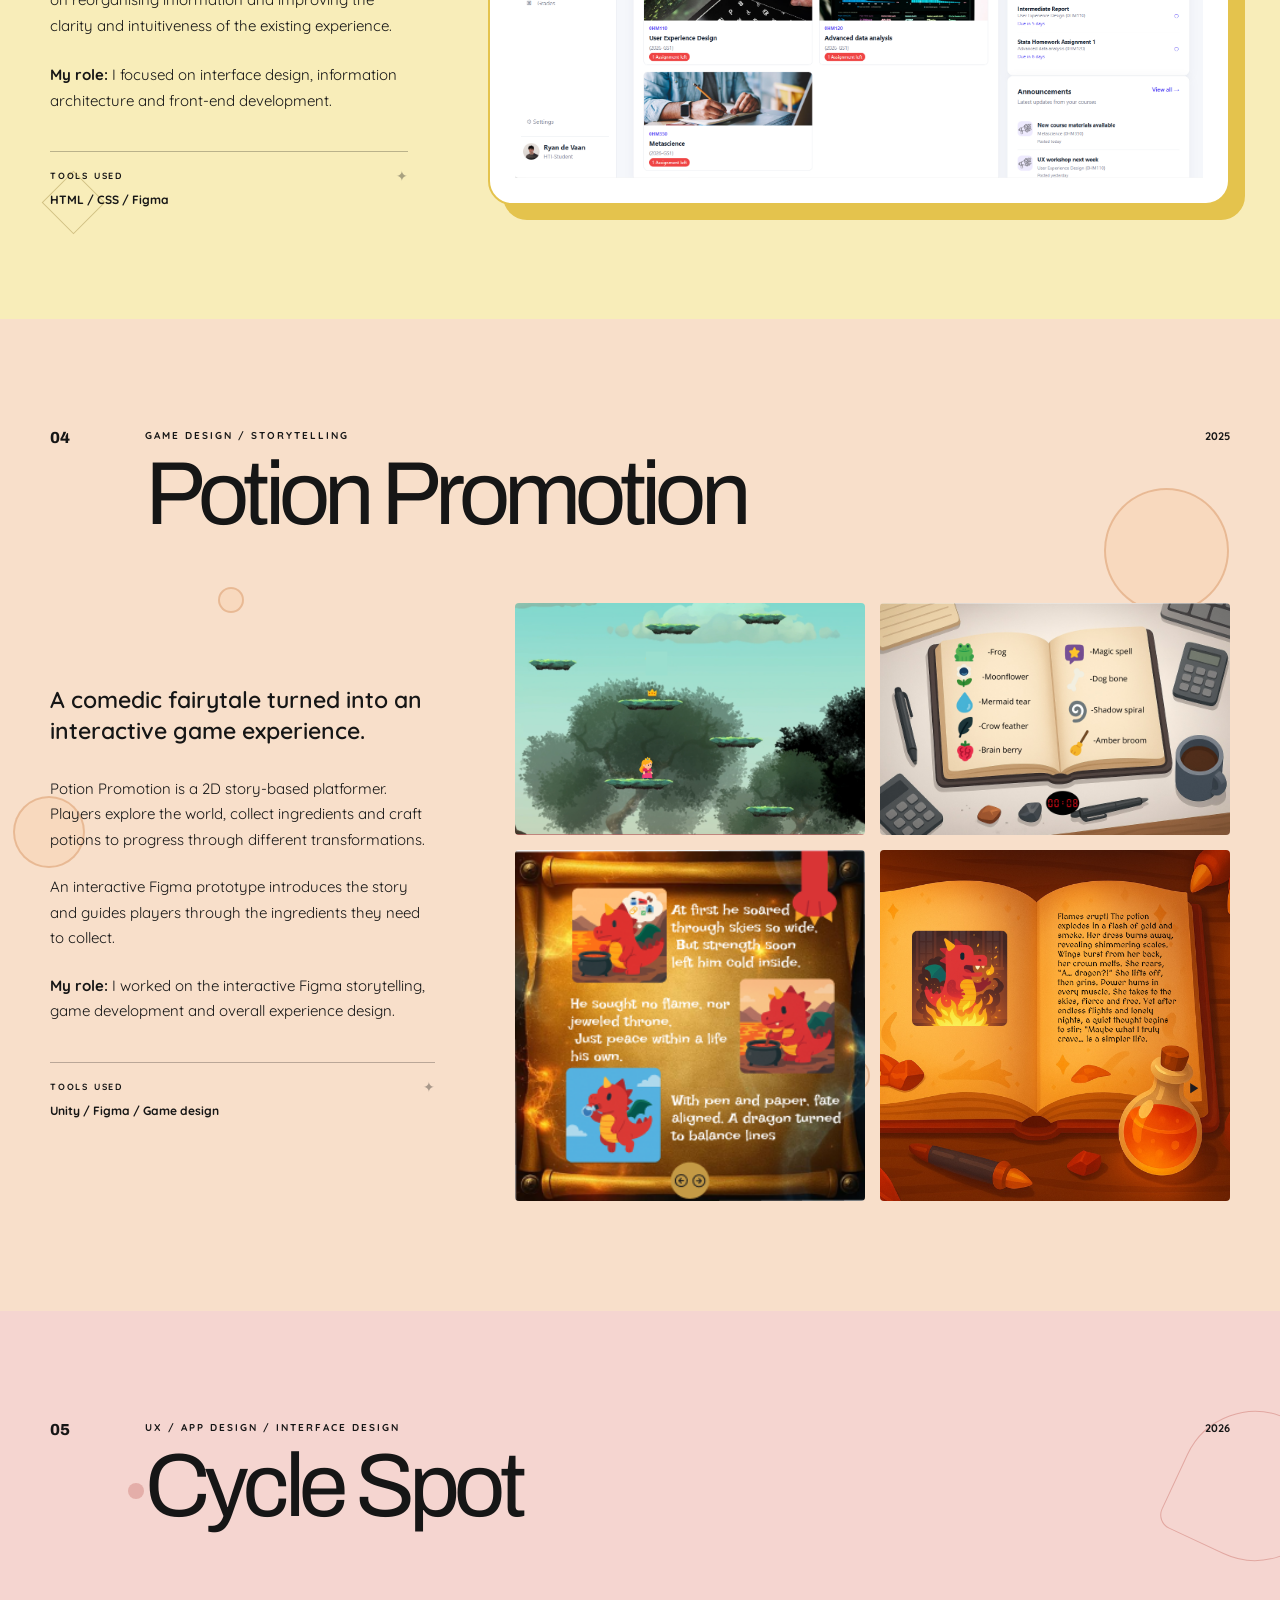
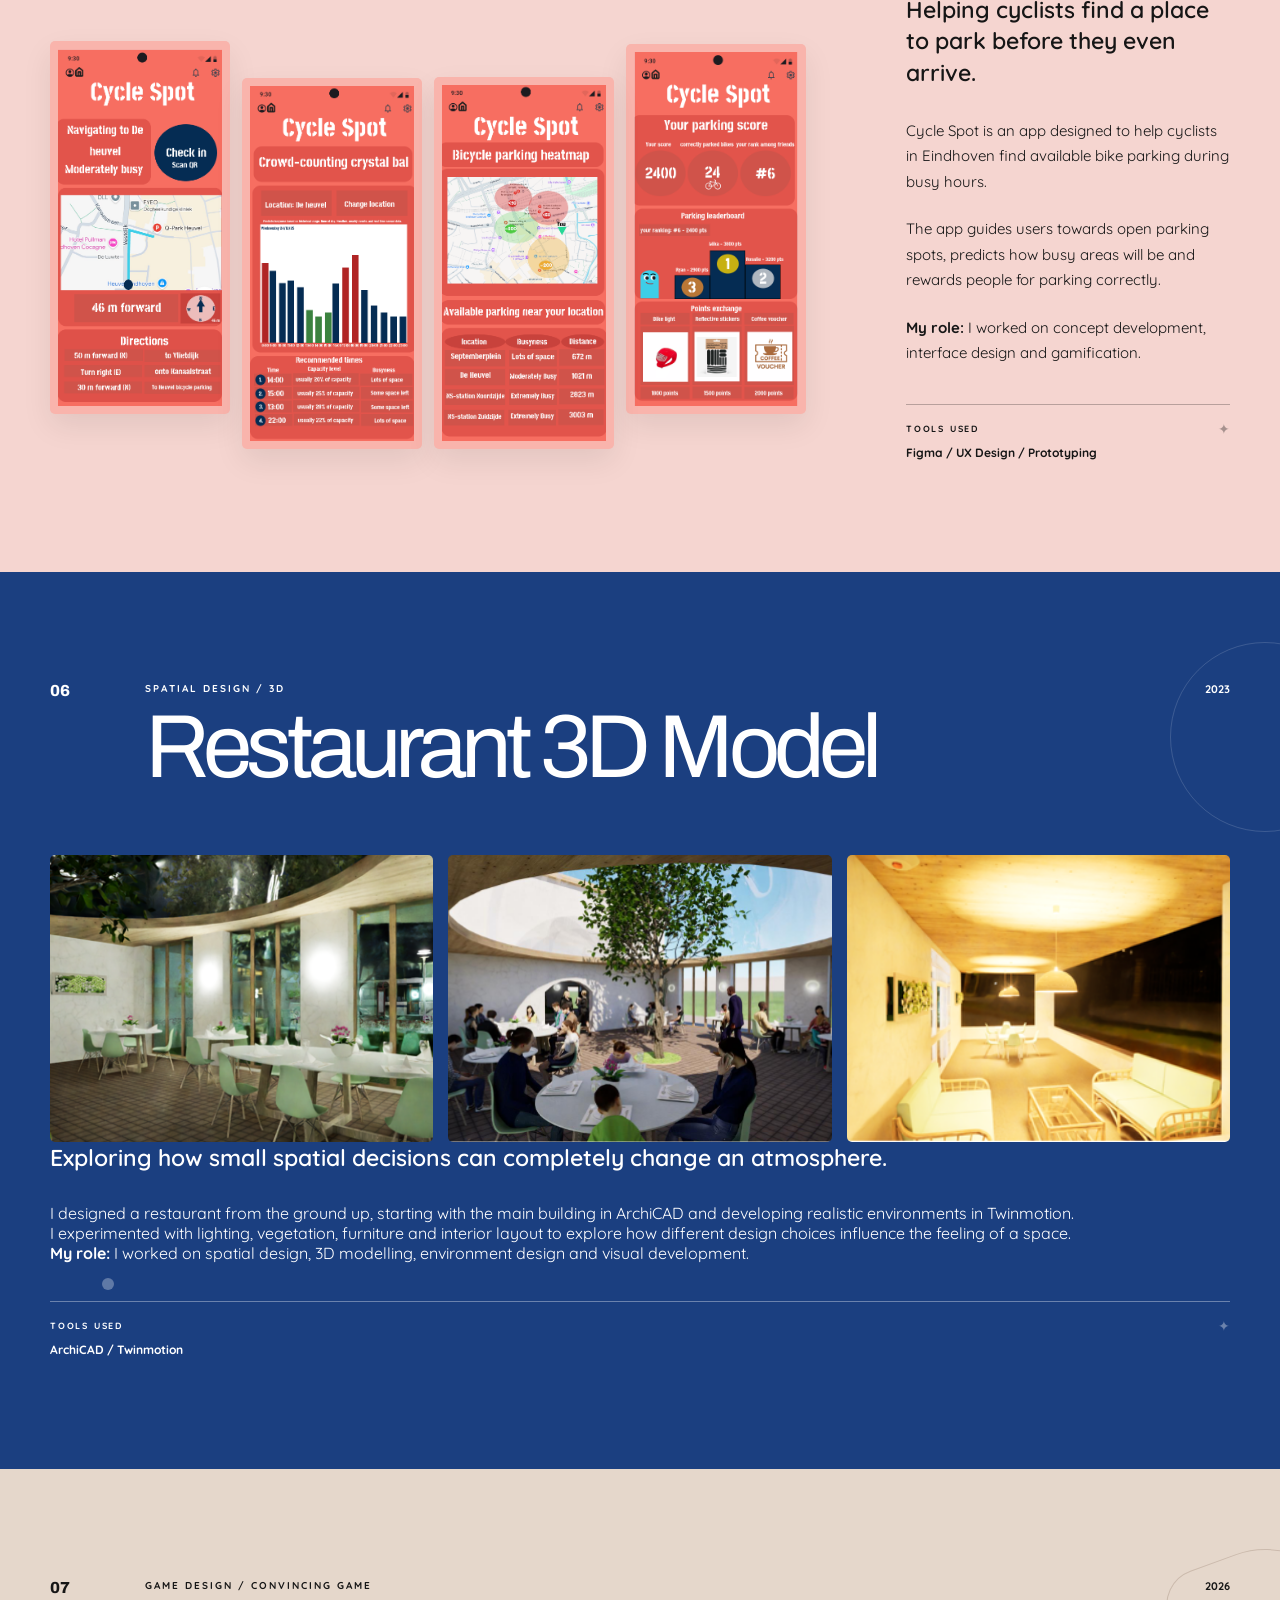
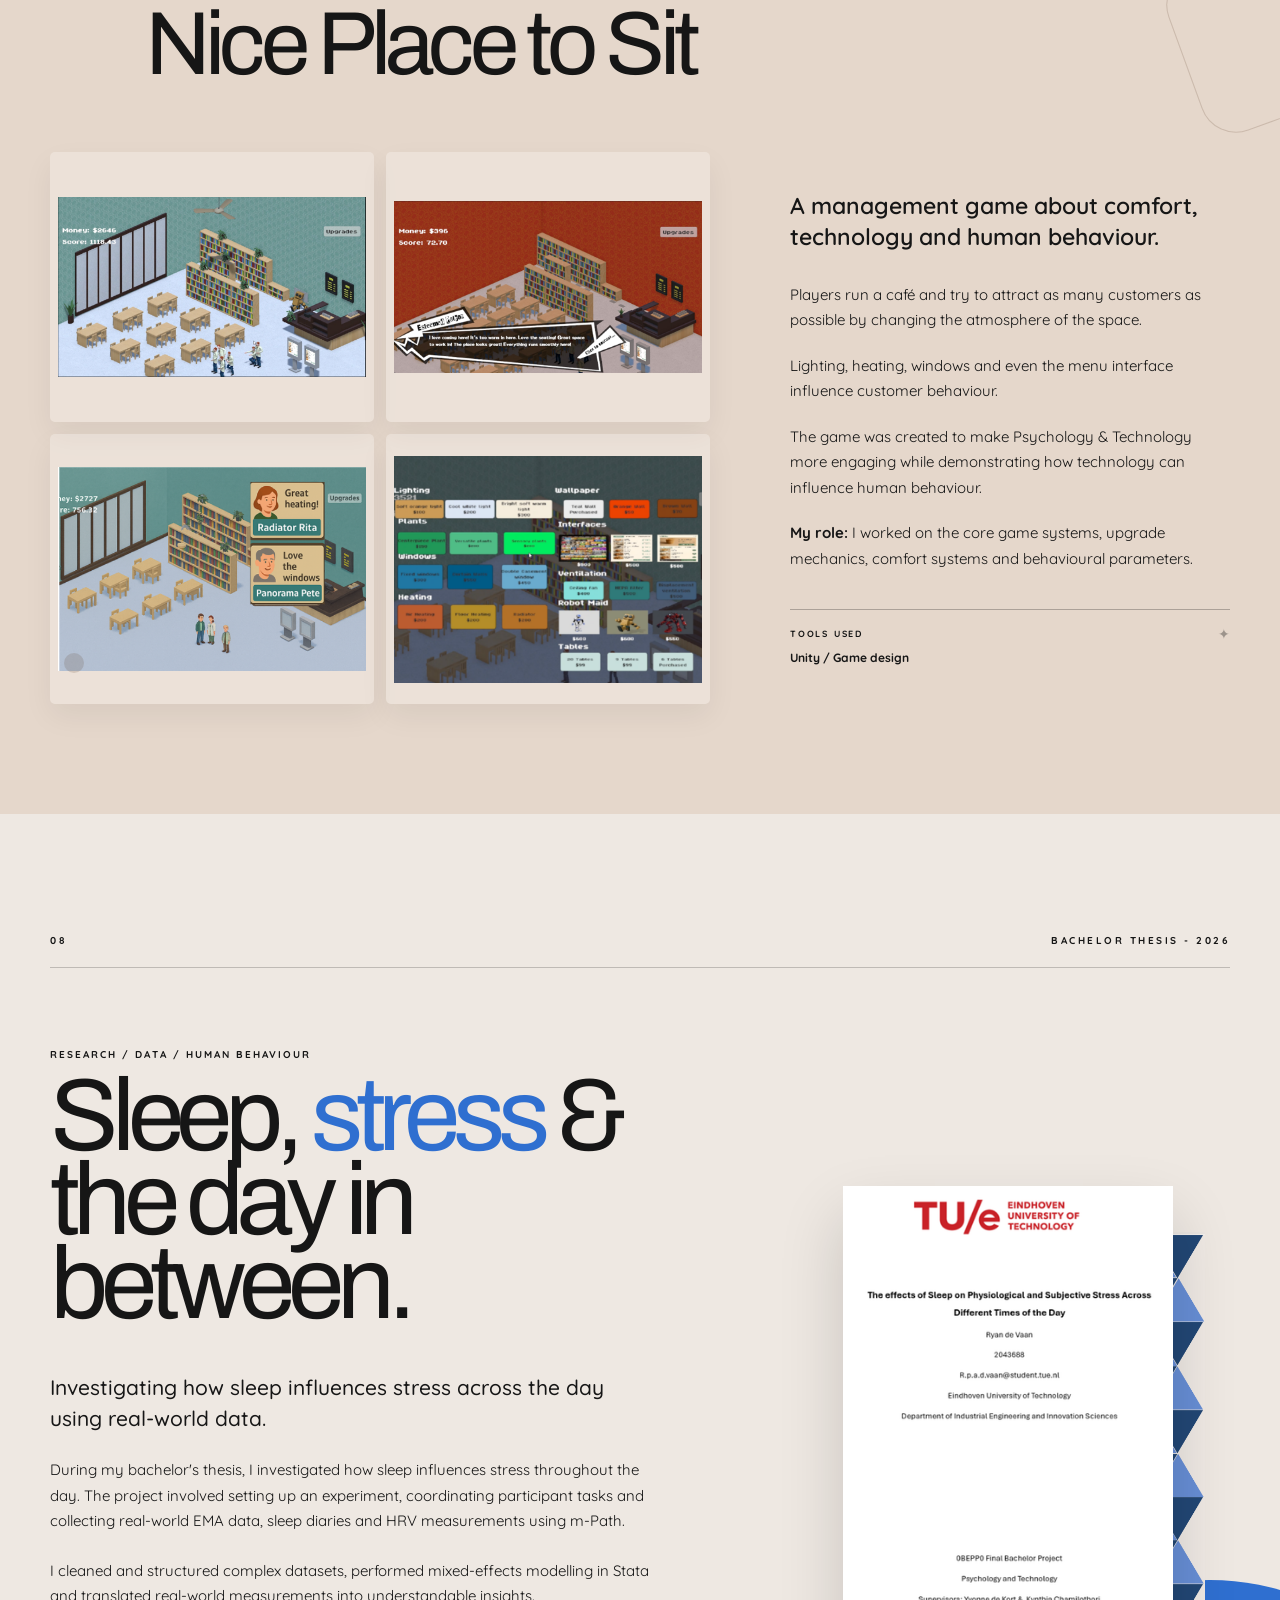
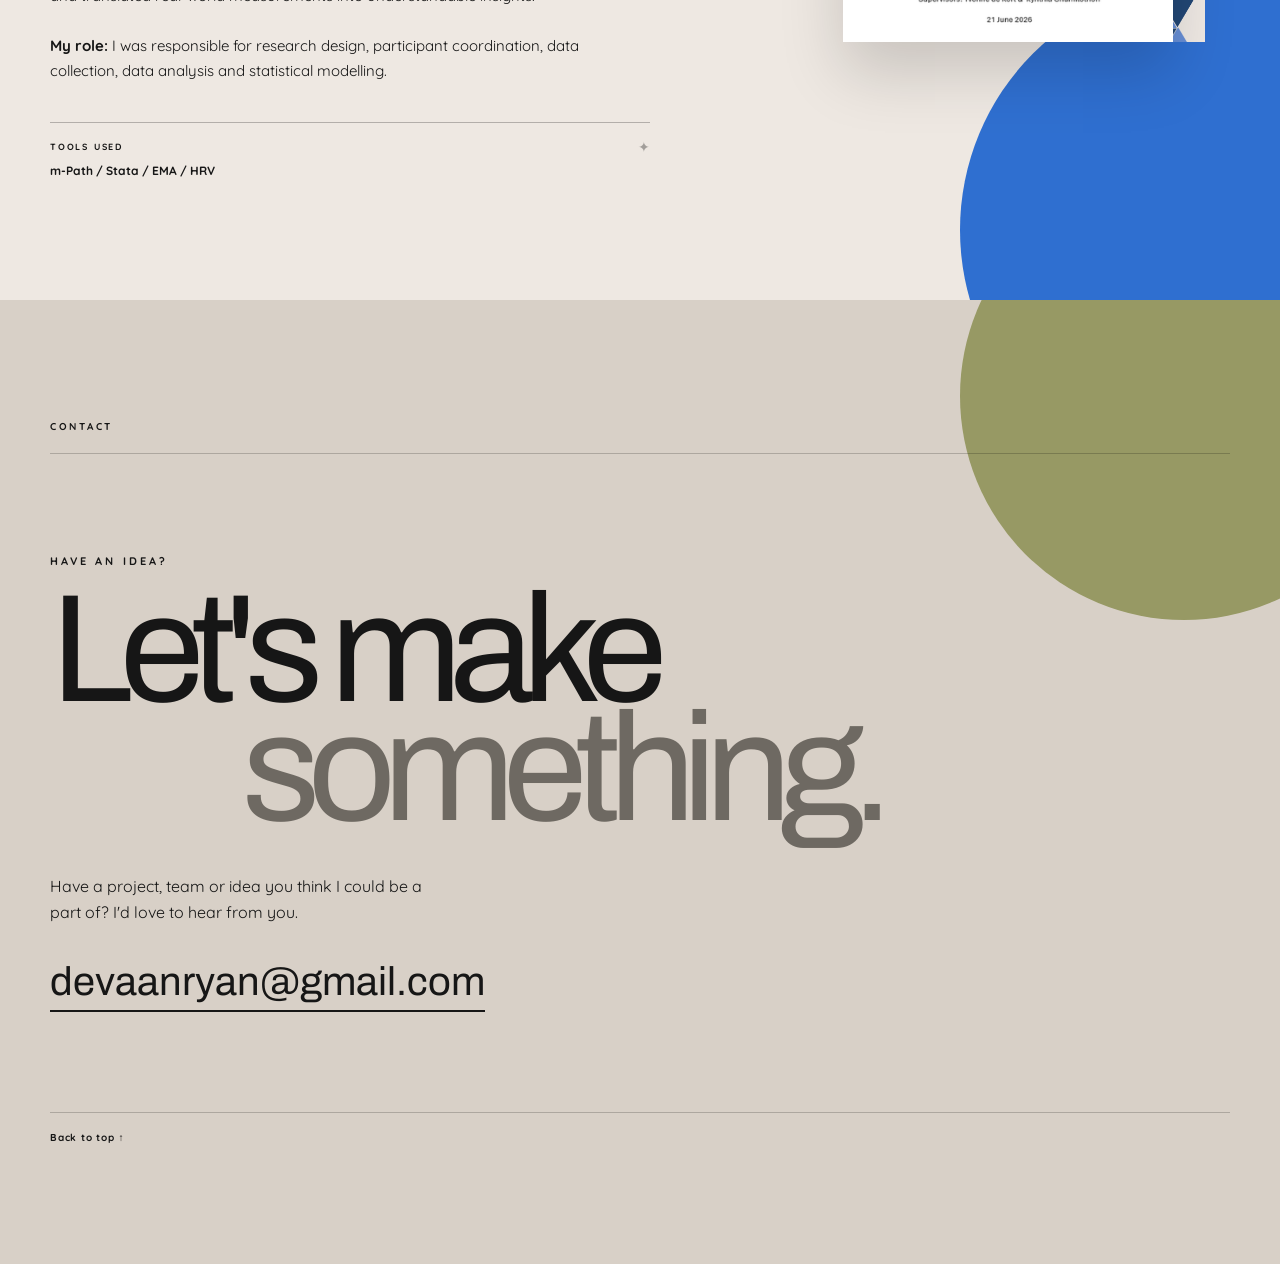
==== commit 7db99e91: "Improve mobile responsiveness" ====
--- a/index.html
+++ b/index.html
@@ -106,7 +106,6 @@
 
               <a class="button button-outline" href="#contact">
                 Get in touch
-                <span>↗</span>
               </a>
 
             </div>
@@ -117,7 +116,7 @@
 
         <div class="hero-bottom reveal">
 
-          <span>Based in the Netherlands</span>
+          <span>Based in Rosmalen</span>
 
           <span class="scroll-label">
             Scroll to explore
@@ -256,7 +255,7 @@
 
           <div>
             <span class="project-type">
-              INTERACTION / PHYSICAL COMPUTING
+              INTERACTION / PHYSICAL PROTOTYPE
             </span>
 
             <h2>Smart Pot</h2>
@@ -394,13 +393,12 @@
             <div class="mini-gallery">
 
               <img
-                id="pic2_chacha"
                 src="chachacharger_1.png"
                 alt="Cha Cha Charger hardware"
               >
 
               <img
-                src="pic2_chachacharger.png"
+                src="cha cha charger_pic2.png"
                 alt="Cha Cha Charger game"
               >
 
@@ -659,7 +657,7 @@
 
           <div>
             <span class="project-type">
-              UX / APP DESIGN / URBAN MOBILITY
+              UX / APP DESIGN / INTERFACE DESIGN
             </span>
 
             <h2>Cycle Spot</h2>
@@ -855,7 +853,7 @@
 
           <div>
             <span class="project-type">
-              GAME DESIGN / PSYCHOLOGY & TECHNOLOGY
+              GAME DESIGN / CONVINCING GAME
             </span>
 
             <h2>Nice Place to Sit</h2>
@@ -1076,7 +1074,6 @@
             href="mailto:devaanryan@gmail.com"
           >
             devaanryan@gmail.com
-            <span>↗</span>
           </a>
 
         </div>
@@ -1084,7 +1081,7 @@
 
         <footer>
 
-          <span>© 2026 Ryan de Vaan</span>
+          
 
           <a href="#top">
             Back to top ↑
--- a/style.css
+++ b/style.css
@@ -241,6 +241,9 @@
 
 .hero-inner {
 
+  position: relative;
+  z-index: 2;
+
   min-height: 100svh;
 
   padding-top: 110px;
@@ -256,6 +259,7 @@
 .hero-decoration {
 
   position: absolute;
+  z-index: 0;
 
   pointer-events: none;
 }
@@ -1424,10 +1428,10 @@
 }
 
 #pic2_chacha {
-  object-fit: contain;
-  width: 85%;
-  height: 85%;
-  margin: auto;
+  object-fit: cover;
+  width: 100%;
+  height: 100%;
+  margin: 0;
 }
 
 
@@ -2362,12 +2366,11 @@
   }
 
   .hero-decoration-2 {
-
     width: 50px;
     height: 50px;
 
     right: 15%;
-    bottom: 17%;
+    bottom: 300%;
   }
 
 
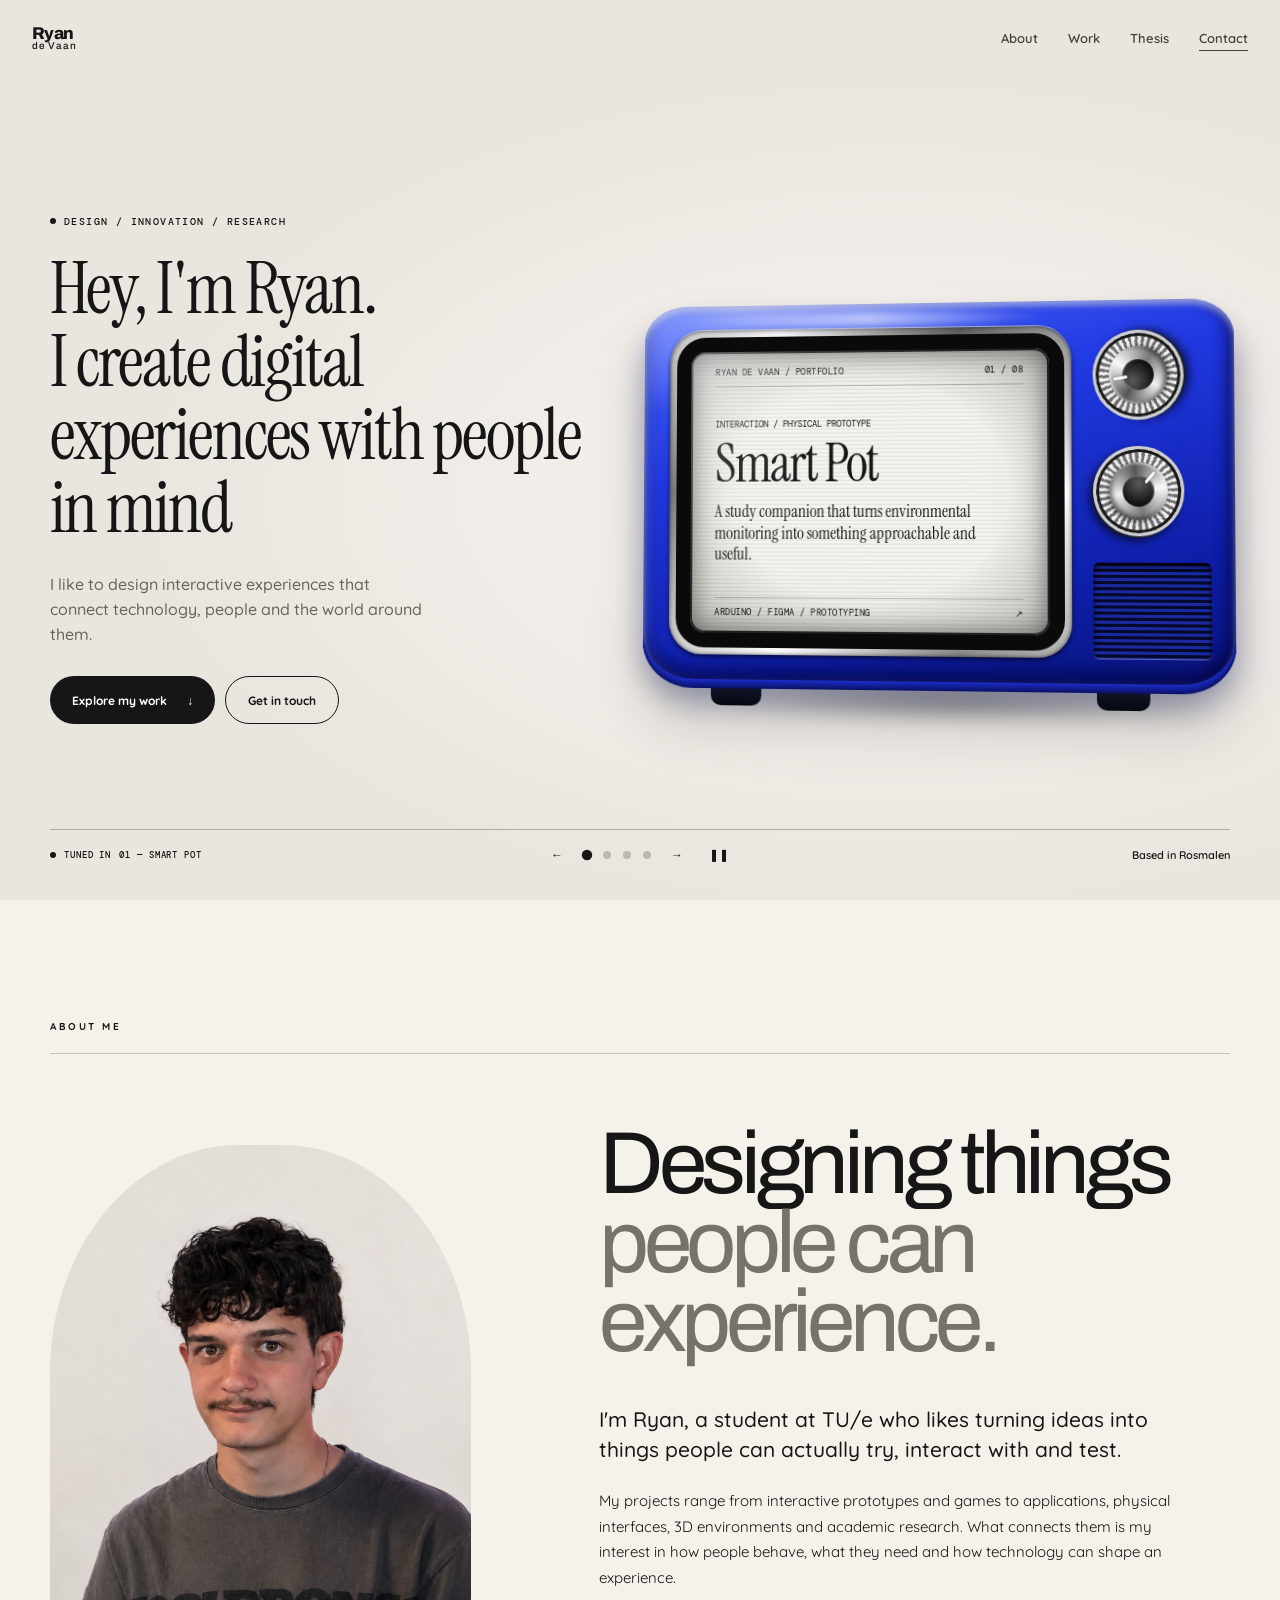
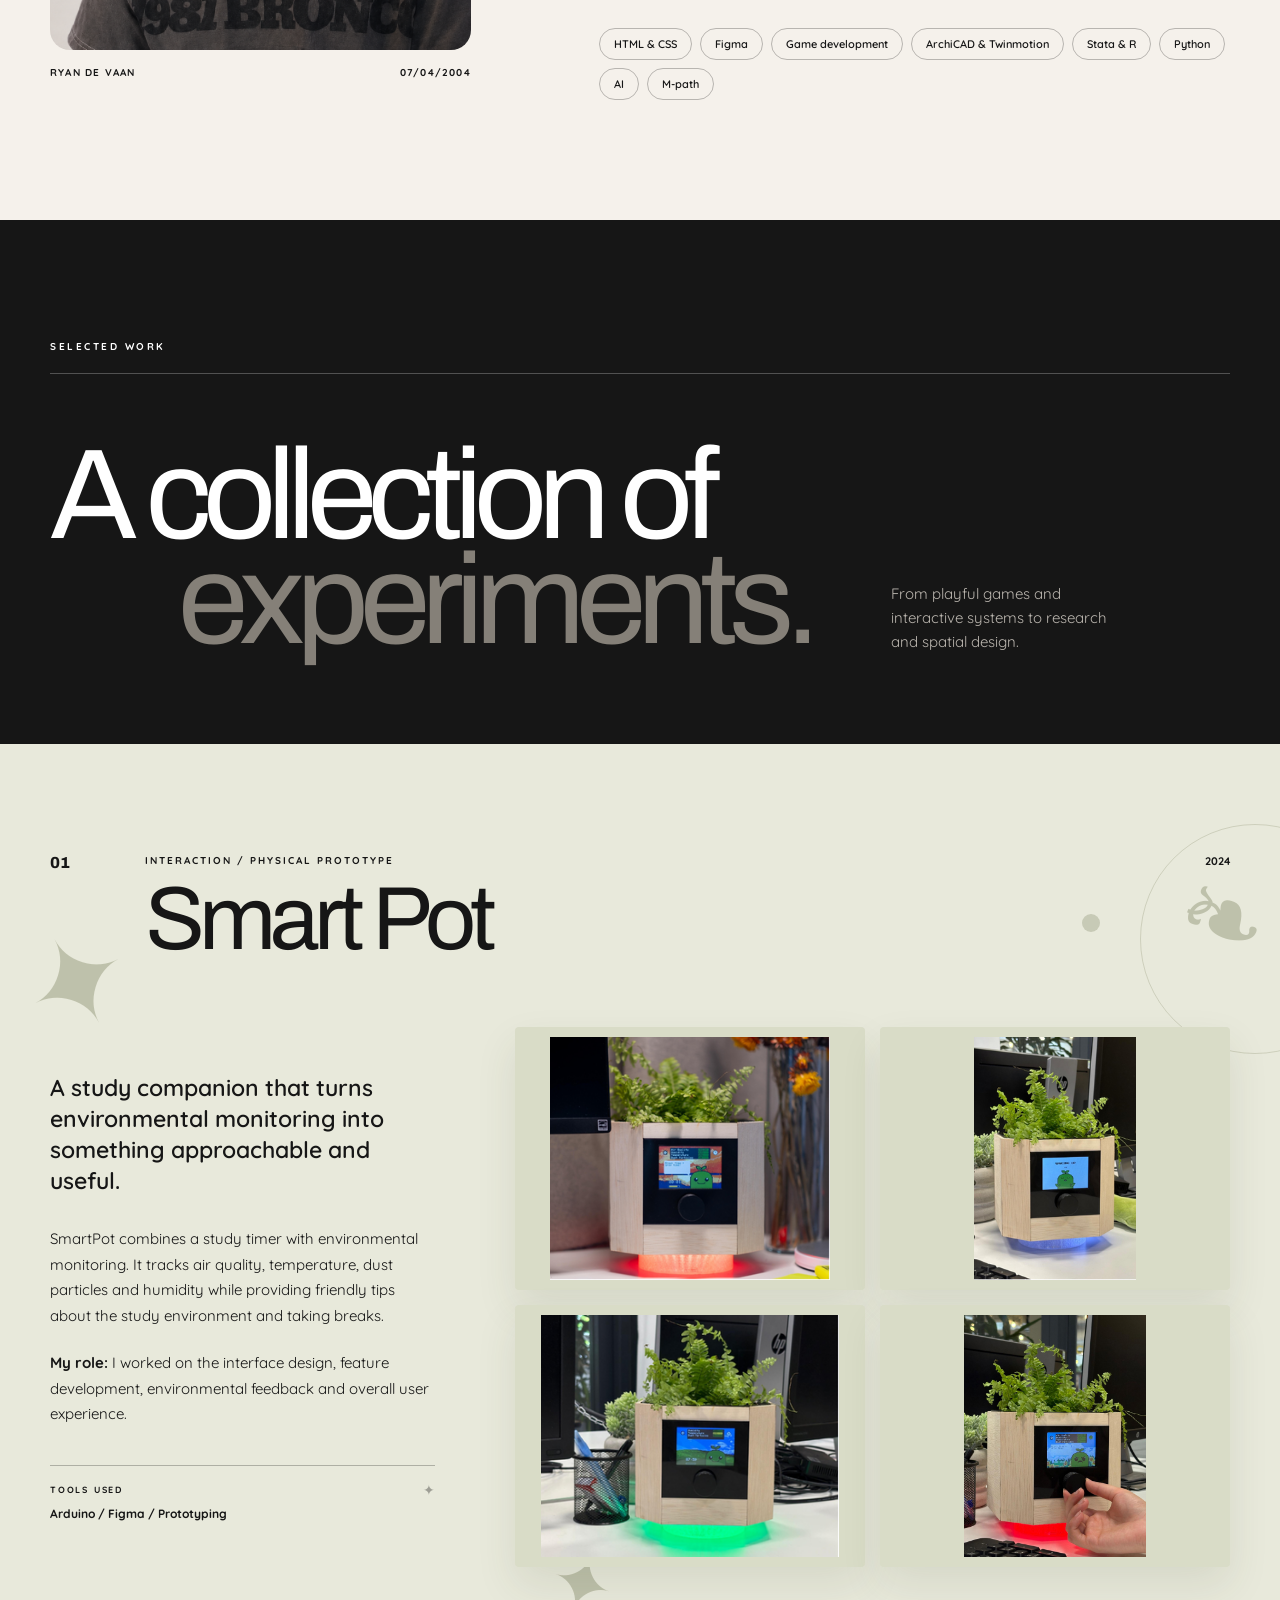
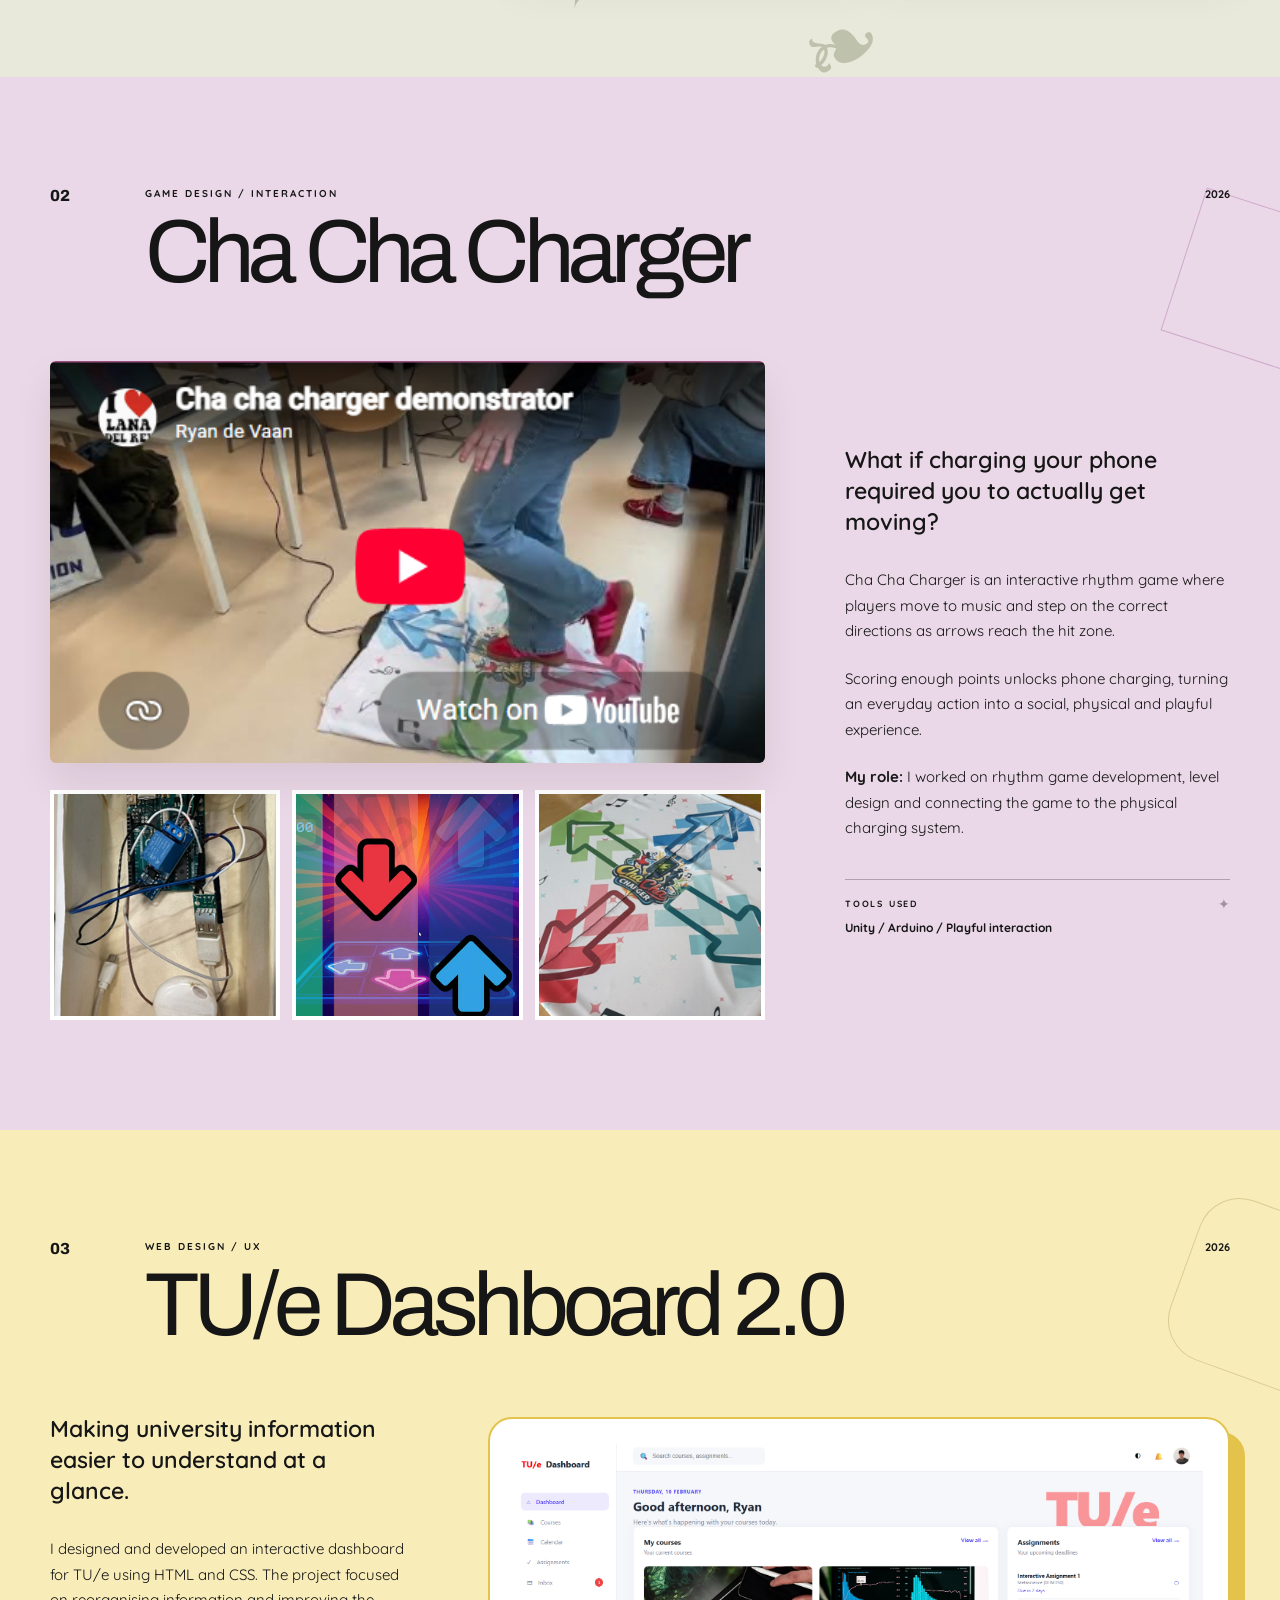
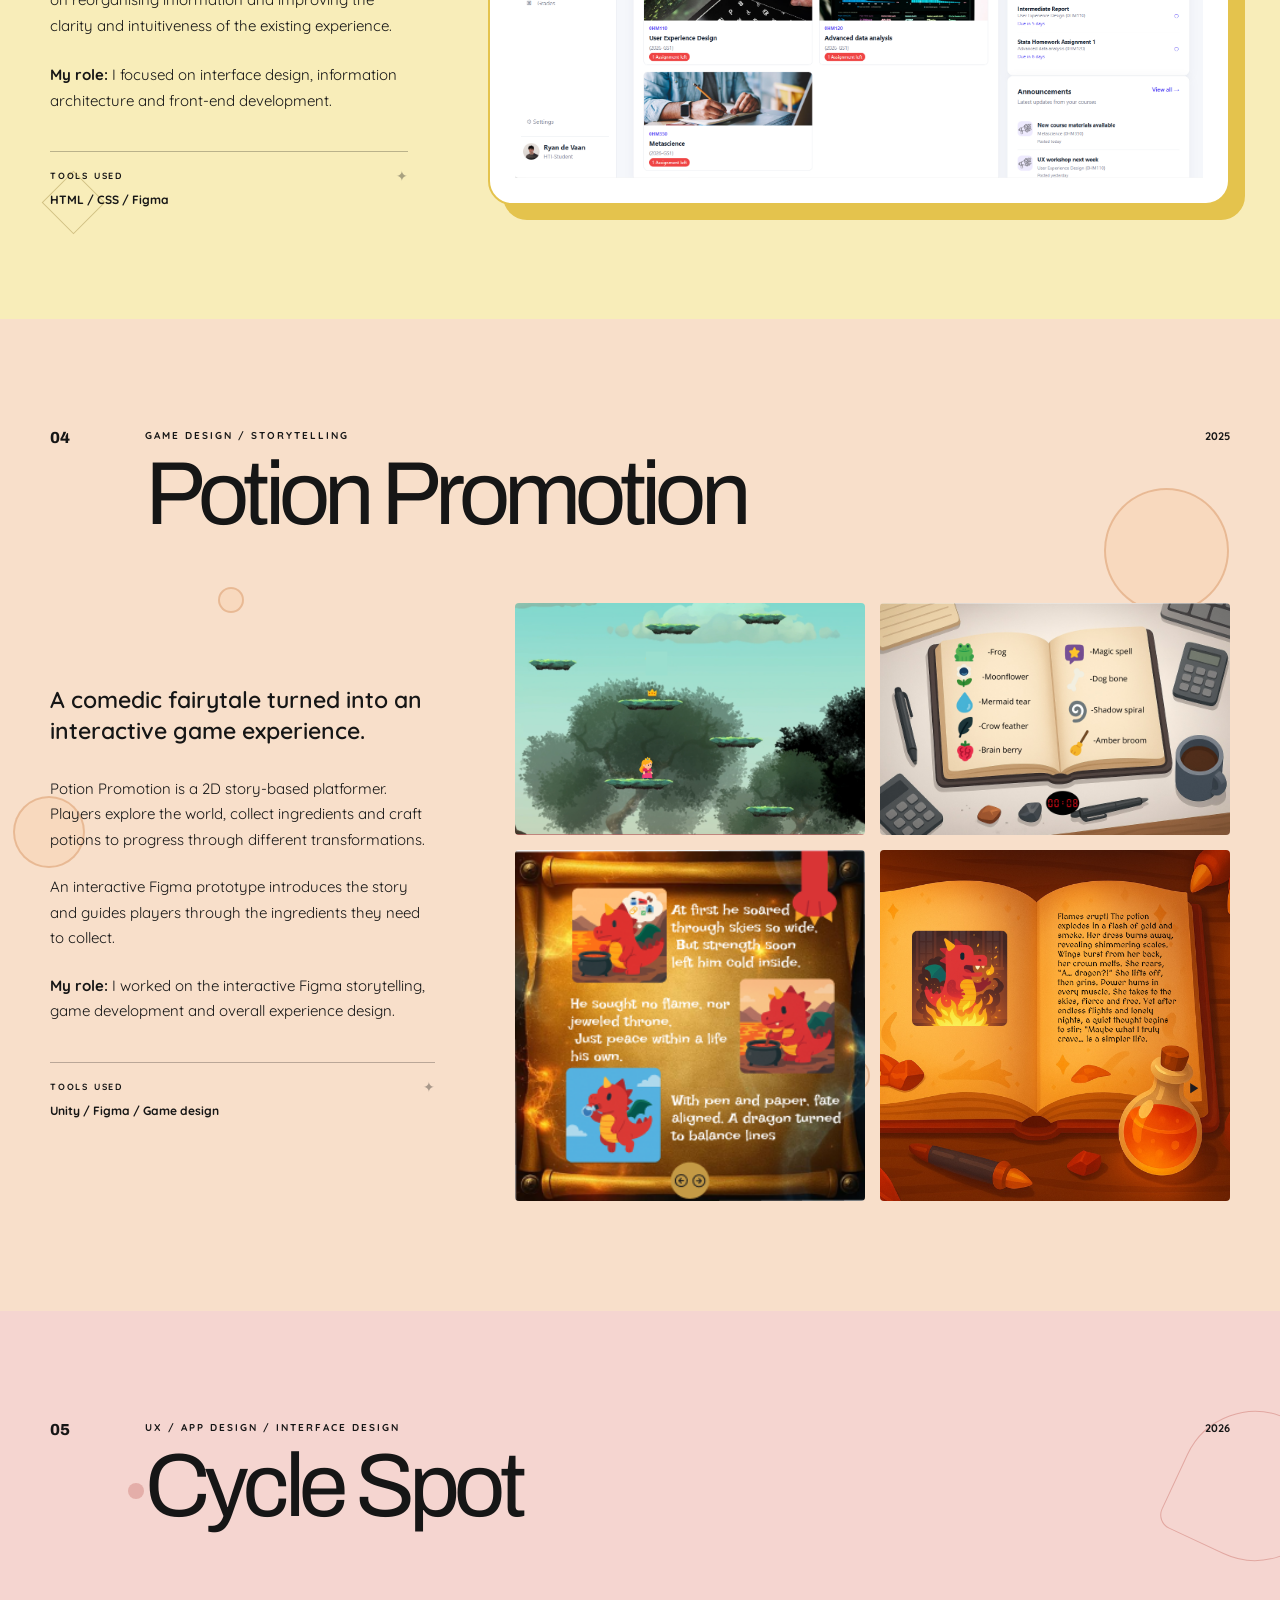
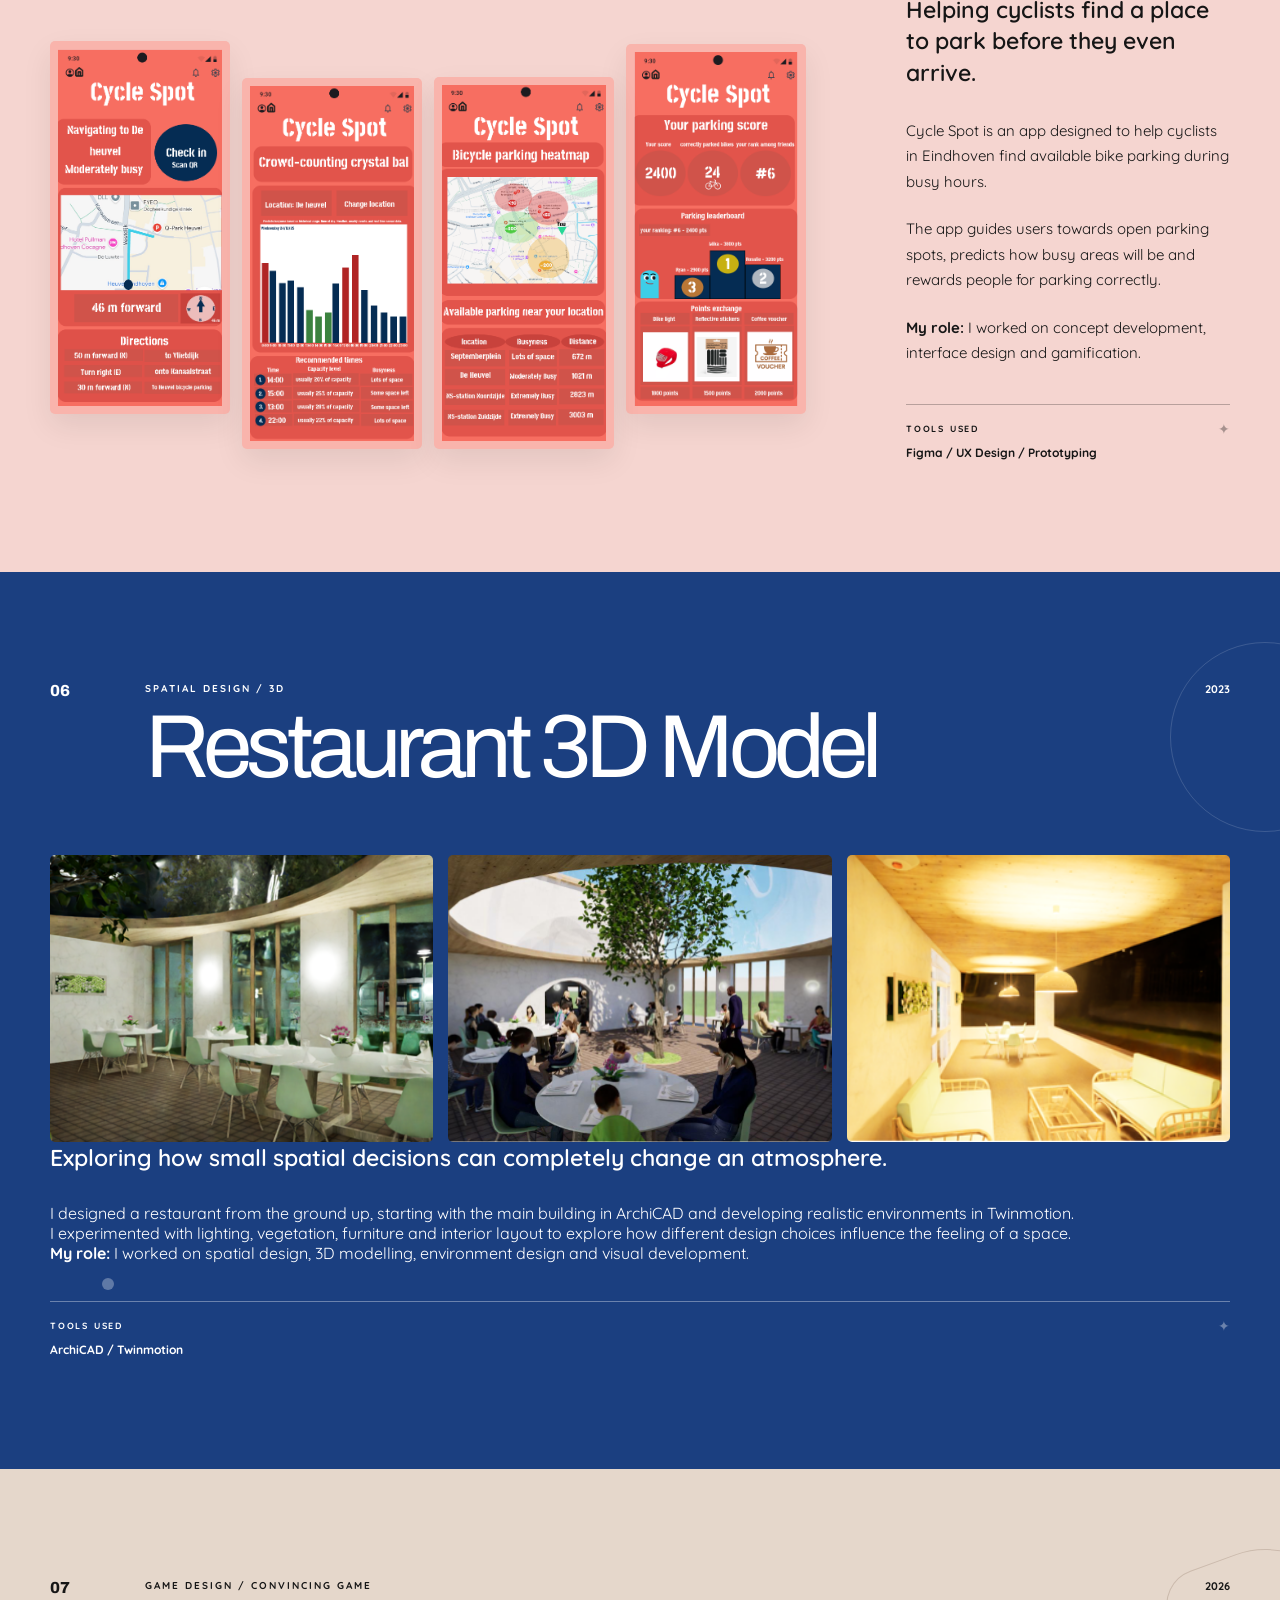
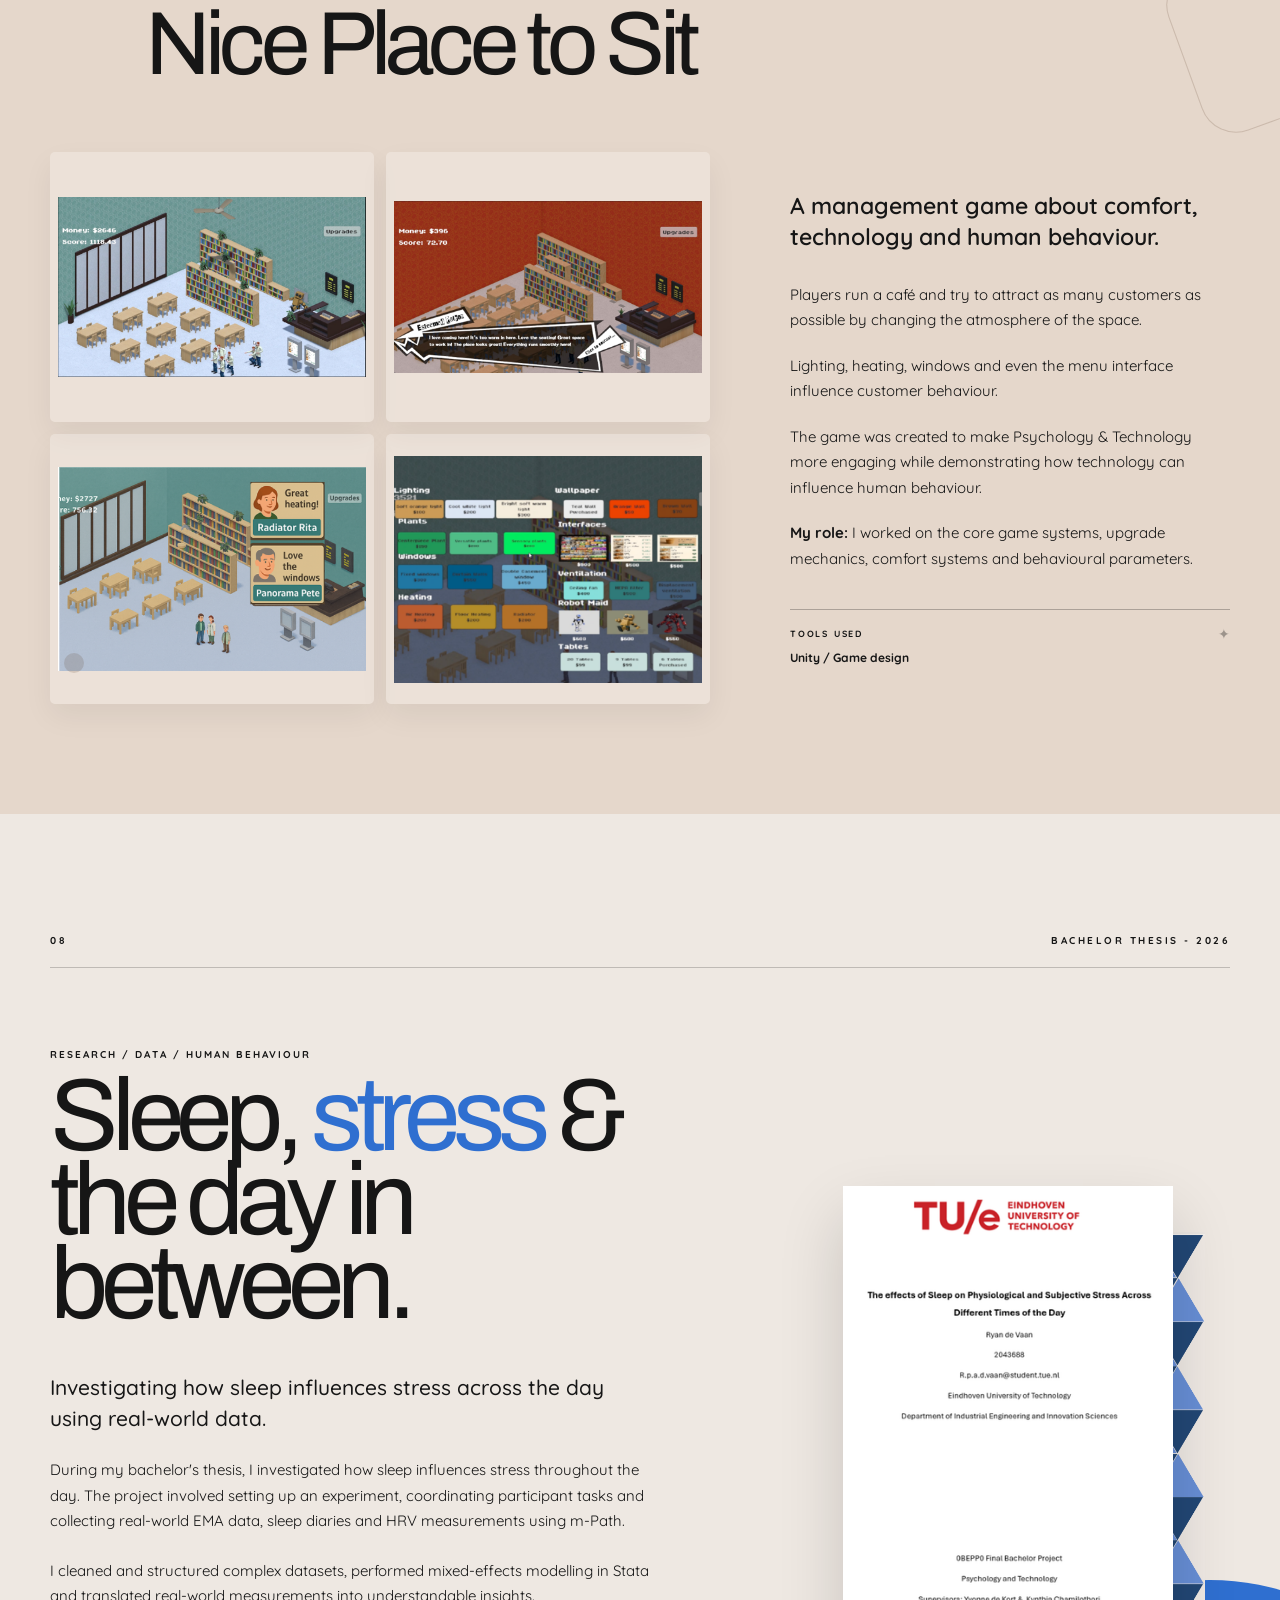
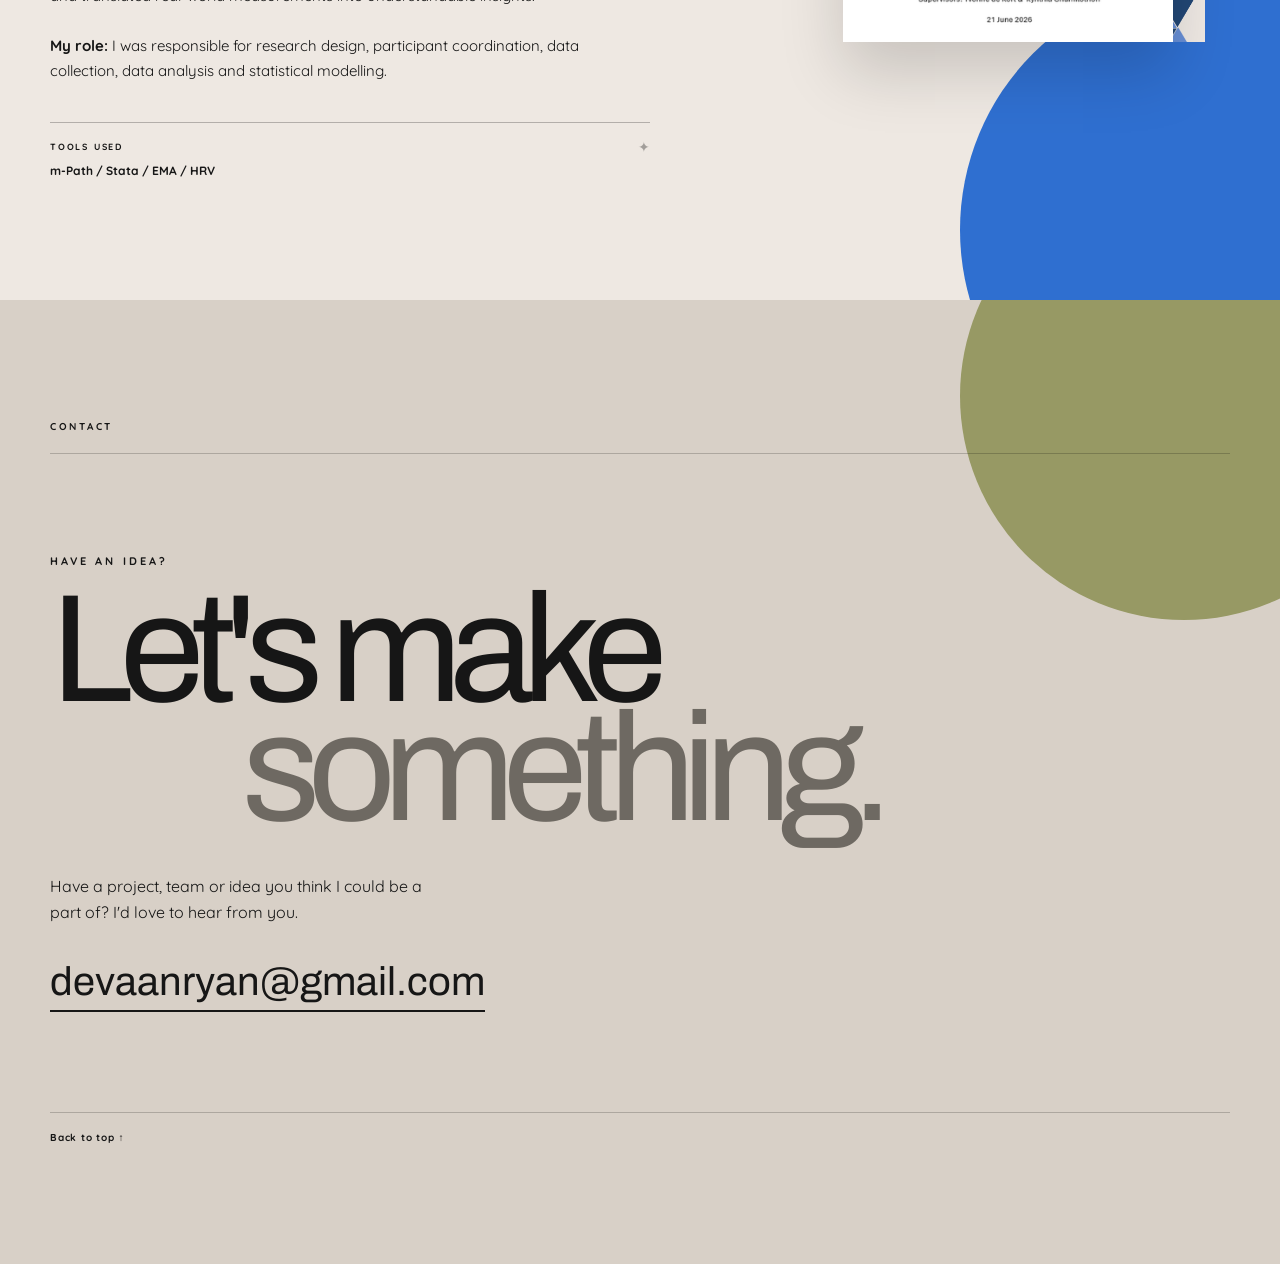
==== commit 244761f3: "Update portfolio website" ====
--- a/index.html
+++ b/index.html
@@ -2,16 +2,8 @@
 <html lang="en">
 <head>
   <meta charset="UTF-8">
-
-  <meta
-    name="viewport"
-    content="width=device-width, initial-scale=1.0"
-  >
-
-  <meta
-    name="description"
-    content="Portfolio of Ryan de Vaan — design, interaction, technology and research."
-  >
+  <meta name="viewport" content="width=device-width, initial-scale=1.0">
+  <meta name="description" content="Portfolio of Ryan de Vaan — design, interaction, technology and research.">
 
   <title>Ryan de Vaan — Portfolio</title>
 
@@ -19,11 +11,14 @@
   <link rel="preconnect" href="https://fonts.gstatic.com" crossorigin>
 
   <link
-    href="https://fonts.googleapis.com/css2?family=Archivo:wght@400;500;600;700;800&family=Quicksand:wght@400;500;600;700&display=swap"
+    href="https://fonts.googleapis.com/css2?family=Archivo:wght@400;500;600;700;800&family=DM+Mono:wght@400;500&family=Instrument+Serif&family=Quicksand:wght@400;500;600;700&display=swap"
     rel="stylesheet"
   >
 
   <link rel="stylesheet" href="style.css">
+
+  <!-- Analytics -->
+  <script defer src="https://cloud.umami.is/script.js" data-website-id="09a11065-6f03-43e9-88d5-4eb578f0919a"></script>
 </head>
 
 <body id="top">
@@ -40,20 +35,13 @@
     </a>
 
     <nav class="main-nav" id="main-nav">
-
       <a href="#about">About</a>
       <a href="#work">Work</a>
       <a href="#thesis">Thesis</a>
       <a href="#contact">Contact</a>
-
     </nav>
 
-    <button
-      class="menu-toggle"
-      id="menu-toggle"
-      aria-label="Open navigation"
-      aria-expanded="false"
-    >
+    <button class="menu-toggle" id="menu-toggle" aria-label="Open navigation" aria-expanded="false">
       <span></span>
       <span></span>
     </button>
@@ -64,69 +52,124 @@
   <main>
 
     <!-- =====================================================
-         HERO
+         HERO — TV
     ====================================================== -->
 
-    <section class="hero">
-
-      <div class="hero-decoration hero-decoration-1"></div>
-      <div class="hero-decoration hero-decoration-2"></div>
-
-      <div class="container hero-inner">
-
-        <div class="hero-top reveal">
-          <span>PORTFOLIO</span>
-          <span>2023 — 2026</span>
-        </div>
-
-        <div class="hero-title">
-
-          <p class="eyebrow reveal">
-            DESIGN / INNOVATION / RESEARCH
+    <section class="tv-hero" id="hero">
+      <div class="container tv-hero-inner">
+
+        <div class="tv-copy reveal">
+          <p class="tv-eyebrow"><i></i> DESIGN / INNOVATION / RESEARCH</p>
+
+          <h1 class="tv-title">Hey, I'm Ryan.</h1>
+          <h1 class="tv-title"> I create digital experiences with people in mind</h1>
+
+          <p class="tv-intro">
+            I like to design interactive experiences that connect
+            technology, people and the world around them.
           </p>
 
-          <h1 class="reveal">
-            Ryan
-            <em>de Vaan</em>
-          </h1>
-
-          <div class="hero-intro reveal">
-
-            <p>
-              I like to design interactive experiences that connect
-              technology, people and the world around them.
-            </p>
-
-            <div class="hero-actions">
-
-              <a class="button button-dark" href="#work">
-                Explore my work
-                <span>↓</span>
-              </a>
-
-              <a class="button button-outline" href="#contact">
-                Get in touch
-              </a>
-
-            </div>
-
-          </div>
-
-        </div>
-
-        <div class="hero-bottom reveal">
-
-          <span>Based in Rosmalen</span>
-
-          <span class="scroll-label">
-            Scroll to explore
-            <i>↓</i>
-          </span>
-
+          <div class="tv-actions">
+            <a class="button button-dark" href="#work">Explore my work <span>↓</span></a>
+            <a class="button button-outline" href="#contact">Get in touch</a>
+          </div>
+        </div>
+
+        <div class="tv-stage">
+          <div class="tv" id="tv">
+
+            <div class="antenna"><span></span></div>
+
+            <div class="cabinet">
+              <div class="bezel">
+                <div class="screen" id="tvScreen">
+
+                  <div class="slides">
+
+                    <section class="slide active">
+                      <div class="meta"><span>RYAN DE VAAN / PORTFOLIO</span><span>01 / 08</span></div>
+                      <div class="body">
+                        <p class="tag">INTERACTION / PHYSICAL PROTOTYPE</p>
+                        <h2>Smart Pot</h2>
+                        <p class="copy">A study companion that turns environmental monitoring into something approachable and useful.</p>
+                      </div>
+                      <div class="meta foot"><span>ARDUINO / FIGMA / PROTOTYPING</span><span>↗</span></div>
+                    </section>
+
+                    <section class="slide">
+                      <div class="meta"><span>RYAN DE VAAN / PORTFOLIO</span><span>02 / 08</span></div>
+                      <div class="body">
+                        <p class="tag">GAME DESIGN / INTERACTION</p>
+                        <h2>Cha Cha Charger</h2>
+                        <p class="copy">What if charging your phone required you to actually get moving?</p>
+                      </div>
+                      <div class="meta foot"><span>UNITY / ARDUINO / PLAYFUL INTERACTION</span><span>↗</span></div>
+                    </section>
+
+                    <section class="slide">
+                      <div class="meta"><span>RYAN DE VAAN / PORTFOLIO</span><span>05 / 08</span></div>
+                      <div class="body">
+                        <p class="tag">UX / APP DESIGN / INTERFACE DESIGN</p>
+                        <h2>Cycle Spot</h2>
+                        <p class="copy">Helping cyclists find a place to park before they even arrive.</p>
+                      </div>
+                      <div class="meta foot"><span>FIGMA / UX DESIGN / PROTOTYPING</span><span>↗</span></div>
+                    </section>
+
+                    <section class="slide">
+                      <div class="meta"><span>RYAN DE VAAN / PORTFOLIO</span><span>08 / 08</span></div>
+                      <div class="body">
+                        <p class="tag">RESEARCH / DATA / HUMAN BEHAVIOUR</p>
+                        <h2>Thesis</h2>
+                        <p class="copy">Investigating how sleep influences stress across the day using real-world data.</p>
+                      </div>
+                      <div class="meta foot"><span>M-PATH / STATA / EMA / HRV</span><span>↗</span></div>
+                    </section>
+
+                  </div>
+
+                  <div class="static"></div>
+                  <div class="scanlines"></div>
+                  <div class="glass"></div>
+                </div>
+              </div>
+
+              <div class="panel">
+                <div class="knob-row">
+                  <div class="knob" id="knobA"><div class="knob-cap"><b></b></div></div>
+                  
+                </div>
+                <div class="knob-row">
+                  <div class="knob" id="knobB"><div class="knob-cap"><b></b></div></div>
+    
+                </div>
+                <div class="grille"></div>
+              </div>
+            </div>
+
+            <div class="feet"><i></i><i></i></div>
+          </div>
+        </div>
+
+        <div class="tv-bottom reveal">
+          <p class="tv-tuned"><i></i> TUNED IN <span id="tvLabel">01 — SMART POT</span></p>
+
+          <div class="tv-controls">
+            <button class="tv-ctrl" id="tvPrev" aria-label="Previous screen">←</button>
+            <div class="tv-dots">
+              <button class="tv-dot active" aria-label="Screen 1"></button>
+              <button class="tv-dot" aria-label="Screen 2"></button>
+              <button class="tv-dot" aria-label="Screen 3"></button>
+              <button class="tv-dot" aria-label="Screen 4"></button>
+            </div>
+            <button class="tv-ctrl" id="tvNext" aria-label="Next screen">→</button>
+            <button class="tv-ctrl" id="tvPlay" aria-label="Pause slideshow">❚❚</button>
+          </div>
+
+          <span class="tv-based">Based in Rosmalen</span>
         </div>
 
       </div>
-
     </section>
 
 
@@ -146,10 +189,7 @@
 
           <div class="about-image reveal">
 
-            <img
-              src="about_me.png"
-              alt="Portrait of Ryan de Vaan"
-            >
+            <img src="about_me.png" alt="Portrait of Ryan de Vaan">
 
             <div class="image-caption">
               <span>Ryan de Vaan</span>
@@ -254,17 +294,13 @@
           <div class="project-number">01</div>
 
           <div>
-            <span class="project-type">
-              INTERACTION / PHYSICAL PROTOTYPE
-            </span>
-
+            <span class="project-type">INTERACTION / PHYSICAL PROTOTYPE</span>
             <h2>Smart Pot</h2>
           </div>
 
           <span class="project-year">2024</span>
 
         </div>
-
 
         <div class="project-grid">
 
@@ -292,42 +328,27 @@
 
             <div class="tools-used">
               <span>TOOLS USED</span>
-              <strong>
-                Arduino / Figma / Prototyping
-              </strong>
-            </div>
-
-          </div>
-
+              <strong>Arduino / Figma / Prototyping</strong>
+            </div>
+
+          </div>
 
           <div class="project-gallery smartpot-gallery reveal">
 
             <figure>
-              <img
-                src="Smartpot_1.png"
-                alt="Smart Pot interface and prototype"
-              >
-            </figure>
-
-            <figure>
-              <img
-                src="Smartpot_2.png"
-                alt="Smart Pot environmental monitoring"
-              >
-            </figure>
-
-            <figure>
-              <img
-                src="Smartpot_3.png"
-                alt="Smart Pot study interface"
-              >
-            </figure>
-
-            <figure>
-              <img
-                src="Smartpot_4.jpg"
-                alt="Smart Pot physical prototype"
-              >
+              <img src="Smartpot_1.png" alt="Smart Pot interface and prototype">
+            </figure>
+
+            <figure>
+              <img src="Smartpot_2.png" alt="Smart Pot environmental monitoring">
+            </figure>
+
+            <figure>
+              <img src="Smartpot_3.png" alt="Smart Pot study interface">
+            </figure>
+
+            <figure>
+              <img src="Smartpot_4.jpg" alt="Smart Pot physical prototype">
             </figure>
 
           </div>
@@ -355,17 +376,13 @@
           <div class="project-number">02</div>
 
           <div>
-            <span class="project-type">
-              GAME DESIGN / INTERACTION
-            </span>
-
+            <span class="project-type">GAME DESIGN / INTERACTION</span>
             <h2>Cha Cha Charger</h2>
           </div>
 
           <span class="project-year">2026</span>
 
         </div>
-
 
         <div class="project-grid project-grid-reverse">
 
@@ -378,10 +395,7 @@
               rel="noopener noreferrer"
             >
 
-              <img
-                src="chachacharger_4.png"
-                alt="Cha Cha Charger demo"
-              >
+              <img src="chachacharger_4.png" alt="Cha Cha Charger demo">
 
               <div class="video-overlay">
                 <span>WATCH DEMO</span>
@@ -391,26 +405,12 @@
             </a>
 
             <div class="mini-gallery">
-
-              <img
-                src="chachacharger_1.png"
-                alt="Cha Cha Charger hardware"
-              >
-
-              <img
-                src="cha cha charger_pic2.png"
-                alt="Cha Cha Charger game"
-              >
-
-              <img
-                src="chachacharger_3.png"
-                alt="Cha Cha Charger rhythm interface"
-              >
-
-            </div>
-
-          </div>
-
+              <img src="chachacharger_1.png" alt="Cha Cha Charger hardware">
+              <img src="cha cha charger_pic2.png" alt="Cha Cha Charger game">
+              <img src="chachacharger_3.png" alt="Cha Cha Charger rhythm interface">
+            </div>
+
+          </div>
 
           <div class="project-description reveal">
 
@@ -440,9 +440,7 @@
 
             <div class="tools-used">
               <span>TOOLS USED</span>
-              <strong>
-                Unity / Arduino / Playful interaction
-              </strong>
+              <strong>Unity / Arduino / Playful interaction</strong>
             </div>
 
           </div>
@@ -470,17 +468,13 @@
           <div class="project-number">03</div>
 
           <div>
-            <span class="project-type">
-              WEB DESIGN / UX
-            </span>
-
+            <span class="project-type">WEB DESIGN / UX</span>
             <h2>TU/e Dashboard 2.0</h2>
           </div>
 
           <span class="project-year">2026</span>
 
         </div>
-
 
         <div class="dashboard-project reveal">
 
@@ -507,21 +501,13 @@
 
             <div class="tools-used">
               <span>TOOLS USED</span>
-              <strong>
-                HTML / CSS / Figma
-              </strong>
-            </div>
-
-          </div>
-
+              <strong>HTML / CSS / Figma</strong>
+            </div>
+
+          </div>
 
           <div class="dashboard-image">
-
-            <img
-              src="dashboard.png"
-              alt="TU/e dashboard interface"
-            >
-
+            <img src="dashboard.png" alt="TU/e dashboard interface">
           </div>
 
         </div>
@@ -551,17 +537,13 @@
           <div class="project-number">04</div>
 
           <div>
-            <span class="project-type">
-              GAME DESIGN / STORYTELLING
-            </span>
-
+            <span class="project-type">GAME DESIGN / STORYTELLING</span>
             <h2>Potion Promotion</h2>
           </div>
 
           <span class="project-year">2025</span>
 
         </div>
-
 
         <div class="project-grid">
 
@@ -593,42 +575,27 @@
 
             <div class="tools-used">
               <span>TOOLS USED</span>
-              <strong>
-                Unity / Figma / Game design
-              </strong>
-            </div>
-
-          </div>
-
+              <strong>Unity / Figma / Game design</strong>
+            </div>
+
+          </div>
 
           <div class="project-gallery gallery-four potion-gallery reveal">
 
             <figure>
-              <img
-                src="potionpromotion_1.png"
-                alt="Potion Promotion gameplay"
-              >
-            </figure>
-
-            <figure>
-              <img
-                src="potionpromotion_2.png"
-                alt="Potion Promotion concept"
-              >
-            </figure>
-
-            <figure>
-              <img
-                src="potionpromotion_3.png"
-                alt="Potion Promotion story"
-              >
-            </figure>
-
-            <figure>
-              <img
-                src="potionpromotion_4.png"
-                alt="Potion Promotion interface"
-              >
+              <img src="potionpromotion_1.png" alt="Potion Promotion gameplay">
+            </figure>
+
+            <figure>
+              <img src="potionpromotion_2.png" alt="Potion Promotion concept">
+            </figure>
+
+            <figure>
+              <img src="potionpromotion_3.png" alt="Potion Promotion story">
+            </figure>
+
+            <figure>
+              <img src="potionpromotion_4.png" alt="Potion Promotion interface">
             </figure>
 
           </div>
@@ -656,10 +623,7 @@
           <div class="project-number">05</div>
 
           <div>
-            <span class="project-type">
-              UX / APP DESIGN / INTERFACE DESIGN
-            </span>
-
+            <span class="project-type">UX / APP DESIGN / INTERFACE DESIGN</span>
             <h2>Cycle Spot</h2>
           </div>
 
@@ -667,33 +631,14 @@
 
         </div>
 
-
         <div class="cycle-layout reveal">
 
           <div class="cycle-images">
-
-            <img
-              src="cyclespot_1.png"
-              alt="Cycle Spot navigation"
-            >
-
-            <img
-              src="cyclespot_2.png"
-              alt="Cycle Spot crowd counting"
-            >
-
-            <img
-              src="cyclespot_3.png"
-              alt="Cycle Spot heatmap"
-            >
-
-            <img
-              src="cyclespot_4.png"
-              alt="Cycle Spot parking score"
-            >
-
-          </div>
-
+            <img src="cyclespot_1.png" alt="Cycle Spot navigation">
+            <img src="cyclespot_2.png" alt="Cycle Spot crowd counting">
+            <img src="cyclespot_3.png" alt="Cycle Spot heatmap">
+            <img src="cyclespot_4.png" alt="Cycle Spot parking score">
+          </div>
 
           <div class="cycle-copy">
 
@@ -722,9 +667,7 @@
 
             <div class="tools-used">
               <span>TOOLS USED</span>
-              <strong>
-                Figma / UX Design / Prototyping
-              </strong>
+              <strong>Figma / UX Design / Prototyping</strong>
             </div>
 
           </div>
@@ -752,10 +695,7 @@
           <div class="project-number">06</div>
 
           <div>
-            <span class="project-type">
-              SPATIAL DESIGN / 3D
-            </span>
-
+            <span class="project-type">SPATIAL DESIGN / 3D</span>
             <h2>Restaurant 3D Model</h2>
           </div>
 
@@ -763,34 +703,23 @@
 
         </div>
 
-
         <div class="restaurant-layout reveal">
 
           <div class="restaurant-gallery">
 
             <figure>
-              <img
-                src="img_rest1.png"
-                alt="Restaurant exterior 3D model"
-              >
-            </figure>
-
-            <figure>
-              <img
-                src="3d_restaurant_2.png"
-                alt="Restaurant render"
-              >
-            </figure>
-
-            <figure>
-              <img
-                src="vers_2.png"
-                alt="Restaurant interior"
-              >
-            </figure>
-
-          </div>
-
+              <img src="img_rest1.png" alt="Restaurant exterior 3D model">
+            </figure>
+
+            <figure>
+              <img src="3d_restaurant_2.png" alt="Restaurant render">
+            </figure>
+
+            <figure>
+              <img src="vers_2.png" alt="Restaurant interior">
+            </figure>
+
+          </div>
 
           <div class="restaurant-text">
 
@@ -813,7 +742,6 @@
               of a space.
             </p>
 
-            
             <p>
               <strong>My role:</strong>
               I worked on spatial design, 3D modelling,
@@ -822,9 +750,7 @@
 
             <div class="tools-used">
               <span>TOOLS USED</span>
-              <strong>
-                ArchiCAD / Twinmotion
-              </strong>
+              <strong>ArchiCAD / Twinmotion</strong>
             </div>
 
           </div>
@@ -852,10 +778,7 @@
           <div class="project-number">07</div>
 
           <div>
-            <span class="project-type">
-              GAME DESIGN / CONVINCING GAME
-            </span>
-
+            <span class="project-type">GAME DESIGN / CONVINCING GAME</span>
             <h2>Nice Place to Sit</h2>
           </div>
 
@@ -863,41 +786,27 @@
 
         </div>
 
-
         <div class="sit-layout">
 
           <div class="sit-gallery reveal">
 
             <figure>
-              <img
-                src="niceplacetosit_1.png"
-                alt="Nice Place to Sit gameplay"
-              >
-            </figure>
-
-            <figure>
-              <img
-                src="niceplacetosit_2.png"
-                alt="Nice Place to Sit interface"
-              >
-            </figure>
-
-            <figure>
-              <img
-                src="niceplacetosit_3.png"
-                alt="Nice Place to Sit environment"
-              >
-            </figure>
-
-            <figure>
-              <img
-                src="niceplacetosit_4.png"
-                alt="Nice Place to Sit game"
-              >
-            </figure>
-
-          </div>
-
+              <img src="niceplacetosit_1.png" alt="Nice Place to Sit gameplay">
+            </figure>
+
+            <figure>
+              <img src="niceplacetosit_2.png" alt="Nice Place to Sit interface">
+            </figure>
+
+            <figure>
+              <img src="niceplacetosit_3.png" alt="Nice Place to Sit environment">
+            </figure>
+
+            <figure>
+              <img src="niceplacetosit_4.png" alt="Nice Place to Sit game">
+            </figure>
+
+          </div>
 
           <div class="sit-copy reveal">
 
@@ -932,9 +841,7 @@
 
             <div class="tools-used">
               <span>TOOLS USED</span>
-              <strong>
-                Unity / Game design
-              </strong>
+              <strong>Unity / Game design</strong>
             </div>
 
           </div>
@@ -961,14 +868,11 @@
           <span>BACHELOR THESIS - 2026</span>
         </div>
 
-
         <div class="thesis-grid">
 
           <div class="thesis-content reveal">
 
-            <span class="project-type">
-              RESEARCH / DATA / HUMAN BEHAVIOUR
-            </span>
+            <span class="project-type">RESEARCH / DATA / HUMAN BEHAVIOUR</span>
 
             <h2>
               Sleep,
@@ -1006,27 +910,16 @@
 
             <div class="tools-used">
               <span>TOOLS USED</span>
-              <strong>
-                m-Path / Stata / EMA / HRV
-              </strong>
-            </div>
-
-          </div>
-
+              <strong>m-Path / Stata / EMA / HRV</strong>
+            </div>
+
+          </div>
 
           <div class="thesis-visual reveal">
 
-            <img
-              src="thesis.png"
-              alt="Bachelor thesis document"
-            >
-
-            <img
-              class="triangle-pattern"
-              src="triangles.png"
-              alt=""
-              aria-hidden="true"
-            >
+            <img src="thesis.png" alt="Bachelor thesis document">
+
+            <img class="triangle-pattern" src="triangles.png" alt="" aria-hidden="true">
 
           </div>
 
@@ -1051,12 +944,9 @@
           <span>CONTACT</span>
         </div>
 
-
         <div class="contact-content reveal">
 
-          <p class="eyebrow">
-            HAVE AN IDEA?
-          </p>
+          <p class="eyebrow">HAVE AN IDEA?</p>
 
           <h2>
             Let's make
@@ -1064,28 +954,19 @@
           </h2>
 
           <p>
-          Have a project, team or idea you think I could be a part of?
-          I'd love to hear from you.
-
+            Have a project, team or idea you think I could be a part of?
+            I'd love to hear from you.
           </p>
 
-          <a
-            class="contact-link"
-            href="mailto:devaanryan@gmail.com"
-          >
+          <a class="contact-link" href="mailto:devaanryan@gmail.com">
             devaanryan@gmail.com
           </a>
 
         </div>
 
-
         <footer>
 
-          
-
-          <a href="#top">
-            Back to top ↑
-          </a>
+          <a href="#top">Back to top ↑</a>
 
         </footer>
 
@@ -1117,7 +998,6 @@
     }
 
     window.addEventListener("scroll", updateHeader);
-
     updateHeader();
 
 
@@ -1125,82 +1005,43 @@
        MOBILE MENU
     ----------------------------------------------------- */
 
-    const menuToggle =
-      document.getElementById("menu-toggle");
-
-    const mainNav =
-      document.getElementById("main-nav");
+    const menuToggle = document.getElementById("menu-toggle");
+    const mainNav = document.getElementById("main-nav");
 
     menuToggle.addEventListener("click", () => {
-
-      const isOpen =
-        mainNav.classList.toggle("open");
-
-      menuToggle.classList.toggle(
-        "active",
-        isOpen
-      );
-
-      menuToggle.setAttribute(
-        "aria-expanded",
-        isOpen
-      );
-
+      const isOpen = mainNav.classList.toggle("open");
+      menuToggle.classList.toggle("active", isOpen);
+      menuToggle.setAttribute("aria-expanded", isOpen);
     });
 
-
     /* Close mobile menu after clicking a link */
 
-    document
-      .querySelectorAll(".main-nav a")
-      .forEach(link => {
-
-        link.addEventListener("click", () => {
-
-          mainNav.classList.remove("open");
-          menuToggle.classList.remove("active");
-
-          menuToggle.setAttribute(
-            "aria-expanded",
-            "false"
-          );
-
-        });
-
+    document.querySelectorAll(".main-nav a").forEach(link => {
+      link.addEventListener("click", () => {
+        mainNav.classList.remove("open");
+        menuToggle.classList.remove("active");
+        menuToggle.setAttribute("aria-expanded", "false");
       });
+    });
 
 
     /* -----------------------------------------------------
        SCROLL REVEAL
     ----------------------------------------------------- */
 
-    const revealElements =
-      document.querySelectorAll(".reveal");
-
-    const revealObserver =
-      new IntersectionObserver(
-        entries => {
-
-          entries.forEach(entry => {
-
-            if (entry.isIntersecting) {
-
-              entry.target.classList.add("visible");
-
-              revealObserver.unobserve(
-                entry.target
-              );
-
-            }
-
-          });
-
-        },
-        {
-          threshold: 0.12
-        }
-      );
-
+    const revealElements = document.querySelectorAll(".reveal");
+
+    const revealObserver = new IntersectionObserver(
+      entries => {
+        entries.forEach(entry => {
+          if (entry.isIntersecting) {
+            entry.target.classList.add("visible");
+            revealObserver.unobserve(entry.target);
+          }
+        });
+      },
+      { threshold: 0.12 }
+    );
 
     revealElements.forEach(element => {
       revealObserver.observe(element);
@@ -1211,52 +1052,112 @@
        ACTIVE NAVIGATION
     ----------------------------------------------------- */
 
-    const sections =
-      document.querySelectorAll(
-        "#about, #work, #thesis, #contact"
-      );
-
-    const navLinks =
-      document.querySelectorAll(
-        ".main-nav a"
-      );
-
-    const sectionObserver =
-      new IntersectionObserver(
-        entries => {
-
-          entries.forEach(entry => {
-
-            if (entry.isIntersecting) {
-
-              navLinks.forEach(link => {
-                link.classList.remove("active");
-              });
-
-              const activeLink =
-                document.querySelector(
-                  `.main-nav a[href="#${entry.target.id}"]`
-                );
-
-              if (activeLink) {
-                activeLink.classList.add("active");
-              }
-
-            }
-
-          });
-
-        },
-        {
-          rootMargin: "-35% 0px -55% 0px"
-        }
-      );
-
+    const sections = document.querySelectorAll("#about, #work, #thesis, #contact");
+    const navLinks = document.querySelectorAll(".main-nav a");
+
+    const sectionObserver = new IntersectionObserver(
+      entries => {
+        entries.forEach(entry => {
+          if (entry.isIntersecting) {
+            navLinks.forEach(link => link.classList.remove("active"));
+
+            const activeLink = document.querySelector(
+              `.main-nav a[href="#${entry.target.id}"]`
+            );
+
+            if (activeLink) activeLink.classList.add("active");
+          }
+        });
+      },
+      { rootMargin: "-35% 0px -55% 0px" }
+    );
 
     sections.forEach(section => {
       sectionObserver.observe(section);
     });
 
+
+    /* -----------------------------------------------------
+       TV HERO
+    ----------------------------------------------------- */
+
+    (function () {
+      const hero    = document.getElementById("hero");
+      const tv      = document.getElementById("tv");
+      const screen  = document.getElementById("tvScreen");
+      const slides  = [...hero.querySelectorAll(".slide")];
+      const dots    = [...hero.querySelectorAll(".tv-dot")];
+      const label   = document.getElementById("tvLabel");
+      const knobA   = document.getElementById("knobA");
+      const knobB   = document.getElementById("knobB");
+      const playBtn = document.getElementById("tvPlay");
+
+      const labels = [
+        "01 — SMART POT",
+        "02 — CHA CHA CHARGER",
+        "05 — CYCLE SPOT",
+        "08 — THESIS"
+      ];
+
+      const reduce = window.matchMedia("(prefers-reduced-motion: reduce)").matches;
+      const DELAY = 3500;
+
+      let index = 0;
+      let playing = !reduce;
+      let timer = null;
+
+      function go(n) {
+        index = (n + slides.length) % slides.length;
+
+        slides.forEach((s, k) => s.classList.toggle("active", k === index));
+        dots.forEach((d, k) => d.classList.toggle("active", k === index));
+        label.textContent = labels[index];
+
+        knobA.style.setProperty("--rot", (index * 70 - 100) + "deg");
+        knobB.style.setProperty("--rot", (index * -55 + 40) + "deg");
+
+        screen.classList.remove("switching");
+        void screen.offsetWidth;
+        screen.classList.add("switching");
+      }
+
+      function start() {
+        clearInterval(timer);
+        if (playing) timer = setInterval(() => go(index + 1), DELAY);
+      }
+
+      function setPlaying(state) {
+        playing = state;
+        playBtn.textContent = playing ? "❚❚" : "▶";
+        playBtn.setAttribute("aria-label", playing ? "Pause slideshow" : "Play slideshow");
+        start();
+      }
+
+      dots.forEach((d, k) => d.addEventListener("click", () => { go(k); start(); }));
+      document.getElementById("tvPrev").addEventListener("click", () => { go(index - 1); start(); });
+      document.getElementById("tvNext").addEventListener("click", () => { go(index + 1); start(); });
+      playBtn.addEventListener("click", () => setPlaying(!playing));
+      knobA.addEventListener("click", () => { go(index + 1); start(); });
+      knobB.addEventListener("click", () => setPlaying(!playing));
+
+      if (!reduce) {
+        hero.addEventListener("mousemove", e => {
+          const r = hero.getBoundingClientRect();
+          const x = (e.clientX - r.left) / r.width - 0.5;
+          const y = (e.clientY - r.top) / r.height - 0.5;
+          tv.style.setProperty("--ry", (x * 14) + "deg");
+          tv.style.setProperty("--rx", (-y * 10) + "deg");
+        });
+        hero.addEventListener("mouseleave", () => {
+          tv.style.setProperty("--ry", "-6deg");
+          tv.style.setProperty("--rx", "2deg");
+        });
+      }
+
+      go(0);
+      setPlaying(playing);
+    })();
+
   </script>
 
 </body>
--- a/style.css
+++ b/style.css
@@ -54,11 +54,7 @@
 ========================================================= */
 
 .container {
-  width: min(
-    calc(100% - 48px),
-    var(--container)
-  );
-
+  width: min(calc(100% - 48px), var(--container));
   margin-inline: auto;
 }
 
@@ -68,350 +64,606 @@
 ========================================================= */
 
 .site-header {
-
   position: fixed;
   top: 0;
   left: 0;
-
   width: 100%;
   height: 76px;
-
   z-index: 100;
-
   display: flex;
   align-items: center;
   justify-content: space-between;
-
   padding: 0 32px;
-
-  transition:
-    background .3s ease,
-    height .3s ease,
-    box-shadow .3s ease;
+  transition: background .3s ease, height .3s ease, box-shadow .3s ease;
 }
 
 .site-header.scrolled {
-
   height: 64px;
-
   background: rgba(233, 229, 223, .88);
-
   backdrop-filter: blur(18px);
-
-  box-shadow:
-    0 1px 0 rgba(0, 0, 0, .08);
+  box-shadow: 0 1px 0 rgba(0, 0, 0, .08);
 }
 
 .logo {
-
   display: flex;
   flex-direction: column;
-
   text-decoration: none;
-
   font-family: "Archivo", sans-serif;
-
   font-size: 17px;
   font-weight: 800;
-
   line-height: .9;
-
   letter-spacing: -.04em;
 }
 
 .logo span {
-
   font-size: 10px;
-
   letter-spacing: .08em;
-
   font-weight: 500;
 }
 
 .main-nav {
-
   display: flex;
   align-items: center;
-
   gap: 30px;
 }
 
 .main-nav a {
-
-  position: relative;
-
+  position: relative;
   text-decoration: none;
-
   font-size: 13px;
   font-weight: 600;
-
   color: #45423e;
 }
 
 .main-nav a::after {
-
   content: "";
-
-  position: absolute;
-
+  position: absolute;
   left: 0;
   bottom: -5px;
-
   width: 100%;
   height: 1px;
-
   background: currentColor;
-
   transform: scaleX(0);
-
   transform-origin: right;
-
-  transition:
-    transform .25s var(--ease);
+  transition: transform .25s var(--ease);
 }
 
 .main-nav a:hover::after,
 .main-nav a.active::after {
-
   transform: scaleX(1);
-
   transform-origin: left;
 }
 
 .menu-toggle {
-
   display: none;
-
   width: 42px;
   height: 42px;
-
   border: 0;
-
   background: transparent;
-
   cursor: pointer;
 }
 
 .menu-toggle span {
-
   display: block;
-
   width: 22px;
   height: 1.5px;
-
   margin: 5px auto;
-
   background: var(--black);
-
   transition: .3s ease;
 }
 
 .menu-toggle.active span:first-child {
-
-  transform:
-    translateY(3px)
-    rotate(45deg);
+  transform: translateY(3px) rotate(45deg);
 }
 
 .menu-toggle.active span:last-child {
-
-  transform:
-    translateY(-3px)
-    rotate(-45deg);
-}
-
-
-/* =========================================================
-   HERO
-========================================================= */
-
-.hero {
-
+  transform: translateY(-3px) rotate(-45deg);
+}
+
+
+/* =========================================================
+   HERO — TV
+========================================================= */
+
+.tv-hero {
+  position: relative;
   min-height: 100svh;
-
-  position: relative;
-
   overflow: hidden;
-
+  background:
+    radial-gradient(ellipse at 70% 55%, #f8f6f2 0%, transparent 60%),
+    var(--beige);
+}
+
+.tv-hero-inner {
+  min-height: 100svh;
+  padding-top: 110px;
+  padding-bottom: 34px;
+  display: grid;
+  grid-template-columns: minmax(0, .95fr) minmax(0, 1.05fr);
+  grid-template-rows: 1fr auto;
+  column-gap: 48px;
+  align-items: center;
+}
+
+.tv-copy {
+  position: relative;
+  z-index: 3;
+}
+
+.tv-eyebrow {
   display: flex;
-  align-items: stretch;
-
-  background: var(--beige);
-}
-
-.hero-inner {
-
+  align-items: center;
+  gap: 8px;
+  margin-bottom: 24px;
+  font: 500 10px "DM Mono", monospace;
+  letter-spacing: .14em;
+}
+
+.tv-eyebrow i,
+.tv-tuned i {
+  width: 6px;
+  height: 6px;
+  border-radius: 50%;
+  background: var(--black);
+}
+
+.tv-title {
+  max-width: 620px;
+  font: 400 clamp(44px, 5.6vw, 82px) / 1.02 "Instrument Serif", serif;
+  letter-spacing: -.03em;
+}
+
+.tv-intro {
+  max-width: 380px;
+  margin: 28px 0 30px;
+  font-size: 16px;
+  line-height: 1.55;
+  font-weight: 500;
+  color: var(--muted);
+}
+
+.tv-actions {
+  display: flex;
+  gap: 10px;
+  flex-wrap: wrap;
+}
+
+/* ---------- 3D stage ---------- */
+
+.tv-stage {
   position: relative;
   z-index: 2;
-
-  min-height: 100svh;
-
-  padding-top: 110px;
-  padding-bottom: 42px;
-
+  padding: 100px 0 56px;
+  perspective: 1400px;
+}
+
+.tv {
+  --rx: 2deg;
+  --ry: -6deg;
+  position: relative;
+  transform-style: preserve-3d;
+  transform: rotateX(var(--rx)) rotateY(var(--ry));
+  transition: transform .25s ease-out;
+}
+
+.tv::after {
+  content: "";
+  position: absolute;
+  left: 6%;
+  right: 2%;
+  bottom: -46px;
+  height: 36px;
+  background: radial-gradient(ellipse at center, #000 0%, transparent 70%);
+  opacity: .38;
+  filter: blur(10px);
+  transform: translateZ(-60px);
+  z-index: -2;
+}
+
+/* antenna */
+
+.antenna {
+  position: absolute;
+  right: 9%;
+  top: -88px;
+  width: 6px;
+  height: 115px;
+  border-radius: 4px;
+  background: linear-gradient(90deg, #6a6a6a, #fafafa 35%, #9a9a9a 65%, #4a4a4a);
+  box-shadow: 2px 3px 6px #0004;
+  transform: rotate(9deg) translateZ(-10px);
+  transform-origin: bottom center;
+}
+
+.antenna span {
+  position: absolute;
+  top: -14px;
+  left: -8px;
+  width: 22px;
+  height: 22px;
+  border-radius: 50%;
+  background: radial-gradient(circle at 32% 28%, #fff 0 8%, #b7b7b7 25%, #3a3a3a 65%, #0c0c0c);
+  box-shadow: 2px 4px 6px #0006;
+}
+
+/* cabinet */
+
+.cabinet {
+  position: relative;
+  z-index: 1;
+  display: grid;
+  grid-template-columns: minmax(0, 1fr) 21%;
+  gap: 4%;
+  padding: 4.2% 4% 4.2% 4.5%;
+  border-radius: 44px 44px 52px 52px / 36px 36px 46px 46px;
+  background:
+    radial-gradient(120% 80% at 18% 0%, #ffffff70 0%, transparent 38%),
+    linear-gradient(165deg, #4766ff 0%, #2038e0 35%, #0e1ea8 75%, #09147a 100%);
+  box-shadow:
+    inset 0 5px 6px #ffffff77,
+    inset 0 -12px 18px #00003c99,
+    inset 6px 0 10px #ffffff22,
+    inset -8px 0 12px #00003c66,
+    0 1px 0 #1a2cc4, 0 2px 0 #1828b8, 0 3px 0 #1624ab,
+    0 4px 0 #14219f, 0 5px 0 #121e94, 0 6px 0 #101b89,
+    0 7px 0 #0e187e, 0 8px 0 #0c1573, 0 9px 0 #0a1268,
+    0 22px 30px #0a145a55,
+    0 40px 60px #0000002e;
+}
+
+.cabinet::before {
+  content: "";
+  position: absolute;
+  left: 7%;
+  right: 30%;
+  top: 8px;
+  height: 14px;
+  border-radius: 50%;
+  background: linear-gradient(90deg, transparent, #ffffff88, transparent);
+  filter: blur(3px);
+  pointer-events: none;
+}
+
+/* chrome bezel */
+
+.bezel {
+  padding: 7px;
+  border-radius: 34px;
+  background: conic-gradient(from 210deg at 50% 50%, #fff, #7c7c7c, #f4f4f4, #5e5e5e, #fff, #8a8a8a, #fff);
+  box-shadow: 0 2px 5px #000a, 0 -1px 1px #ffffffaa, inset 0 0 4px #000a;
+}
+
+/* screen */
+
+.screen {
+  position: relative;
+  aspect-ratio: 1.25 / 1;
+  border: 15px solid #0a0a0a;
+  border-radius: 30px;
+  background: #f6f4ee;
+  overflow: hidden;
+  box-shadow:
+    inset 0 0 0 2px #2a2a2a,
+    inset 0 0 26px #0006,
+    inset 0 0 70px #0000001f;
+}
+
+.slides {
+  position: absolute;
+  inset: 0;
+  transform-origin: center;
+}
+
+.slide {
+  position: absolute;
+  inset: 0;
   display: flex;
-
   flex-direction: column;
-
   justify-content: space-between;
-}
-
-.hero-decoration {
-
-  position: absolute;
+  padding: 4% 7%;
+  opacity: 0;
+  visibility: hidden;
+  transition: opacity .25s, visibility .25s;
+  font-family: "DM Mono", monospace;
+}
+
+.slide.active {
+  opacity: 1;
+  visibility: visible;
+}
+
+.meta {
+  display: flex;
+  justify-content: space-between;
+  gap: 8px;
+  padding-bottom: 8px;
+  border-bottom: 1px solid #bbb;
+  font-size: clamp(6px, .7vw, 9px);
+  letter-spacing: .5px;
+}
+
+.meta.foot {
+  border-bottom: 0;
+  border-top: 1px solid #bbb;
+  padding: 8px 0 0;
+}
+
+.tag {
+  margin: 0 0 8px;
+  font-size: clamp(6px, .7vw, 9px);
+}
+
+.slide h2 {
+  margin: 0 0 10px;
+  font: 400 clamp(32px, 4.2vw, 58px) / 1 "Instrument Serif", serif;
+  letter-spacing: -.03em;
+}
+
+.copy {
+  max-width: 88%;
+  margin: 0;
+  font: 400 clamp(12px, 1.35vw, 19px) / 1.25 "Instrument Serif", serif;
+}
+
+/* CRT overlays */
+
+.scanlines {
+  position: absolute;
+  inset: 0;
+  z-index: 3;
+  pointer-events: none;
+  background: repeating-linear-gradient(to bottom, transparent 0 2px, #00000010 3px 4px);
+  mix-blend-mode: multiply;
+}
+
+.glass {
+  position: absolute;
+  inset: 0;
+  z-index: 4;
+  pointer-events: none;
+  border-radius: 16px;
+  background:
+    linear-gradient(125deg, #ffffff66 0%, #ffffff1a 22%, transparent 40%),
+    radial-gradient(ellipse at center, transparent 55%, #00000030 100%);
+  box-shadow: inset 0 0 24px #00000026;
+}
+
+.static {
+  position: absolute;
+  inset: 0;
+  z-index: 2;
+  pointer-events: none;
+  opacity: 0;
+  mix-blend-mode: multiply;
+  background-image: url("data:image/svg+xml;utf8,<svg xmlns='http://www.w3.org/2000/svg' width='200' height='200'><filter id='n'><feTurbulence type='fractalNoise' baseFrequency='.9' numOctaves='2' stitchTiles='stitch'/><feColorMatrix type='saturate' values='0'/></filter><rect width='100%' height='100%' filter='url(%23n)'/></svg>");
+}
+
+.screen.switching .slides {
+  animation: crt-switch .5s cubic-bezier(.2, .8, .2, 1);
+}
+
+.screen.switching .static {
+  animation: static-burst .5s steps(6);
+}
+
+@keyframes crt-switch {
+  0%   { transform: scale(1.04, .02); filter: brightness(3) contrast(1.4); }
+  35%  { transform: scale(1.02, 1.04); filter: brightness(1.8); }
+  60%  { transform: scale(1, .99); filter: brightness(1.1); }
+  100% { transform: scale(1); filter: none; }
+}
+
+@keyframes static-burst {
+  0%   { opacity: .9; background-position: 0 0; }
+  50%  { opacity: .45; background-position: 60px 40px; }
+  100% { opacity: 0; background-position: 120px 20px; }
+}
+
+/* control panel */
+
+.panel {
+  display: flex;
+  flex-direction: column;
+  justify-content: space-between;
+  gap: 8%;
+  padding: 4% 0 0;
+}
+
+.knob-row {
+  position: relative;
+  display: flex;
+  align-items: center;
+}
+
+.knob-row span {
+  position: absolute;
+  left: 84%;
+  top: 50%;
+  transform: translateY(-50%);
+  color: #fff;
+  font: 5px / 1.4 "DM Mono", monospace;
+  white-space: nowrap;
+  opacity: .9;
+}
+
+.knob {
+  --rot: 0deg;
+  position: relative;
+  width: 78%;
+  aspect-ratio: 1;
+  border-radius: 50%;
+  cursor: pointer;
+  background: repeating-conic-gradient(#f2f2f2 0 5deg, #6d6d6d 5deg 10deg);
+  border: 3px solid #cfcfcf;
+  box-shadow: 0 6px 8px #00000099, 0 2px 0 #3a3a3a, inset 0 0 0 3px #1a1a1a;
+  transform: rotate(var(--rot));
+  transition: transform .6s cubic-bezier(.3, 1.4, .5, 1);
+}
+
+.knob:hover {
+  filter: brightness(1.12);
+}
+
+.knob-cap {
+  position: absolute;
+  inset: 16%;
+  border-radius: 50%;
+  display: grid;
+  place-items: center;
+  background: conic-gradient(from 40deg, #fafafa, #7a7a7a, #f0f0f0, #555, #fafafa), #222;
+  box-shadow: inset 0 2px 3px #fff9, inset 0 -3px 5px #0009, 0 2px 4px #0008;
+}
+
+.knob-cap::after {
+  content: "";
+  position: absolute;
+  inset: 22%;
+  border-radius: 50%;
+  background: radial-gradient(circle at 35% 30%, #5a5a5a, #111 70%);
+  box-shadow: inset 0 1px 2px #fff6;
+}
+
+.knob-cap b {
+  position: absolute;
+  top: 6%;
+  width: 3px;
+  height: 26%;
+  background: #fff;
+  border-radius: 2px;
+  z-index: 2;
+  box-shadow: 0 0 2px #0008;
+}
+
+.grille {
+  flex: 1;
+  min-height: 70px;
+  max-height: 110px;
+  margin-top: auto;
+  border-radius: 6px;
+  background: repeating-linear-gradient(to bottom, #04092b 0 3px, #1a2a9e 3px 6px);
+  box-shadow: inset 0 3px 5px #000c, 0 1px 0 #ffffff55;
+}
+
+.feet {
+  position: absolute;
+  left: 12%;
+  right: 14%;
+  bottom: -26px;
+  display: flex;
+  justify-content: space-between;
   z-index: 0;
-
-  pointer-events: none;
-}
-
-.hero-decoration-1 {
-
-  width: 28vw;
-  height: 28vw;
-
-  max-width: 400px;
-  max-height: 400px;
-
-  right: -8vw;
-  top: 18%;
-
+}
+
+.feet i {
+  width: 52px;
+  height: 22px;
+  border-radius: 0 0 10px 10px;
+  background: linear-gradient(180deg, #1a1a1a, #050505);
+  box-shadow: inset 0 2px 2px #ffffff22;
+}
+
+/* ---------- bottom bar ---------- */
+
+.tv-bottom {
+  grid-column: 1 / -1;
+  display: grid;
+  grid-template-columns: 1fr auto 1fr;
+  align-items: center;
+  padding-top: 14px;
+  border-top: 1px solid rgba(0, 0, 0, .25);
+  font-size: 11px;
+  font-weight: 600;
+}
+
+.tv-tuned {
+  display: flex;
+  align-items: center;
+  gap: 8px;
+  font: 500 9px "DM Mono", monospace;
+  letter-spacing: .1em;
+}
+
+.tv-based {
+  text-align: right;
+}
+
+.tv-controls {
+  display: flex;
+  align-items: center;
+  gap: 14px;
+}
+
+.tv-ctrl {
+  border: 0;
+  background: none;
+  padding: 4px 6px;
+  font-size: 12px;
+  color: var(--black);
+  cursor: pointer;
+  transition: transform .15s;
+}
+
+.tv-ctrl:hover {
+  transform: scale(1.2);
+}
+
+.tv-dots {
+  display: flex;
+  gap: 12px;
+  align-items: center;
+}
+
+.tv-dot {
+  width: 8px;
+  height: 8px;
+  padding: 0;
+  border: 0;
   border-radius: 50%;
-
-  background: #979964;
-
-  opacity: .9;
-}
-
-.hero-decoration-2 {
-
-  width: 90px;
-  height: 90px;
-
-  right: 19%;
-  bottom: 13%;
-
+  background: #b9b9b5;
+  cursor: pointer;
+  transition: background .25s, transform .25s;
+}
+
+.tv-dot:hover {
+  transform: scale(1.4);
+}
+
+.tv-dot.active {
   background: var(--black);
-
-  transform: rotate(12deg);
-}
-
-.hero-top {
-
-  display: flex;
-
-  justify-content: space-between;
-
+  transform: scale(1.3);
+}
+
+.tv-ctrl:focus-visible,
+.tv-dot:focus-visible,
+.knob:focus-visible {
+  outline: 2px solid var(--blue);
+  outline-offset: 4px;
+}
+
+
+/* =========================================================
+   BUTTONS & EYEBROW (shared)
+========================================================= */
+
+.eyebrow {
   font-size: 11px;
-
   font-weight: 700;
-
-  letter-spacing: .3em;
-}
-
-.hero-title {
-
-  position: relative;
-
-  z-index: 2;
-}
-
-.eyebrow {
-
-  font-size: 11px;
-
-  font-weight: 700;
-
   letter-spacing: .28em;
-
   margin-bottom: 22px;
 }
 
-.hero h1 {
-
-  font-family: "Archivo", sans-serif;
-
-  font-size: clamp(80px, 14vw, 190px);
-
-  line-height: .72;
-
-  letter-spacing: -.075em;
-
-  font-weight: 800;
-
-  text-transform: uppercase;
-}
-
-.hero h1 em {
-
-  display: block;
-
-  color: #716d67;
-
-  font-style: normal;
-
-  margin-left: 8vw;
-}
-
-.hero-intro {
-
-  display: flex;
-
-  align-items: flex-end;
-
-  justify-content: space-between;
-
-  gap: 40px;
-
-  margin-top: 55px;
-
-  max-width: 900px;
-}
-
-.hero-intro > p {
-
-  max-width: 350px;
-
-  font-size: 17px;
-
-  line-height: 1.5;
-
-  font-weight: 500;
-}
-
-.hero-actions {
-
-  display: flex;
-
-  gap: 10px;
-
-  flex-wrap: wrap;
-}
-
 .button {
-
   display: inline-flex;
-
   align-items: center;
   justify-content: center;
-
   gap: 20px;
-
   min-height: 48px;
-
   padding: 0 22px;
-
   border-radius: 999px;
-
   text-decoration: none;
-
   font-size: 12px;
-
   font-weight: 700;
-
-  transition:
-    transform .25s var(--ease),
-    background .25s ease,
-    color .25s ease;
+  transition: transform .25s var(--ease), background .25s ease, color .25s ease;
 }
 
 .button:hover {
@@ -419,38 +671,12 @@
 }
 
 .button-dark {
-
   background: var(--black);
-
   color: white;
 }
 
 .button-outline {
-
   border: 1px solid var(--black);
-}
-
-.hero-bottom {
-
-  display: flex;
-
-  justify-content: space-between;
-
-  border-top:
-    1px solid rgba(0, 0, 0, .25);
-
-  padding-top: 14px;
-
-  font-size: 11px;
-
-  font-weight: 600;
-}
-
-.scroll-label {
-
-  display: flex;
-
-  gap: 14px;
 }
 
 
@@ -463,20 +689,12 @@
 }
 
 .section-label {
-
   display: flex;
-
   justify-content: space-between;
-
   padding-bottom: 20px;
-
-  border-bottom:
-    1px solid rgba(0, 0, 0, .2);
-
+  border-bottom: 1px solid rgba(0, 0, 0, .2);
   font-size: 10px;
-
   font-weight: 700;
-
   letter-spacing: .25em;
 }
 
@@ -490,17 +708,10 @@
 }
 
 .about-grid {
-
   display: grid;
-
-  grid-template-columns:
-    minmax(280px, .8fr)
-    minmax(400px, 1.2fr);
-
+  grid-template-columns: minmax(280px, .8fr) minmax(400px, 1.2fr);
   gap: 10vw;
-
   padding-top: 70px;
-
   align-items: center;
 }
 
@@ -509,113 +720,69 @@
 }
 
 .about-image img {
-
   width: 100%;
-
   aspect-ratio: 4 / 4.8;
-
   object-fit: cover;
-
-  border-radius:
-    45% 45% 20px 20px;
-
+  border-radius: 45% 45% 20px 20px;
   background: #ddd8d0;
 }
 
 .image-caption {
-
   display: flex;
-
   justify-content: space-between;
-
   padding-top: 12px;
-
   font-size: 10px;
-
   font-weight: 700;
-
   letter-spacing: .12em;
-
   text-transform: uppercase;
 }
 
 .about-content h2 {
-
   max-width: 650px;
-
   font-family: "Archivo", sans-serif;
-
   font-size: clamp(50px, 7vw, 88px);
-
   line-height: .9;
-
   letter-spacing: -.06em;
-
   font-weight: 400;
-
   margin-bottom: 42px;
 }
 
 .about-content h2 span {
-
   display: block;
-
   color: #77726b;
 }
 
 .large-copy {
-
   font-size: 21px !important;
-
   line-height: 1.45 !important;
-
   font-weight: 500;
 }
 
 .about-content p {
-
   max-width: 600px;
-
   font-size: 15px;
-
   line-height: 1.7;
-
   margin-bottom: 24px;
 }
 
 .skills {
-
   display: flex;
-
   flex-wrap: wrap;
-
   gap: 8px;
-
   margin-top: 38px;
 }
 
 .skills span {
-
-  border:
-    1px solid rgba(0, 0, 0, .25);
-
+  border: 1px solid rgba(0, 0, 0, .25);
   border-radius: 999px;
-
   padding: 8px 14px;
-
   font-size: 11px;
-
   font-weight: 600;
-
-  transition:
-    transform .25s var(--ease),
-    background .25s ease;
+  transition: transform .25s var(--ease), background .25s ease;
 }
 
 .skills span:hover {
-
   transform: translateY(-3px);
-
   background: white;
 }
 
@@ -625,65 +792,42 @@
 ========================================================= */
 
 .work-intro {
-
   padding: 120px 0 90px;
-
   background: var(--black);
-
   color: white;
 }
 
 .light-label {
-
-  border-color:
-    rgba(255, 255, 255, .25);
+  border-color: rgba(255, 255, 255, .25);
 }
 
 .work-heading {
-
   display: grid;
-
   grid-template-columns: 1.3fr .7fr;
-
   gap: 80px;
-
   padding-top: 70px;
-
   align-items: end;
 }
 
 .work-heading h2 {
-
   font-family: "Archivo", sans-serif;
-
   font-size: clamp(65px, 10vw, 135px);
-
   line-height: .82;
-
   letter-spacing: -.07em;
-
   font-weight: 400;
 }
 
 .work-heading h2 em {
-
   display: block;
-
   color: #858078;
-
   font-style: normal;
-
   margin-left: 10vw;
 }
 
 .work-heading p {
-
   max-width: 300px;
-
   color: #bbb6af;
-
   font-size: 15px;
-
   line-height: 1.6;
 }
 
@@ -693,153 +837,89 @@
 ========================================================= */
 
 .project {
-
-  position: relative;
-
+  position: relative;
   padding: 110px 0;
-
   overflow: hidden;
 }
 
-.project-green {
-  background: #e8e9db;
-}
-
-.project-purple {
-  background: #ead7e7;
-}
-
-.project-yellow {
-  background: #f8edb9;
-}
-
-.project-orange {
-  background: #f8dfca;
-}
-
-.project-red {
-  background: #f5d5d0;
-}
+.project-green  { background: #e8e9db; }
+.project-purple { background: #ead7e7; }
+.project-yellow { background: #f8edb9; }
+.project-orange { background: #f8dfca; }
+.project-red    { background: #f5d5d0; }
+.project-sand   { background: #e5d7cb; }
 
 .project-blue {
-
   background: var(--blue);
-
   color: white;
 }
 
-.project-sand {
-  background: #e5d7cb;
-}
-
 .project-header {
-
   display: grid;
-
-  grid-template-columns:
-    70px 1fr auto;
-
+  grid-template-columns: 70px 1fr auto;
   align-items: start;
-
   gap: 25px;
-
   margin-bottom: 70px;
-
-  position: relative;
-
+  position: relative;
   z-index: 5;
 }
 
 .project-number {
-
   font-family: "Archivo", sans-serif;
-
   font-size: 16px;
-
   font-weight: 800;
 }
 
 .project-type {
-
   display: block;
-
   font-size: 10px;
-
   font-weight: 700;
-
   letter-spacing: .2em;
-
   margin-bottom: 14px;
 }
 
 .project-header h2 {
-
   font-family: "Archivo", sans-serif;
-
   font-size: clamp(45px, 7vw, 92px);
-
   line-height: .85;
-
   letter-spacing: -.065em;
-
   font-weight: 400;
 }
 
 .project-year {
-
   font-size: 11px;
-
   font-weight: 700;
 }
 
 .project-grid {
-
   display: grid;
-
-  grid-template-columns:
-    .7fr 1.3fr;
-
+  grid-template-columns: .7fr 1.3fr;
   gap: 80px;
-
   align-items: center;
-
-  position: relative;
-
+  position: relative;
   z-index: 4;
 }
 
 .project-grid-reverse {
-
-  grid-template-columns:
-    1.3fr .7fr;
+  grid-template-columns: 1.3fr .7fr;
 }
 
 .project-description {
-
   max-width: 430px;
-
-  position: relative;
-
+  position: relative;
   z-index: 4;
 }
 
 .project-lead {
-
   font-size: 23px !important;
-
   line-height: 1.35 !important;
-
   font-weight: 600;
-
   margin-bottom: 30px !important;
 }
 
 .project-description p {
-
   font-size: 15px;
-
   line-height: 1.7;
-
   margin-bottom: 22px;
 }
 
@@ -848,7 +928,6 @@
 .restaurant-text strong,
 .sit-copy strong,
 .thesis-content strong {
-
   font-weight: 800;
 }
 
@@ -858,57 +937,36 @@
 ========================================================= */
 
 .tools-used {
-
   margin-top: 38px;
-
   padding-top: 18px;
-
-  border-top:
-    1px solid rgba(0, 0, 0, .25);
-
+  border-top: 1px solid rgba(0, 0, 0, .25);
   position: relative;
 }
 
 .project-blue .tools-used {
-
-  border-color:
-    rgba(255, 255, 255, .35);
+  border-color: rgba(255, 255, 255, .35);
 }
 
 .tools-used::before {
-
   content: "✦";
-
-  position: absolute;
-
+  position: absolute;
   right: 0;
-
   top: 15px;
-
   font-size: 14px;
-
   opacity: .35;
 }
 
 .tools-used span {
-
   display: block;
-
   font-size: 9px;
-
   font-weight: 800;
-
   letter-spacing: .2em;
-
   margin-bottom: 10px;
 }
 
 .tools-used strong {
-
   display: block;
-
   font-size: 12px;
-
   line-height: 1.5;
 }
 
@@ -918,206 +976,132 @@
 ========================================================= */
 
 .project-decoration {
-
-  position: absolute;
-
+  position: absolute;
   pointer-events: none;
-
   z-index: 1;
 }
 
-
 /* Smart Pot */
 
 .smartpot-decoration-1 {
-
   width: 230px;
   height: 230px;
-
   right: -90px;
   top: 80px;
-
-  border:
-    1px solid rgba(84, 91, 48, .18);
-
+  border: 1px solid rgba(84, 91, 48, .18);
   border-radius: 50%;
 }
 
 .smartpot-decoration-2 {
-
   width: 18px;
   height: 18px;
-
   right: 180px;
   top: 170px;
-
   border-radius: 50%;
-
-  background:
-    rgba(84, 91, 48, .22);
-}
-
+  background: rgba(84, 91, 48, .22);
+}
 
 /* Purple */
 
 .purple-decoration-1 {
-
   width: 150px;
   height: 150px;
-
   right: -50px;
   top: 130px;
-
-  border:
-    1px solid rgba(146, 64, 138, .3);
-
+  border: 1px solid rgba(146, 64, 138, .3);
   transform: rotate(18deg);
 }
 
 .purple-decoration-2 {
-
   width: 18px;
   height: 18px;
-
   left: 9%;
   bottom: 15%;
-
   border-radius: 50%;
-
-  background:
-    rgba(146, 64, 138, .22);
-}
-
+  background: rgba(146, 64, 138, .22);
+}
 
 /* Yellow */
 
 .yellow-decoration-1 {
-
   width: 170px;
   height: 170px;
-
   right: -70px;
   top: 80px;
-
-  border:
-    1px solid rgba(120, 90, 10, .22);
-
+  border: 1px solid rgba(120, 90, 10, .22);
   border-radius: 25%;
-
   transform: rotate(20deg);
 }
 
 .yellow-decoration-2 {
-
   width: 45px;
   height: 45px;
-
   left: 4%;
   bottom: 12%;
-
-  border:
-    1px solid rgba(120, 90, 10, .3);
-
+  border: 1px solid rgba(120, 90, 10, .3);
   transform: rotate(45deg);
 }
 
-
 /* Red */
 
 .red-decoration-1 {
-
   width: 150px;
   height: 150px;
-
   right: -50px;
   top: 100px;
-
-  border:
-    1px solid rgba(180, 60, 50, .3);
-
-  border-radius:
-    50% 10% 50% 10%;
-
+  border: 1px solid rgba(180, 60, 50, .3);
+  border-radius: 50% 10% 50% 10%;
   transform: rotate(25deg);
 }
 
 .red-decoration-2 {
-
   width: 16px;
   height: 16px;
-
   left: 10%;
   top: 20%;
-
   border-radius: 50%;
-
-  background:
-    rgba(180, 60, 50, .25);
-}
-
+  background: rgba(180, 60, 50, .25);
+}
 
 /* Blue */
 
 .blue-decoration-1 {
-
   width: 190px;
   height: 190px;
-
   right: -80px;
   top: 70px;
-
-  border:
-    1px solid rgba(255, 255, 255, .15);
-
+  border: 1px solid rgba(255, 255, 255, .15);
   border-radius: 50%;
 }
 
 .blue-decoration-2 {
-
   width: 12px;
   height: 12px;
-
   left: 8%;
   bottom: 20%;
-
   border-radius: 50%;
-
-  background:
-    rgba(255, 255, 255, .3);
-}
-
+  background: rgba(255, 255, 255, .3);
+}
 
 /* Nice Place */
 
 .sit-decoration-1 {
-
   width: 170px;
   height: 170px;
-
   right: -70px;
   top: 80px;
-
-  border:
-    1px solid rgba(100, 70, 50, .2);
-
-  border-radius:
-    30% 70% 70% 30%;
-
+  border: 1px solid rgba(100, 70, 50, .2);
+  border-radius: 30% 70% 70% 30%;
   transform: rotate(-20deg);
 }
 
 .sit-decoration-2 {
-
   width: 20px;
   height: 20px;
-
   left: 5%;
   bottom: 15%;
-
   border-radius: 50%;
-
-  background:
-    rgba(100, 70, 50, .18);
+  background: rgba(100, 70, 50, .18);
 }
 
 
@@ -1126,43 +1110,29 @@
 ========================================================= */
 
 .project-gallery {
-
   display: grid;
-
   gap: 15px;
 }
 
 .gallery-four {
-
-  grid-template-columns:
-    repeat(2, 1fr);
+  grid-template-columns: repeat(2, 1fr);
 }
 
 .project-gallery figure {
-
   overflow: hidden;
-
   border-radius: 4px;
-
-  background:
-    rgba(255, 255, 255, .35);
+  background: rgba(255, 255, 255, .35);
 }
 
 .project-gallery img {
-
   display: block;
-
   width: 100%;
   height: 100%;
-
   object-fit: cover;
-
-  transition:
-    transform .7s var(--ease);
+  transition: transform .7s var(--ease);
 }
 
 .project-gallery figure:hover img {
-
   transform: scale(1.045);
 }
 
@@ -1175,67 +1145,44 @@
   position: relative;
 }
 
-
 /* Old leaf symbols */
 
 .smartpot-leaf {
-
-  position: absolute;
-
+  position: absolute;
   z-index: 1;
-
   pointer-events: none;
-
   font-family: Georgia, serif;
-
-  color:
-    rgba(84, 91, 48, .28);
-
+  color: rgba(84, 91, 48, .28);
   line-height: 1;
-
   user-select: none;
-
-  transition:
-    transform .5s var(--ease);
+  transition: transform .5s var(--ease);
 }
 
 .smartpot-leaf-1 {
-
   font-size: 125px;
-
   left: 2%;
   top: 19%;
-
   transform: rotate(-28deg);
 }
 
 .smartpot-leaf-2 {
-
   font-size: 105px;
-
   right: 1%;
   top: 13%;
-
   transform: rotate(22deg);
 }
 
 .smartpot-leaf-3 {
-
   font-size: 75px;
-
   left: 43%;
   bottom: 6%;
-
   transform: rotate(18deg);
 }
 
 .smartpot-leaf-4 {
-
   font-size: 95px;
-
   right: 31%;
   bottom: -2%;
-
   transform: rotate(-25deg);
 }
 
@@ -1249,65 +1196,40 @@
 
 .smartpot-project .project-description,
 .smartpot-project .project-header {
-
-  position: relative;
-
+  position: relative;
   z-index: 3;
 }
 
 .smartpot-gallery {
-
-  position: relative;
-
+  position: relative;
   z-index: 3;
-
-  grid-template-columns:
-    repeat(2, 1fr);
-
+  grid-template-columns: repeat(2, 1fr);
   align-items: stretch;
-
   min-width: 0;
 }
 
 .smartpot-gallery figure {
-
-  position: relative;
-
+  position: relative;
   margin: 0;
-
   min-width: 0;
-
   aspect-ratio: 4 / 3;
-
   overflow: hidden;
-
   border-radius: 4px;
-
   background: #d9dcc7;
-
-  box-shadow:
-    0 18px 40px rgba(60, 70, 35, .10);
+  box-shadow: 0 18px 40px rgba(60, 70, 35, .10);
 }
 
 .smartpot-gallery figure img {
-
   display: block;
-
   width: 100%;
   height: 100%;
-
   object-fit: contain;
-
   object-position: center;
-
   padding: 10px;
-
-  transition:
-    transform .7s var(--ease);
+  transition: transform .7s var(--ease);
 }
 
 .smartpot-gallery figure:hover img {
-
   transform: scale(1.025);
 }
 
@@ -1317,113 +1239,69 @@
 ========================================================= */
 
 .video-card {
-
-  position: relative;
-
+  position: relative;
   display: block;
-
   overflow: hidden;
-
   border-radius: 6px;
-
-  box-shadow:
-    0 20px 40px rgba(0, 0, 0, .08);
+  box-shadow: 0 20px 40px rgba(0, 0, 0, .08);
 }
 
 .video-card img {
-
   display: block;
-
   width: 100%;
-
   aspect-ratio: 16 / 9;
-
   object-fit: cover;
-
-  transition:
-    transform .6s var(--ease);
+  transition: transform .6s var(--ease);
 }
 
 .video-card:hover img {
-
   transform: scale(1.04);
 }
 
 .video-overlay {
-
-  position: absolute;
-
+  position: absolute;
   inset: 0;
-
   display: flex;
-
   align-items: center;
   justify-content: center;
-
   flex-direction: column;
-
   gap: 10px;
-
-  background:
-    rgba(20, 10, 20, .45);
-
+  background: rgba(20, 10, 20, .45);
   color: white;
-
   opacity: 0;
-
-  transition:
-    opacity .3s ease;
+  transition: opacity .3s ease;
 }
 
 .video-card:hover .video-overlay {
-
   opacity: 1;
 }
 
 .video-overlay span {
-
   font-size: 10px;
-
   letter-spacing: .2em;
-
   font-weight: 700;
 }
 
 .video-overlay strong {
-
   width: 54px;
   height: 54px;
-
   display: grid;
-
   place-items: center;
-
-  border:
-    1px solid white;
-
+  border: 1px solid white;
   border-radius: 50%;
 }
 
 .mini-gallery {
-
   display: grid;
-
-  grid-template-columns:
-    repeat(3, 1fr);
-
+  grid-template-columns: repeat(3, 1fr);
   gap: 12px;
-
   margin-top: 12px;
 }
 
 .mini-gallery img {
-
   width: 100%;
-
   aspect-ratio: 1 / 1;
-
   object-fit: cover;
-
   border: 4px solid white;
 }
 
@@ -1440,63 +1318,38 @@
 ========================================================= */
 
 .dashboard-project {
-
   display: grid;
-
-  grid-template-columns:
-    .65fr 1.35fr;
-
+  grid-template-columns: .65fr 1.35fr;
   gap: 80px;
-
   align-items: center;
 }
 
 .dashboard-copy {
-
   max-width: 400px;
 }
 
 .dashboard-copy p {
-
   font-size: 15px;
-
   line-height: 1.7;
-
   margin-bottom: 24px;
 }
 
 .dashboard-image {
-
   padding: 25px;
-
   background: white;
-
-  border:
-    2px solid #e4c34d;
-
+  border: 2px solid #e4c34d;
   border-radius: 24px;
-
-  box-shadow:
-    15px 15px 0 #e4c34d;
-
-  transition:
-    transform .5s var(--ease),
-    box-shadow .5s var(--ease);
+  box-shadow: 15px 15px 0 #e4c34d;
+  transition: transform .5s var(--ease), box-shadow .5s var(--ease);
 }
 
 .dashboard-image:hover {
-
-  transform:
-    translate(-5px, -5px);
-
-  box-shadow:
-    20px 20px 0 #e4c34d;
+  transform: translate(-5px, -5px);
+  box-shadow: 20px 20px 0 #e4c34d;
 }
 
 .dashboard-image img {
-
   display: block;
-
   width: 100%;
 }
 
@@ -1510,103 +1363,34 @@
 }
 
 .potion-project > .container {
-
-  position: relative;
-
+  position: relative;
   z-index: 3;
 }
 
 .potion-circle {
-
-  position: absolute;
-
+  position: absolute;
   display: block;
-
   border-radius: 50%;
-
   pointer-events: none;
-
   z-index: 1;
-
-  border:
-    2px solid rgba(190, 102, 42, .28);
-
-  background:
-    rgba(255, 181, 105, .12);
-
-  animation:
-    potionFloat 7s ease-in-out infinite;
-}
-
-.potion-circle-1 {
-
-  width: 125px;
-  height: 125px;
-
-  top: 17%;
-  right: 4%;
-}
-
-.potion-circle-2 {
-
-  width: 58px;
-  height: 58px;
-
-  top: 34%;
-  right: 25%;
-}
-
-.potion-circle-3 {
-
-  width: 85px;
-  height: 85px;
-
-  bottom: 12%;
-  right: 8%;
-}
-
-.potion-circle-4 {
-
-  width: 35px;
-  height: 35px;
-
-  bottom: 22%;
-  right: 32%;
-}
-
-.potion-circle-5 {
-
-  width: 72px;
-  height: 72px;
-
-  top: 48%;
-  left: 1%;
-}
-
-.potion-circle-6 {
-
-  width: 26px;
-  height: 26px;
-
-  top: 27%;
-  left: 17%;
-}
+  border: 2px solid rgba(190, 102, 42, .28);
+  background: rgba(255, 181, 105, .12);
+  animation: potionFloat 7s ease-in-out infinite;
+}
+
+.potion-circle-1 { width: 125px; height: 125px; top: 17%; right: 4%; }
+.potion-circle-2 { width: 58px;  height: 58px;  top: 34%; right: 25%; }
+.potion-circle-3 { width: 85px;  height: 85px;  bottom: 12%; right: 8%; }
+.potion-circle-4 { width: 35px;  height: 35px;  bottom: 22%; right: 32%; }
+.potion-circle-5 { width: 72px;  height: 72px;  top: 48%; left: 1%; }
+.potion-circle-6 { width: 26px;  height: 26px;  top: 27%; left: 17%; }
 
 @keyframes potionFloat {
-
-  0%,
-  100% {
-
-    transform:
-      translateY(0)
-      rotate(0deg);
-  }
-
+  0%, 100% {
+    transform: translateY(0) rotate(0deg);
+  }
   50% {
-
-    transform:
-      translateY(-14px)
-      rotate(4deg);
+    transform: translateY(-14px) rotate(4deg);
   }
 }
 
@@ -1616,85 +1400,52 @@
 ========================================================= */
 
 .cycle-layout {
-
   display: grid;
-
-  grid-template-columns:
-    1.4fr .6fr;
-
+  grid-template-columns: 1.4fr .6fr;
   gap: 100px;
-
   align-items: center;
 }
 
 .cycle-images {
-
   display: grid;
-
-  grid-template-columns:
-    repeat(4, 1fr);
-
+  grid-template-columns: repeat(4, 1fr);
   align-items: end;
-
   gap: 12px;
 }
 
 .cycle-images img {
-
   width: 100%;
-
   padding: 8px;
-
   background: #f9b4ac;
-
   border-radius: 5px;
-
-  box-shadow:
-    0 12px 30px rgba(0, 0, 0, .08);
-
-  transition:
-    transform .5s var(--ease);
+  box-shadow: 0 12px 30px rgba(0, 0, 0, .08);
+  transition: transform .5s var(--ease);
 }
 
 .cycle-images img:nth-child(2),
 .cycle-images img:nth-child(3) {
-
-  transform:
-    translateY(35px);
+  transform: translateY(35px);
 }
 
 .cycle-images img:hover {
-
-  transform:
-    translateY(-6px);
+  transform: translateY(-6px);
 }
 
 .cycle-images img:nth-child(2):hover,
 .cycle-images img:nth-child(3):hover {
-
-  transform:
-    translateY(29px);
+  transform: translateY(29px);
 }
 
 .cycle-copy {
-
   max-width: 440px;
 }
 
 .cycle-copy p {
-
   font-size: 15px;
-
   line-height: 1.7;
-
   margin-bottom: 22px;
 }
 
-
-/* =========================================================
-   RESTAURANT
-   EQUAL IMAGE BOXES — NO CROPPING
-========================================================= */
 
 /* =========================================================
    RESTAURANT GALLERY
@@ -1730,100 +1481,58 @@
 }
 
 
-
-
 /* =========================================================
    NICE PLACE TO SIT
-   FIXED — IMAGES NO LONGER CROPPED
 ========================================================= */
 
 .sit-layout {
-
   display: grid;
-
-  grid-template-columns:
-    1.2fr .8fr;
-
+  grid-template-columns: 1.2fr .8fr;
   gap: 80px;
-
   align-items: center;
 }
 
 .sit-gallery {
-
   display: grid;
-
-  grid-template-columns:
-    repeat(2, 1fr);
-
+  grid-template-columns: repeat(2, 1fr);
   gap: 12px;
 }
 
 .sit-gallery figure {
-
   margin: 0;
-
   min-width: 0;
-
   width: 100%;
-
   aspect-ratio: 1.2 / 1;
-
   overflow: hidden;
-
   display: flex;
-
   align-items: center;
   justify-content: center;
-
-  background:
-    rgba(255, 255, 255, .25);
-
+  background: rgba(255, 255, 255, .25);
   border-radius: 5px;
-
   padding: 8px;
-
-  box-shadow:
-    0 12px 30px rgba(0, 0, 0, .06);
+  box-shadow: 0 12px 30px rgba(0, 0, 0, .06);
 }
 
 .sit-gallery img {
-
   width: 100%;
   height: 100%;
-
   display: block;
-
-  /*
-    contain = show the ENTIRE image.
-    This is what stops the screenshots from
-    being cut off.
-  */
-
   object-fit: contain;
-
   object-position: center;
-
-  transition:
-    transform .5s var(--ease);
+  transition: transform .5s var(--ease);
 }
 
 .sit-gallery figure:hover img {
-
   transform: scale(1.025);
 }
 
 .sit-copy {
-
   max-width: 440px;
 }
 
 .sit-copy > p {
-
   font-size: 15px;
-
   line-height: 1.7;
-
   margin-bottom: 20px;
 }
 
@@ -1833,127 +1542,80 @@
 ========================================================= */
 
 .thesis {
-
-  position: relative;
-
+  position: relative;
   overflow: hidden;
-
   background: #eee8e2;
 }
 
 .thesis-shape {
-
-  position: absolute;
-
+  position: absolute;
   width: 500px;
   height: 500px;
-
   right: -180px;
   bottom: -180px;
-
   border-radius: 50%;
-
   background: #2f6fd0;
 }
 
 .thesis-grid {
-
   display: grid;
-
-  grid-template-columns:
-    1fr .7fr;
-
+  grid-template-columns: 1fr .7fr;
   gap: 100px;
-
   padding-top: 80px;
-
   align-items: center;
 }
 
 .thesis-content {
-
-  position: relative;
-
+  position: relative;
   z-index: 2;
-
   max-width: 600px;
 }
 
 .thesis-content h2 {
-
   font-family: "Archivo", sans-serif;
-
-  font-size:
-    clamp(55px, 8vw, 105px);
-
+  font-size: clamp(55px, 8vw, 105px);
   line-height: .82;
-
   letter-spacing: -.07em;
-
   font-weight: 400;
-
   margin-bottom: 45px;
 }
 
 .thesis-content h2 em {
-
   color: #2f6fd0;
-
   font-style: normal;
 }
 
 .thesis-content p {
-
   font-size: 15px;
-
   line-height: 1.7;
-
   margin-bottom: 24px;
 }
 
 .thesis-visual {
-
-  position: relative;
-
+  position: relative;
   display: flex;
-
   justify-content: center;
 }
 
 .thesis-visual > img:first-child {
-
   width: min(100%, 330px);
-
-  position: relative;
-
+  position: relative;
   z-index: 2;
-
-  box-shadow:
-    0 30px 60px rgba(0, 0, 0, .16);
-
-  transition:
-    transform .5s var(--ease);
+  box-shadow: 0 30px 60px rgba(0, 0, 0, .16);
+  transition: transform .5s var(--ease);
 }
 
 .thesis-visual:hover > img:first-child {
-
-  transform:
-    rotate(1deg)
-    translateY(-6px);
+  transform: rotate(1deg) translateY(-6px);
 }
 
 .triangle-pattern {
-
-  position: absolute;
-
+  position: absolute;
   z-index: 1;
-
   right: -10%;
   top: 10%;
-
   width: 50%;
   height: 90%;
-
   object-fit: contain;
 }
 
@@ -1963,139 +1625,84 @@
 ========================================================= */
 
 .contact {
-
-  position: relative;
-
+  position: relative;
   min-height: 85vh;
-
   display: flex;
-
   align-items: center;
-
   background: #d8d0c7;
-
   overflow: hidden;
 }
 
 .contact-shape {
-
-  position: absolute;
-
+  position: absolute;
   width: 35vw;
   height: 35vw;
-
   max-width: 520px;
   max-height: 520px;
-
   border-radius: 50%;
-
   background: var(--green);
-
   right: -10vw;
   top: -10vw;
 }
 
 .contact-content {
-
-  position: relative;
-
+  position: relative;
   z-index: 2;
-
   padding: 100px 0;
 }
 
 .contact-content h2 {
-
   max-width: 900px;
-
   font-family: "Archivo", sans-serif;
-
-  font-size:
-    clamp(70px, 12vw, 160px);
-
+  font-size: clamp(70px, 12vw, 160px);
   line-height: .78;
-
   letter-spacing: -.08em;
-
   font-weight: 400;
-
   margin-bottom: 45px;
 }
 
 .contact-content h2 em {
-
   display: block;
-
   margin-left: 15vw;
-
   color: #6e6962;
-
   font-style: normal;
 }
 
 .contact-content > p:not(.eyebrow) {
-
   max-width: 400px;
-
   font-size: 16px;
-
   line-height: 1.6;
-
   margin-bottom: 35px;
 }
 
 .contact-link {
-
   display: inline-flex;
-
   align-items: center;
-
   gap: 20px;
-
   font-family: "Archivo", sans-serif;
-
-  font-size:
-    clamp(22px, 4vw, 40px);
-
+  font-size: clamp(22px, 4vw, 40px);
   text-decoration: none;
-
-  border-bottom:
-    2px solid currentColor;
-
+  border-bottom: 2px solid currentColor;
   padding-bottom: 7px;
 }
 
 .contact-link span {
-
-  transition:
-    transform .3s var(--ease);
+  transition: transform .3s var(--ease);
 }
 
 .contact-link:hover span {
-
-  transform:
-    translate(5px, -5px);
+  transform: translate(5px, -5px);
 }
 
 footer {
-
-  position: relative;
-
+  position: relative;
   z-index: 2;
-
   display: flex;
-
   justify-content: space-between;
-
-  border-top:
-    1px solid rgba(0, 0, 0, .2);
-
+  border-top: 1px solid rgba(0, 0, 0, .2);
   padding-top: 18px;
-
   font-size: 10px;
-
   font-weight: 700;
-
   letter-spacing: .08em;
 }
 
@@ -2109,23 +1716,14 @@
 ========================================================= */
 
 .reveal {
-
   opacity: 0;
-
-  transform:
-    translateY(30px);
-
-  transition:
-    opacity .8s ease,
-    transform .8s var(--ease);
+  transform: translateY(30px);
+  transition: opacity .8s ease, transform .8s var(--ease);
 }
 
 .reveal.visible {
-
   opacity: 1;
-
-  transform:
-    translateY(0);
+  transform: translateY(0);
 }
 
 
@@ -2136,23 +1734,38 @@
 @media (max-width: 900px) {
 
   .container {
-
-    width: min(
-      calc(100% - 36px),
-      var(--container)
-    );
+    width: min(calc(100% - 36px), var(--container));
   }
 
   .main-nav {
-
     gap: 18px;
   }
 
-  .hero h1 {
-
-    font-size:
-      clamp(70px, 14vw, 130px);
-  }
+  /* TV hero */
+
+  .tv-hero-inner {
+    grid-template-columns: 1fr;
+    grid-template-rows: auto;
+    min-height: 0;
+    padding-top: 100px;
+  }
+
+  .tv-stage {
+    margin-top: 20px;
+  }
+
+  .tv-bottom {
+    grid-template-columns: 1fr;
+    gap: 14px;
+    justify-items: center;
+    text-align: center;
+  }
+
+  .tv-based {
+    text-align: center;
+  }
+
+  /* Layouts */
 
   .about-grid,
   .project-grid,
@@ -2161,43 +1774,34 @@
   .cycle-layout,
   .sit-layout,
   .thesis-grid {
-
     grid-template-columns: 1fr;
   }
 
   .about-grid {
-
     gap: 60px;
   }
 
   .about-image {
-
     max-width: 480px;
   }
 
   .project-grid,
   .project-grid-reverse {
-
     gap: 60px;
   }
 
   .project-description {
-
     max-width: 600px;
   }
 
   .dashboard-copy {
-
     max-width: 600px;
   }
 
-
   /* SmartPot */
 
   .smartpot-gallery {
-
-    grid-template-columns:
-      repeat(2, 1fr);
+    grid-template-columns: repeat(2, 1fr);
   }
 
   .smartpot-leaf-1 {
@@ -2208,29 +1812,21 @@
     right: -20px;
   }
 
-
   /* Restaurant */
 
   .restaurant-gallery {
-
-    grid-template-columns:
-      repeat(3, 1fr);
-
+    grid-template-columns: repeat(3, 1fr);
     gap: 12px;
   }
 
   .restaurant-text {
-
     max-width: 650px;
   }
 
-
   /* Thesis */
 
   .thesis-visual {
-
     max-width: 500px;
-
     margin-inline: auto;
   }
 
@@ -2244,487 +1840,275 @@
 @media (max-width: 650px) {
 
   .container {
-
-    width:
-      calc(100% - 28px);
-  }
-
+    width: calc(100% - 28px);
+  }
 
   /* Header */
 
   .site-header {
-
     height: 64px;
-
     padding: 0 18px;
   }
 
   .main-nav {
-
     position: fixed;
-
     inset: 64px 0 0;
-
     background: var(--beige);
-
     flex-direction: column;
-
     align-items: flex-start;
-
     justify-content: center;
-
     padding: 30px;
-
     gap: 24px;
-
-    transform:
-      translateX(100%);
-
-    transition:
-      transform .4s var(--ease);
+    transform: translateX(100%);
+    transition: transform .4s var(--ease);
   }
 
   .main-nav.open {
-
-    transform:
-      translateX(0);
+    transform: translateX(0);
   }
 
   .main-nav a {
-
     font-family: "Archivo", sans-serif;
-
     font-size: 40px;
-
     letter-spacing: -.04em;
   }
 
   .menu-toggle {
-
     display: block;
   }
 
-
-  /* Hero */
-
-  .hero-inner {
-
-    padding-top: 95px;
-  }
-
-  .hero-top {
-
-    font-size: 8px;
-
-    letter-spacing: .2em;
-  }
-
-  .hero h1 {
-
-    font-size:
-      clamp(64px, 20vw, 110px);
-
-    line-height: .76;
-  }
-
-  .hero h1 em {
-
-    margin-left: 12vw;
-  }
-
-  .hero-intro {
-
-    flex-direction: column;
-
-    align-items: flex-start;
-
-    margin-top: 45px;
-  }
-
-  .hero-intro > p {
-
-    font-size: 15px;
-  }
-
-  .hero-actions {
-
+  /* TV hero */
+
+  .tv-title {
+    font-size: clamp(42px, 12vw, 64px);
+  }
+
+  .tv-actions {
     width: 100%;
   }
 
-  .button {
-
+  .tv-actions .button {
     flex: 1;
   }
 
-  .hero-decoration-1 {
-
-    width: 180px;
-    height: 180px;
-
-    right: -60px;
-    top: 28%;
-  }
-
-  .hero-decoration-2 {
-    width: 50px;
-    height: 50px;
-
-    right: 15%;
-    bottom: 300%;
-  }
-
+  .meta,
+  .tag {
+    font-size: 6px;
+  }
+
+  .slide h2 {
+    font-size: clamp(26px, 8vw, 40px);
+  }
+
+  .copy {
+    font-size: 12px;
+  }
+
+  .screen {
+    border-width: 10px;
+  }
 
   /* Generic */
 
   .section,
   .project {
-
     padding: 75px 0;
   }
 
   .section-label {
-
     font-size: 8px;
   }
 
-
   /* About */
 
   .about-grid {
-
     padding-top: 45px;
   }
 
   .about-content h2 {
-
-    font-size:
-      clamp(48px, 15vw, 75px);
+    font-size: clamp(48px, 15vw, 75px);
   }
 
   .large-copy {
-
-    font-size:
-      18px !important;
-  }
-
+    font-size: 18px !important;
+  }
 
   /* Work */
 
   .work-intro {
-
     padding: 80px 0;
   }
 
   .work-heading {
-
     display: block;
-
     padding-top: 45px;
   }
 
   .work-heading h2 {
-
-    font-size:
-      clamp(60px, 18vw, 100px);
-
+    font-size: clamp(60px, 18vw, 100px);
     margin-bottom: 40px;
   }
 
-
   /* Project headings */
 
   .project-header {
-
-    grid-template-columns:
-      40px 1fr;
-
+    grid-template-columns: 40px 1fr;
     gap: 12px;
-
     margin-bottom: 45px;
   }
 
   .project-year {
-
     grid-column: 2;
   }
 
   .project-header h2 {
-
-    font-size:
-      clamp(45px, 14vw, 72px);
+    font-size: clamp(45px, 14vw, 72px);
   }
 
   .project-type {
-
     font-size: 8px;
-
     line-height: 1.5;
   }
 
   .project-grid,
   .project-grid-reverse {
-
     gap: 45px;
   }
 
   .project-lead {
-
-    font-size:
-      20px !important;
-  }
-
-
-  /* =======================================================
-     SMART POT MOBILE
-  ======================================================= */
+    font-size: 20px !important;
+  }
+
+  /* Smart Pot */
 
   .smartpot-gallery {
-
-    grid-template-columns:
-      repeat(2, 1fr);
-
+    grid-template-columns: repeat(2, 1fr);
     gap: 10px;
   }
 
   .smartpot-gallery figure img {
-
     padding: 6px;
   }
 
-  .smartpot-leaf-1 {
-
-    font-size: 70px;
-
-    left: -18px;
-    top: 28%;
-  }
-
-  .smartpot-leaf-2 {
-
-    font-size: 65px;
-
-    right: -18px;
-    top: 22%;
-  }
-
-  .smartpot-leaf-3 {
-
-    font-size: 50px;
-
-    left: 5%;
-    bottom: 3%;
-  }
-
-  .smartpot-leaf-4 {
-
-    font-size: 55px;
-
-    right: 5%;
-    bottom: 0;
-  }
-
-
-  /* =======================================================
-     RESTAURANT MOBILE
-  ======================================================= */
+  .smartpot-leaf-1 { font-size: 70px; left: -18px; top: 28%; }
+  .smartpot-leaf-2 { font-size: 65px; right: -18px; top: 22%; }
+  .smartpot-leaf-3 { font-size: 50px; left: 5%; bottom: 3%; }
+  .smartpot-leaf-4 { font-size: 55px; right: 5%; bottom: 0; }
+
+  /* Restaurant */
 
   .restaurant-layout {
-
     gap: 40px;
   }
 
   .restaurant-gallery {
-
-    grid-template-columns:
-      1fr;
-
+    grid-template-columns: 1fr;
     gap: 12px;
   }
 
   .restaurant-gallery figure {
-
     width: 100%;
-
-    aspect-ratio:
-      16 / 10;
+    aspect-ratio: 16 / 10;
   }
 
   .restaurant-text {
-
     max-width: 100%;
   }
 
-
-  /* =======================================================
-     NICE PLACE TO SIT MOBILE
-  ======================================================= */
+  /* Nice Place to Sit */
 
   .sit-layout {
-
     gap: 45px;
   }
 
   .sit-gallery {
-
-    grid-template-columns:
-      repeat(2, 1fr);
-
+    grid-template-columns: repeat(2, 1fr);
     gap: 10px;
   }
 
   .sit-gallery figure {
-
-    aspect-ratio:
-      1 / 1;
-
+    aspect-ratio: 1 / 1;
     padding: 5px;
   }
 
   .sit-gallery img {
-
     object-fit: contain;
   }
 
-
   /* Potion */
 
-  .potion-circle-1 {
-
-    width: 70px;
-    height: 70px;
-
-    right: -20px;
-  }
-
-  .potion-circle-2 {
-
-    width: 35px;
-    height: 35px;
-
-    right: 10%;
-  }
-
-  .potion-circle-3 {
-
-    width: 55px;
-    height: 55px;
-
-    right: -10px;
-  }
-
-  .potion-circle-4 {
-
-    width: 24px;
-    height: 24px;
-
-    right: 22%;
-  }
-
-  .potion-circle-5 {
-
-    width: 45px;
-    height: 45px;
-
-    left: -15px;
-  }
-
-  .potion-circle-6 {
-
-    width: 18px;
-    height: 18px;
-
-    left: 10%;
-  }
-
+  .potion-circle-1 { width: 70px; height: 70px; right: -20px; }
+  .potion-circle-2 { width: 35px; height: 35px; right: 10%; }
+  .potion-circle-3 { width: 55px; height: 55px; right: -10px; }
+  .potion-circle-4 { width: 24px; height: 24px; right: 22%; }
+  .potion-circle-5 { width: 45px; height: 45px; left: -15px; }
+  .potion-circle-6 { width: 18px; height: 18px; left: 10%; }
 
   /* Cycle */
 
   .cycle-layout {
-
     gap: 50px;
   }
 
   .cycle-images {
-
-    grid-template-columns:
-      repeat(2, 1fr);
+    grid-template-columns: repeat(2, 1fr);
   }
 
   .cycle-images img:nth-child(2),
   .cycle-images img:nth-child(3) {
-
     transform: none;
   }
 
   .cycle-images img:nth-child(2):hover,
   .cycle-images img:nth-child(3):hover {
-
-    transform:
-      translateY(-6px);
-  }
-
+    transform: translateY(-6px);
+  }
 
   /* Dashboard */
 
   .dashboard-project {
-
     gap: 45px;
   }
 
   .dashboard-image {
-
     padding: 12px;
-
-    box-shadow:
-      8px 8px 0 #e4c34d;
-  }
-
+    box-shadow: 8px 8px 0 #e4c34d;
+  }
 
   /* Thesis */
 
   .thesis-grid {
-
     gap: 55px;
   }
 
   .thesis-content h2 {
-
-    font-size:
-      clamp(55px, 16vw, 90px);
+    font-size: clamp(55px, 16vw, 90px);
   }
 
   .thesis-shape {
-
     width: 280px;
     height: 280px;
   }
 
-
   /* Contact */
 
   .contact {
-
     min-height: 75vh;
   }
 
   .contact-content {
-
     padding: 80px 0;
   }
 
   .contact-content h2 {
-
-    font-size:
-      clamp(65px, 19vw, 105px);
+    font-size: clamp(65px, 19vw, 105px);
   }
 
   .contact-content h2 em {
-
     margin-left: 12vw;
   }
 
   footer {
-
     gap: 20px;
   }
 
@@ -2744,21 +2128,13 @@
   *,
   *::before,
   *::after {
-
-    animation-duration:
-      .01ms !important;
-
-    animation-iteration-count:
-      1 !important;
-
-    transition-duration:
-      .01ms !important;
+    animation-duration: .01ms !important;
+    animation-iteration-count: 1 !important;
+    transition-duration: .01ms !important;
   }
 
   .reveal {
-
     opacity: 1;
-
     transform: none;
   }
 
